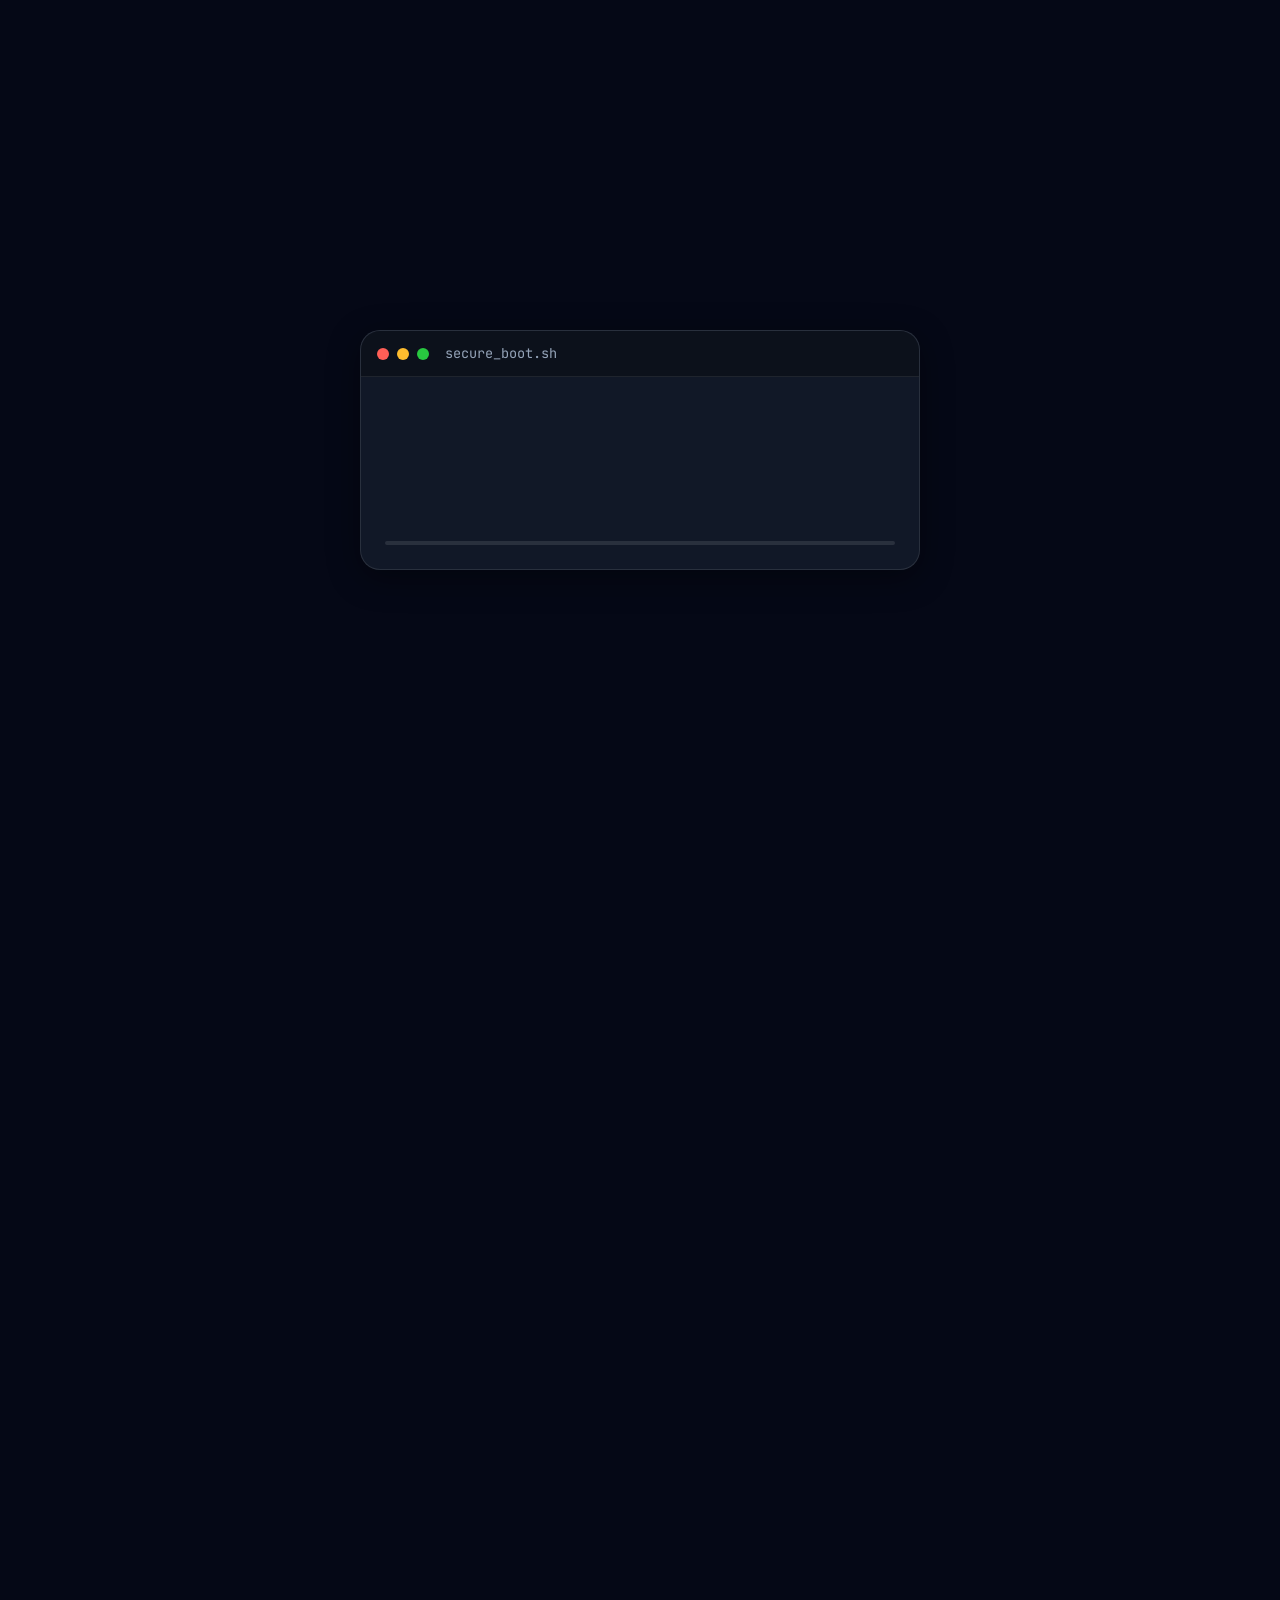
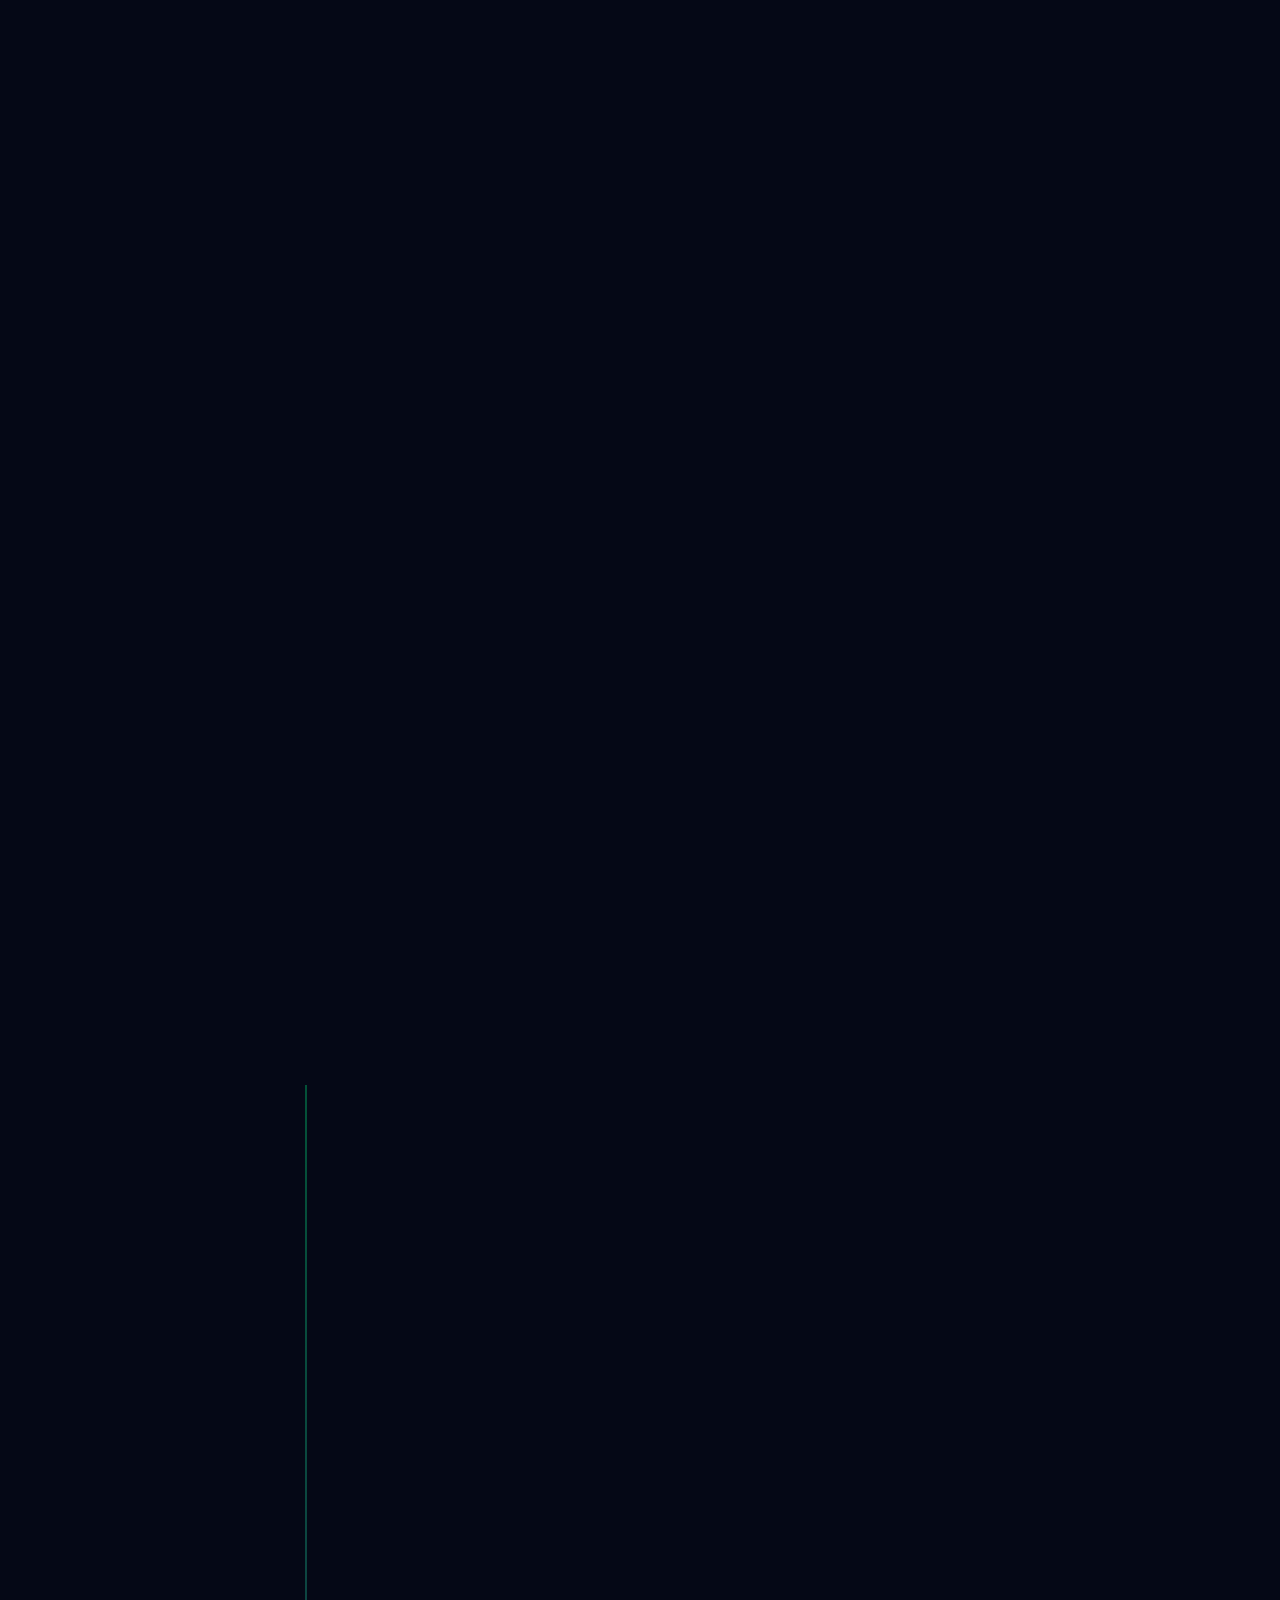
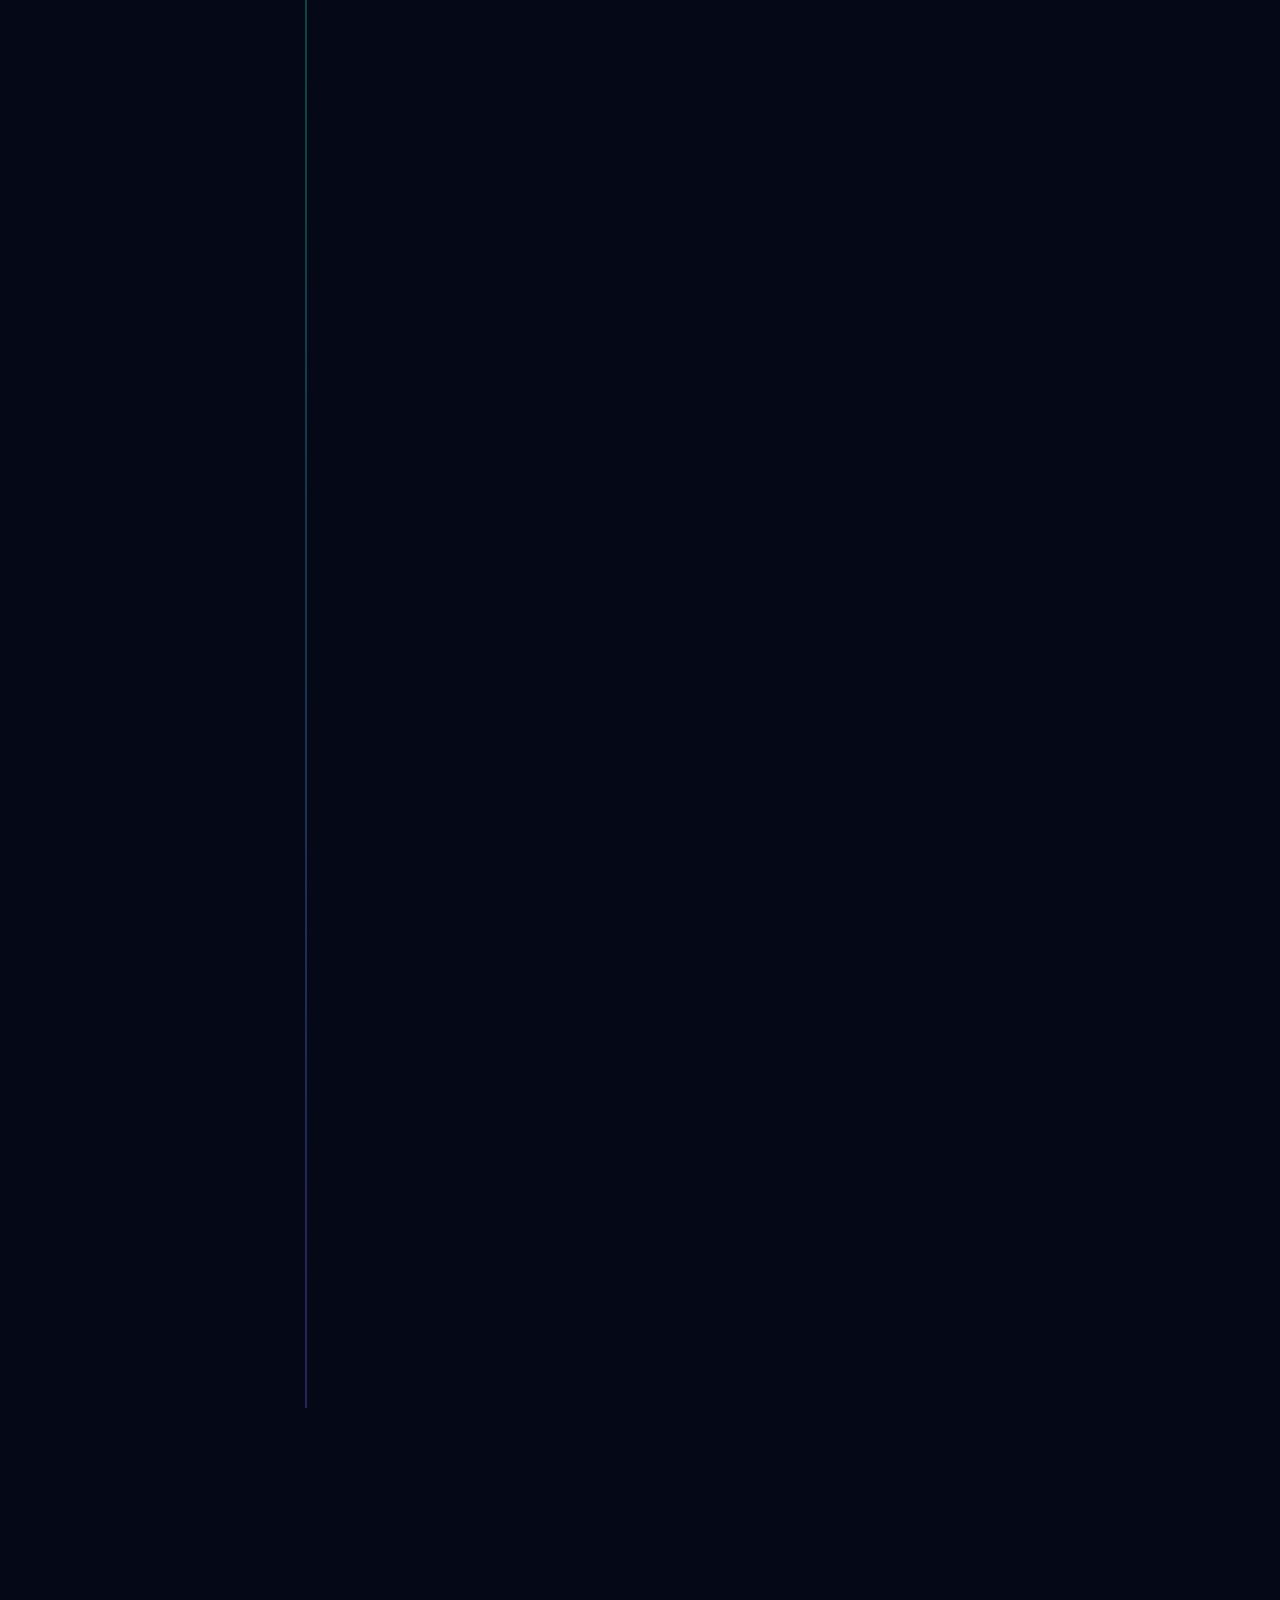
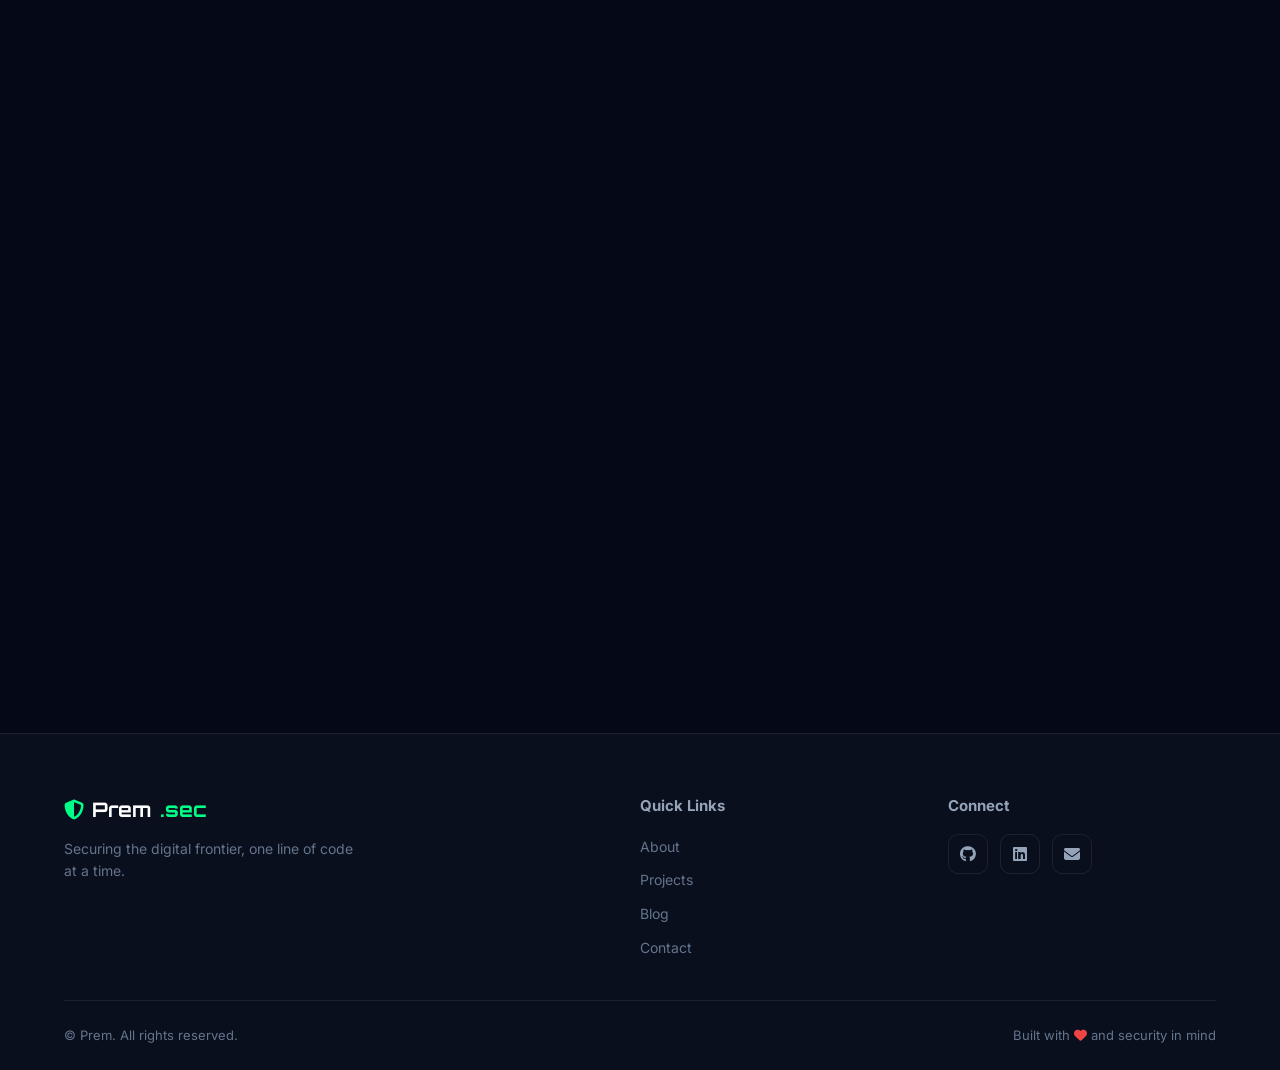
==== index.html @ 6a0602b4 "Add files via upload" ====
<!DOCTYPE html>
<html lang="en" data-theme="dark">
<head>
  <meta charset="UTF-8">
  <meta name="viewport" content="width=device-width, initial-scale=1.0">
  <meta name="description" content="Premium cybersecurity portfolio — ethical hacking, penetration testing, security research, and defensive security projects.">
  <meta name="keywords" content="cybersecurity, ethical hacking, penetration testing, security researcher, portfolio">
  <meta name="author" content="Prem">
  <meta name="robots" content="index, follow">
  <meta property="og:title" content="Prem | Cybersecurity Portfolio">
  <meta property="og:description" content="Aspiring Cybersecurity Professional — Projects, Certifications, and Security Research">
  <meta property="og:type" content="website">
  <meta name="theme-color" content="#050816">

  <title>Prem | Cybersecurity Portfolio</title>

  <link rel="icon" type="image/svg+xml" href="assets/favicon.svg">
  <link rel="preconnect" href="https://fonts.googleapis.com">
  <link rel="preconnect" href="https://fonts.gstatic.com" crossorigin>
  <link href="https://fonts.googleapis.com/css2?family=Inter:wght@300;400;500;600;700&family=JetBrains+Mono:wght@400;500;600&family=Orbitron:wght@500;600;700&display=swap" rel="stylesheet">
  <link rel="stylesheet" href="https://cdnjs.cloudflare.com/ajax/libs/font-awesome/6.5.1/css/all.min.css">
  <link rel="stylesheet" href="https://unpkg.com/aos@2.3.4/dist/aos.css">
  <link rel="stylesheet" href="css/style.css">
  <link rel="stylesheet" href="css/animations.css">
  <link rel="stylesheet" href="css/responsive.css">
</head>
<body>
  <!-- Skip link for accessibility -->
  <a href="#main-content" class="skip-link">Skip to main content</a>

  <!-- Loading Screen -->
  <div id="loader" class="loader" aria-hidden="true">
    <div class="loader-terminal">
      <div class="loader-header">
        <span class="loader-dot red"></span>
        <span class="loader-dot yellow"></span>
        <span class="loader-dot green"></span>
        <span class="loader-title">secure_boot.sh</span>
      </div>
      <div class="loader-body">
        <pre id="boot-text" class="boot-text"></pre>
        <div class="loader-progress">
          <div class="loader-progress-bar" id="loader-bar"></div>
        </div>
      </div>
    </div>
  </div>

  <!-- Custom Cursor -->
  <div class="cursor-dot" id="cursor-dot" aria-hidden="true"></div>
  <div class="cursor-ring" id="cursor-ring" aria-hidden="true"></div>

  <!-- Mouse Glow -->
  <div class="mouse-glow" id="mouse-glow" aria-hidden="true"></div>

  <!-- Scroll Progress -->
  <div class="scroll-progress" id="scroll-progress" role="progressbar" aria-label="Page scroll progress" aria-valuemin="0" aria-valuemax="100" aria-valuenow="0">
    <div class="scroll-progress-bar" id="scroll-progress-bar"></div>
  </div>

  <!-- Command Palette -->
  <div class="command-palette-overlay" id="command-palette" aria-hidden="true" role="dialog" aria-labelledby="command-palette-title">
    <div class="command-palette">
      <div class="command-palette-header">
        <i class="fas fa-terminal" aria-hidden="true"></i>
        <input type="text" id="command-input" placeholder="Type a command or search..." autocomplete="off" aria-label="Command palette search">
        <kbd>Ctrl+K</kbd>
      </div>
      <ul class="command-list" id="command-list" role="listbox"></ul>
      <div class="command-footer">
        <span><kbd>↑↓</kbd> Navigate</span>
        <span><kbd>Enter</kbd> Select</span>
        <span><kbd>Esc</kbd> Close</span>
      </div>
    </div>
  </div>

  <!-- Navigation -->
  <header class="header" id="header">
    <nav class="nav container" aria-label="Main navigation">
      <a href="#hero" class="nav-logo" aria-label="Home">
        <span class="logo-icon"><i class="fas fa-shield-halved" aria-hidden="true"></i></span>
        <span class="logo-text">Prem<span class="logo-accent">.sec</span></span>
      </a>

      <button class="nav-toggle" id="nav-toggle" aria-label="Toggle navigation menu" aria-expanded="false" aria-controls="nav-menu">
        <span class="hamburger"></span>
      </button>

      <ul class="nav-menu" id="nav-menu" role="menubar">
        <li role="none"><a href="#about" class="nav-link" role="menuitem">About</a></li>
        <li role="none"><a href="#skills" class="nav-link" role="menuitem">Skills</a></li>
        <li role="none"><a href="#certifications" class="nav-link" role="menuitem">Certs</a></li>
        <li role="none"><a href="#projects" class="nav-link" role="menuitem">Projects</a></li>
        <li role="none"><a href="#journey" class="nav-link" role="menuitem">Journey</a></li>
        <li role="none"><a href="#labs" class="nav-link" role="menuitem">Labs</a></li>
        <li role="none"><a href="#github" class="nav-link" role="menuitem">GitHub</a></li>
        <li role="none"><a href="#blog" class="nav-link" role="menuitem">Blog</a></li>
        <li role="none"><a href="#contact" class="nav-link" role="menuitem">Contact</a></li>
      </ul>

      <div class="nav-actions">
        <button class="theme-toggle" id="theme-toggle" aria-label="Toggle theme">
          <i class="fas fa-moon" aria-hidden="true"></i>
        </button>
        <button class="command-trigger" id="command-trigger" aria-label="Open command palette">
          <i class="fas fa-search" aria-hidden="true"></i>
          <span class="command-hint">Ctrl+K</span>
        </button>
      </div>
    </nav>
  </header>

  <main id="main-content">
    <!-- Hero Section -->
    <section class="hero" id="hero" aria-label="Hero">
      <canvas id="particles-canvas" class="particles-canvas" aria-hidden="true"></canvas>
      <div class="hero-grid" aria-hidden="true"></div>

      <div class="floating-icons" aria-hidden="true">
        <div class="float-icon" data-speed="2"><i class="fas fa-lock"></i></div>
        <div class="float-icon" data-speed="3"><i class="fas fa-bug"></i></div>
        <div class="float-icon" data-speed="1.5"><i class="fas fa-network-wired"></i></div>
        <div class="float-icon" data-speed="2.5"><i class="fas fa-code"></i></div>
        <div class="float-icon" data-speed="1.8"><i class="fas fa-terminal"></i></div>
        <div class="float-icon" data-speed="2.2"><i class="fas fa-shield-virus"></i></div>
      </div>

      <div class="hero-content container">
        <div class="hero-badge" data-aos="fade-down">
          <span class="pulse-dot"></span>
          <span>Available for Opportunities</span>
        </div>

        <h1 class="hero-title">
          <span class="hero-greeting" data-aos="fade-up">Hello, I'm</span>
          <span class="hero-name" data-aos="fade-up" data-aos-delay="100">Prem</span>
        </h1>

        <div class="hero-typed" data-aos="fade-up" data-aos-delay="200">
          <span class="typed-prefix">&gt;</span>
          <span id="typed-text" aria-live="polite"></span>
          <span class="typed-cursor">|</span>
        </div>

        <p class="hero-description" data-aos="fade-up" data-aos-delay="300">
          Student and aspiring cybersecurity professional passionate about securing digital ecosystems,
          mastering offensive and defensive security, and building tools that make the internet safer.
        </p>

        <div class="hero-stats" data-aos="fade-up" data-aos-delay="350">
          <div class="hero-stat">
            <span class="stat-number" data-count="15">0</span>
            <span class="stat-label">Projects</span>
          </div>
          <div class="hero-stat">
            <span class="stat-number" data-count="6">0</span>
            <span class="stat-label">Certifications</span>
          </div>
          <div class="hero-stat">
            <span class="stat-number" data-count="50">0</span>
            <span class="stat-label">Labs Completed</span>
          </div>
        </div>

        <div class="hero-buttons" data-aos="fade-up" data-aos-delay="400">
          <a href="#projects" class="btn btn-primary magnetic-btn">
            <i class="fas fa-code-branch" aria-hidden="true"></i>
            View Projects
          </a>
          <a href="assets/resume.pdf" class="btn btn-secondary magnetic-btn" download>
            <i class="fas fa-file-arrow-down" aria-hidden="true"></i>
            Download Resume
          </a>
          <a href="#contact" class="btn btn-outline magnetic-btn">
            <i class="fas fa-envelope" aria-hidden="true"></i>
            Contact Me
          </a>
        </div>
      </div>

      <a href="#about" class="hero-scroll" aria-label="Scroll to about section">
        <span>Scroll</span>
        <i class="fas fa-chevron-down" aria-hidden="true"></i>
      </a>
    </section>

    <!-- About Section -->
    <section class="section about" id="about" aria-labelledby="about-title">
      <div class="container">
        <div class="section-header" data-aos="fade-up">
          <span class="section-tag">&lt;about /&gt;</span>
          <h2 class="section-title" id="about-title">About Me</h2>
          <p class="section-subtitle">My journey into the world of cybersecurity</p>
        </div>

        <div class="about-grid">
          <div class="about-content" data-aos="fade-right">
            <div class="terminal-window">
              <div class="terminal-header">
                <span class="terminal-dot red"></span>
                <span class="terminal-dot yellow"></span>
                <span class="terminal-dot green"></span>
                <span class="terminal-title">whoami — profile</span>
              </div>
              <div class="terminal-body">
                <p><span class="terminal-prompt">$</span> whoami</p>
                <p class="terminal-output">Prem — Cybersecurity Enthusiast & Student</p>
                <p><span class="terminal-prompt">$</span> cat mission.txt</p>
                <p class="terminal-output">To protect, detect, and respond — building expertise across offensive and defensive security domains while contributing to a safer digital world.</p>
                <p><span class="terminal-prompt">$</span> status</p>
                <p class="terminal-output"><span class="text-green">●</span> Learning | Researching | Building</p>
              </div>
            </div>

            <p class="about-text">
              My fascination with cybersecurity began when I realized how interconnected our digital lives truly are.
              What started as curiosity about how systems work evolved into a dedicated pursuit of understanding
              vulnerabilities, building secure applications, and mastering the tools that both attackers and defenders use.
            </p>
            <p class="about-text">
              Today, I focus on hands-on learning through labs, CTF challenges, and building security-focused projects.
              I'm constantly expanding my knowledge across the full spectrum of cybersecurity — from network penetration
              testing to cloud security, digital forensics, and security automation.
            </p>
          </div>

          <div class="about-interests" data-aos="fade-left">
            <h3 class="interests-title">Areas of Interest</h3>
            <div class="interest-tags">
              <span class="interest-tag"><i class="fas fa-user-secret"></i> Ethical Hacking</span>
              <span class="interest-tag"><i class="fas fa-crosshairs"></i> Penetration Testing</span>
              <span class="interest-tag"><i class="fas fa-network-wired"></i> Network Security</span>
              <span class="interest-tag"><i class="fas fa-cloud"></i> Cloud Security</span>
              <span class="interest-tag"><i class="fas fa-search"></i> Digital Forensics</span>
              <span class="interest-tag"><i class="fas fa-virus"></i> Malware Analysis</span>
              <span class="interest-tag"><i class="fas fa-robot"></i> Security Automation</span>
              <span class="interest-tag"><i class="fas fa-fire"></i> Red Team</span>
              <span class="interest-tag"><i class="fas fa-shield-alt"></i> Blue Team</span>
              <span class="interest-tag"><i class="fas fa-microscope"></i> Security Research</span>
            </div>
          </div>
        </div>
      </div>
    </section>

    <!-- Skills Section -->
    <section class="section skills" id="skills" aria-labelledby="skills-title">
      <div class="container">
        <div class="section-header" data-aos="fade-up">
          <span class="section-tag">&lt;skills /&gt;</span>
          <h2 class="section-title" id="skills-title">Technical Skills</h2>
          <p class="section-subtitle">Tools, technologies, and competencies I work with</p>
        </div>

        <div class="skills-grid" id="skills-grid">
          <!-- Programming -->
          <div class="skill-category glass-card" data-aos="fade-up" data-aos-delay="0">
            <div class="skill-category-header">
              <i class="fas fa-code category-icon"></i>
              <h3>Programming</h3>
            </div>
            <div class="skill-items">
              <div class="skill-item" data-tooltip="Scripting & automation">
                <div class="skill-info"><i class="fab fa-python"></i><span>Python</span></div>
                <div class="skill-bar"><div class="skill-progress" data-progress="85"></div></div>
              </div>
              <div class="skill-item" data-tooltip="Shell scripting">
                <div class="skill-info"><i class="fas fa-terminal"></i><span>Bash</span></div>
                <div class="skill-bar"><div class="skill-progress" data-progress="75"></div></div>
              </div>
              <div class="skill-item" data-tooltip="Web development">
                <div class="skill-info"><i class="fab fa-js"></i><span>JavaScript</span></div>
                <div class="skill-bar"><div class="skill-progress" data-progress="70"></div></div>
              </div>
              <div class="skill-item" data-tooltip="Systems programming">
                <div class="skill-info"><i class="fas fa-c"></i><span>C</span></div>
                <div class="skill-bar"><div class="skill-progress" data-progress="60"></div></div>
              </div>
              <div class="skill-item" data-tooltip="Database queries">
                <div class="skill-info"><i class="fas fa-database"></i><span>SQL</span></div>
                <div class="skill-bar"><div class="skill-progress" data-progress="72"></div></div>
              </div>
            </div>
          </div>

          <!-- Operating Systems -->
          <div class="skill-category glass-card" data-aos="fade-up" data-aos-delay="100">
            <div class="skill-category-header">
              <i class="fas fa-desktop category-icon"></i>
              <h3>Operating Systems</h3>
            </div>
            <div class="skill-items">
              <div class="skill-item" data-tooltip="Kali, Ubuntu, Parrot">
                <div class="skill-info"><i class="fab fa-linux"></i><span>Linux</span></div>
                <div class="skill-bar"><div class="skill-progress" data-progress="88"></div></div>
              </div>
              <div class="skill-item" data-tooltip="Windows security">
                <div class="skill-info"><i class="fab fa-windows"></i><span>Windows</span></div>
                <div class="skill-bar"><div class="skill-progress" data-progress="70"></div></div>
              </div>
            </div>
          </div>

          <!-- Networking -->
          <div class="skill-category glass-card" data-aos="fade-up" data-aos-delay="200">
            <div class="skill-category-header">
              <i class="fas fa-network-wired category-icon"></i>
              <h3>Networking</h3>
            </div>
            <div class="skill-items">
              <div class="skill-item" data-tooltip="Protocol fundamentals">
                <div class="skill-info"><i class="fas fa-exchange-alt"></i><span>TCP/IP</span></div>
                <div class="skill-bar"><div class="skill-progress" data-progress="80"></div></div>
              </div>
              <div class="skill-item" data-tooltip="Domain resolution">
                <div class="skill-info"><i class="fas fa-globe"></i><span>DNS</span></div>
                <div class="skill-bar"><div class="skill-progress" data-progress="75"></div></div>
              </div>
              <div class="skill-item" data-tooltip="Web protocols">
                <div class="skill-info"><i class="fas fa-server"></i><span>HTTP</span></div>
                <div class="skill-bar"><div class="skill-progress" data-progress="78"></div></div>
              </div>
              <div class="skill-item" data-tooltip="Secure tunnels">
                <div class="skill-info"><i class="fas fa-shield-alt"></i><span>VPN</span></div>
                <div class="skill-bar"><div class="skill-progress" data-progress="65"></div></div>
              </div>
              <div class="skill-item" data-tooltip="Network filtering">
                <div class="skill-info"><i class="fas fa-fire"></i><span>Firewalls</span></div>
                <div class="skill-bar"><div class="skill-progress" data-progress="70"></div></div>
              </div>
            </div>
          </div>

          <!-- Cybersecurity -->
          <div class="skill-category glass-card" data-aos="fade-up" data-aos-delay="300">
            <div class="skill-category-header">
              <i class="fas fa-shield-halved category-icon"></i>
              <h3>Cybersecurity</h3>
            </div>
            <div class="skill-items">
              <div class="skill-item" data-tooltip="Web vulnerabilities">
                <div class="skill-info"><i class="fas fa-bug"></i><span>OWASP Top 10</span></div>
                <div class="skill-bar"><div class="skill-progress" data-progress="82"></div></div>
              </div>
              <div class="skill-item" data-tooltip="Web proxy">
                <div class="skill-info"><i class="fas fa-spider"></i><span>Burp Suite</span></div>
                <div class="skill-bar"><div class="skill-progress" data-progress="78"></div></div>
              </div>
              <div class="skill-item" data-tooltip="Packet analysis">
                <div class="skill-info"><i class="fas fa-wifi"></i><span>Wireshark</span></div>
                <div class="skill-bar"><div class="skill-progress" data-progress="75"></div></div>
              </div>
              <div class="skill-item" data-tooltip="Exploitation framework">
                <div class="skill-info"><i class="fas fa-skull-crossbones"></i><span>Metasploit</span></div>
                <div class="skill-bar"><div class="skill-progress" data-progress="70"></div></div>
              </div>
              <div class="skill-item" data-tooltip="Network scanning">
                <div class="skill-info"><i class="fas fa-radar"></i><span>Nmap</span></div>
                <div class="skill-bar"><div class="skill-progress" data-progress="85"></div></div>
              </div>
              <div class="skill-item" data-tooltip="Password cracking">
                <div class="skill-info"><i class="fas fa-key"></i><span>Hydra</span></div>
                <div class="skill-bar"><div class="skill-progress" data-progress="72"></div></div>
              </div>
              <div class="skill-item" data-tooltip="Hash cracking">
                <div class="skill-info"><i class="fas fa-unlock"></i><span>John the Ripper</span></div>
                <div class="skill-bar"><div class="skill-progress" data-progress="68"></div></div>
              </div>
              <div class="skill-item" data-tooltip="Vulnerability scanning">
                <div class="skill-info"><i class="fas fa-search"></i><span>Nessus</span></div>
                <div class="skill-bar"><div class="skill-progress" data-progress="65"></div></div>
              </div>
              <div class="skill-item" data-tooltip="Web server scanner">
                <div class="skill-info"><i class="fas fa-globe-americas"></i><span>Nikto</span></div>
                <div class="skill-bar"><div class="skill-progress" data-progress="70"></div></div>
              </div>
              <div class="skill-item" data-tooltip="Directory brute force">
                <div class="skill-info"><i class="fas fa-folder-open"></i><span>Gobuster</span></div>
                <div class="skill-bar"><div class="skill-progress" data-progress="73"></div></div>
              </div>
            </div>
          </div>

          <!-- Cloud -->
          <div class="skill-category glass-card" data-aos="fade-up" data-aos-delay="400">
            <div class="skill-category-header">
              <i class="fas fa-cloud category-icon"></i>
              <h3>Cloud</h3>
            </div>
            <div class="skill-items">
              <div class="skill-item" data-tooltip="Amazon Web Services">
                <div class="skill-info"><i class="fab fa-aws"></i><span>AWS Basics</span></div>
                <div class="skill-bar"><div class="skill-progress" data-progress="55"></div></div>
              </div>
              <div class="skill-item" data-tooltip="Microsoft Azure">
                <div class="skill-info"><i class="fab fa-microsoft"></i><span>Azure Basics</span></div>
                <div class="skill-bar"><div class="skill-progress" data-progress="50"></div></div>
              </div>
            </div>
          </div>

          <!-- Version Control -->
          <div class="skill-category glass-card" data-aos="fade-up" data-aos-delay="500">
            <div class="skill-category-header">
              <i class="fas fa-code-branch category-icon"></i>
              <h3>Version Control</h3>
            </div>
            <div class="skill-items">
              <div class="skill-item" data-tooltip="Version control">
                <div class="skill-info"><i class="fab fa-git-alt"></i><span>Git</span></div>
                <div class="skill-bar"><div class="skill-progress" data-progress="80"></div></div>
              </div>
              <div class="skill-item" data-tooltip="Code hosting">
                <div class="skill-info"><i class="fab fa-github"></i><span>GitHub</span></div>
                <div class="skill-bar"><div class="skill-progress" data-progress="85"></div></div>
              </div>
            </div>
          </div>

          <!-- Future Learning -->
          <div class="skill-category glass-card future-learning" data-aos="fade-up" data-aos-delay="600">
            <div class="skill-category-header">
              <i class="fas fa-rocket category-icon"></i>
              <h3>Future Learning</h3>
            </div>
            <div class="skill-items">
              <div class="skill-item" data-tooltip="Binary analysis">
                <div class="skill-info"><i class="fas fa-microchip"></i><span>Reverse Engineering</span></div>
                <div class="skill-bar"><div class="skill-progress" data-progress="30"></div></div>
              </div>
              <div class="skill-item" data-tooltip="Malware research">
                <div class="skill-info"><i class="fas fa-virus"></i><span>Malware Analysis</span></div>
                <div class="skill-bar"><div class="skill-progress" data-progress="35"></div></div>
              </div>
              <div class="skill-item" data-tooltip="Proactive detection">
                <div class="skill-info"><i class="fas fa-crosshairs"></i><span>Threat Hunting</span></div>
                <div class="skill-bar"><div class="skill-progress" data-progress="25"></div></div>
              </div>
              <div class="skill-item" data-tooltip="Security monitoring">
                <div class="skill-info"><i class="fas fa-chart-line"></i><span>SIEM</span></div>
                <div class="skill-bar"><div class="skill-progress" data-progress="20"></div></div>
              </div>
              <div class="skill-item" data-tooltip="Log analysis platform">
                <div class="skill-info"><i class="fas fa-chart-bar"></i><span>Splunk</span></div>
                <div class="skill-bar"><div class="skill-progress" data-progress="15"></div></div>
              </div>
              <div class="skill-item" data-tooltip="Enterprise environments">
                <div class="skill-info"><i class="fas fa-sitemap"></i><span>Active Directory</span></div>
                <div class="skill-bar"><div class="skill-progress" data-progress="40"></div></div>
              </div>
            </div>
          </div>
        </div>
      </div>
    </section>

    <!-- Certifications Section -->
    <section class="section certifications" id="certifications" aria-labelledby="certs-title">
      <div class="container">
        <div class="section-header" data-aos="fade-up">
          <span class="section-tag">&lt;certs /&gt;</span>
          <h2 class="section-title" id="certs-title">Certifications</h2>
          <p class="section-subtitle">Validated skills and continuous learning</p>
        </div>

        <div class="certs-grid">
          <article class="cert-card glass-card tilt-card" data-aos="zoom-in" data-aos-delay="0">
            <div class="cert-icon"><i class="fab fa-google"></i></div>
            <h3>Google Cybersecurity</h3>
            <p>Professional Certificate covering security foundations, networks, and incident response.</p>
            <span class="cert-badge">Completed</span>
            <span class="cert-date">2024</span>
          </article>
          <article class="cert-card glass-card tilt-card" data-aos="zoom-in" data-aos-delay="100">
            <div class="cert-icon"><i class="fas fa-certificate"></i></div>
            <h3>CompTIA Security+</h3>
            <p>Industry-standard certification validating core cybersecurity skills and knowledge.</p>
            <span class="cert-badge in-progress">In Progress</span>
            <span class="cert-date">2025</span>
          </article>
          <article class="cert-card glass-card tilt-card" data-aos="zoom-in" data-aos-delay="200">
            <div class="cert-icon"><i class="fas fa-user-secret"></i></div>
            <h3>CEH</h3>
            <p>Certified Ethical Hacker — offensive security methodologies and penetration testing.</p>
            <span class="cert-badge planned">Planned</span>
            <span class="cert-date">2025</span>
          </article>
          <article class="cert-card glass-card tilt-card" data-aos="zoom-in" data-aos-delay="300">
            <div class="cert-icon"><i class="fas fa-network-wired"></i></div>
            <h3>Cisco Networking</h3>
            <p>CCNA fundamentals — routing, switching, and network infrastructure security.</p>
            <span class="cert-badge">Completed</span>
            <span class="cert-date">2023</span>
          </article>
          <article class="cert-card glass-card tilt-card" data-aos="zoom-in" data-aos-delay="400">
            <div class="cert-icon"><i class="fas fa-flag"></i></div>
            <h3>TryHackMe</h3>
            <p>50+ rooms completed — offensive security, blue team, and security fundamentals.</p>
            <span class="cert-badge">Active</span>
            <span class="cert-date">Ongoing</span>
          </article>
          <article class="cert-card glass-card tilt-card" data-aos="zoom-in" data-aos-delay="500">
            <div class="cert-icon"><i class="fas fa-cube"></i></div>
            <h3>Hack The Box</h3>
            <p>Active platform user — machine solves, challenges, and Pro Labs practice.</p>
            <span class="cert-badge">Active</span>
            <span class="cert-date">Ongoing</span>
          </article>
        </div>
      </div>
    </section>

    <!-- Projects Section -->
    <section class="section projects" id="projects" aria-labelledby="projects-title">
      <div class="container">
        <div class="section-header" data-aos="fade-up">
          <span class="section-tag">&lt;projects /&gt;</span>
          <h2 class="section-title" id="projects-title">Security Projects</h2>
          <p class="section-subtitle">Tools and applications built for learning and defense</p>
        </div>

        <div class="projects-toolbar" data-aos="fade-up">
          <div class="project-search">
            <i class="fas fa-search" aria-hidden="true"></i>
            <input type="search" id="project-search" placeholder="Search projects..." aria-label="Search projects">
          </div>
          <div class="project-filters" role="group" aria-label="Filter projects by category">
            <button class="filter-btn active" data-filter="all">All</button>
            <button class="filter-btn" data-filter="python">Python</button>
            <button class="filter-btn" data-filter="networking">Networking</button>
            <button class="filter-btn" data-filter="web-security">Web Security</button>
            <button class="filter-btn" data-filter="automation">Automation</button>
            <button class="filter-btn" data-filter="linux">Linux</button>
            <button class="filter-btn" data-filter="cloud">Cloud</button>
          </div>
        </div>

        <div class="projects-grid" id="projects-grid">
          <article class="project-card glass-card tilt-card" data-category="python web-security" data-aos="fade-up">
            <div class="project-image">
              <img src="images/project-placeholder.svg" alt="Vulnerability Scanner project" loading="lazy" width="400" height="240">
              <div class="project-overlay"><i class="fas fa-shield-virus"></i></div>
            </div>
            <div class="project-content">
              <h3>Vulnerability Scanner</h3>
              <p>Automated web vulnerability scanner detecting common OWASP Top 10 issues with detailed reporting.</p>
              <div class="project-tags">
                <span>Python</span><span>Web Security</span><span>OWASP</span>
              </div>
              <div class="project-links">
                <a href="https://github.com" target="_blank" rel="noopener noreferrer" class="project-link"><i class="fab fa-github"></i> GitHub</a>
                <a href="#" class="project-link demo"><i class="fas fa-external-link-alt"></i> Live Demo</a>
              </div>
            </div>
          </article>

          <article class="project-card glass-card tilt-card" data-category="javascript web-security" data-aos="fade-up" data-aos-delay="50">
            <div class="project-image">
              <img src="images/project-placeholder.svg" alt="Password Strength Checker" loading="lazy" width="400" height="240">
              <div class="project-overlay"><i class="fas fa-key"></i></div>
            </div>
            <div class="project-content">
              <h3>Password Strength Checker</h3>
              <p>Real-time password entropy analyzer with breach database lookup and security recommendations.</p>
              <div class="project-tags">
                <span>JavaScript</span><span>Web Security</span>
              </div>
              <div class="project-links">
                <a href="https://github.com" target="_blank" rel="noopener noreferrer" class="project-link"><i class="fab fa-github"></i> GitHub</a>
                <a href="#" class="project-link demo"><i class="fas fa-external-link-alt"></i> Live Demo</a>
              </div>
            </div>
          </article>

          <article class="project-card glass-card tilt-card" data-category="python networking linux" data-aos="fade-up" data-aos-delay="100">
            <div class="project-image">
              <img src="images/project-placeholder.svg" alt="Port Scanner" loading="lazy" width="400" height="240">
              <div class="project-overlay"><i class="fas fa-radar"></i></div>
            </div>
            <div class="project-content">
              <h3>Port Scanner</h3>
              <p>Multi-threaded TCP/UDP port scanner with service detection and banner grabbing capabilities.</p>
              <div class="project-tags">
                <span>Python</span><span>Networking</span><span>Linux</span>
              </div>
              <div class="project-links">
                <a href="https://github.com" target="_blank" rel="noopener noreferrer" class="project-link"><i class="fab fa-github"></i> GitHub</a>
                <a href="#" class="project-link demo"><i class="fas fa-external-link-alt"></i> Live Demo</a>
              </div>
            </div>
          </article>

          <article class="project-card glass-card tilt-card" data-category="python networking" data-aos="fade-up" data-aos-delay="150">
            <div class="project-image">
              <img src="images/project-placeholder.svg" alt="Packet Sniffer" loading="lazy" width="400" height="240">
              <div class="project-overlay"><i class="fas fa-wifi"></i></div>
            </div>
            <div class="project-content">
              <h3>Packet Sniffer</h3>
              <p>Network packet capture tool with protocol analysis, filtering, and export to PCAP format.</p>
              <div class="project-tags">
                <span>Python</span><span>Networking</span>
              </div>
              <div class="project-links">
                <a href="https://github.com" target="_blank" rel="noopener noreferrer" class="project-link"><i class="fab fa-github"></i> GitHub</a>
                <a href="#" class="project-link demo"><i class="fas fa-external-link-alt"></i> Live Demo</a>
              </div>
            </div>
          </article>

          <article class="project-card glass-card tilt-card" data-category="python networking linux" data-aos="fade-up" data-aos-delay="200">
            <div class="project-image">
              <img src="images/project-placeholder.svg" alt="Network Monitor" loading="lazy" width="400" height="240">
              <div class="project-overlay"><i class="fas fa-chart-line"></i></div>
            </div>
            <div class="project-content">
              <h3>Network Monitor</h3>
              <p>Real-time network traffic monitor with bandwidth tracking, alerts, and anomaly detection.</p>
              <div class="project-tags">
                <span>Python</span><span>Networking</span><span>Linux</span>
              </div>
              <div class="project-links">
                <a href="https://github.com" target="_blank" rel="noopener noreferrer" class="project-link"><i class="fab fa-github"></i> GitHub</a>
                <a href="#" class="project-link demo"><i class="fas fa-external-link-alt"></i> Live Demo</a>
              </div>
            </div>
          </article>

          <article class="project-card glass-card tilt-card" data-category="python automation linux" data-aos="fade-up" data-aos-delay="250">
            <div class="project-image">
              <img src="images/project-placeholder.svg" alt="Log Analyzer" loading="lazy" width="400" height="240">
              <div class="project-overlay"><i class="fas fa-file-alt"></i></div>
            </div>
            <div class="project-content">
              <h3>Log Analyzer</h3>
              <p>Security log parser with pattern matching, threat detection rules, and visualization dashboard.</p>
              <div class="project-tags">
                <span>Python</span><span>Automation</span><span>Linux</span>
              </div>
              <div class="project-links">
                <a href="https://github.com" target="_blank" rel="noopener noreferrer" class="project-link"><i class="fab fa-github"></i> GitHub</a>
                <a href="#" class="project-link demo"><i class="fas fa-external-link-alt"></i> Live Demo</a>
              </div>
            </div>
          </article>

          <article class="project-card glass-card tilt-card" data-category="python automation" data-aos="fade-up" data-aos-delay="300">
            <div class="project-image">
              <img src="images/project-placeholder.svg" alt="Malware Detection Tool" loading="lazy" width="400" height="240">
              <div class="project-overlay"><i class="fas fa-virus"></i></div>
            </div>
            <div class="project-content">
              <h3>Malware Detection Tool</h3>
              <p>Static analysis engine using YARA rules and hash matching for suspicious file identification.</p>
              <div class="project-tags">
                <span>Python</span><span>Automation</span>
              </div>
              <div class="project-links">
                <a href="https://github.com" target="_blank" rel="noopener noreferrer" class="project-link"><i class="fab fa-github"></i> GitHub</a>
                <a href="#" class="project-link demo"><i class="fas fa-external-link-alt"></i> Live Demo</a>
              </div>
            </div>
          </article>

          <article class="project-card glass-card tilt-card" data-category="python web-security" data-aos="fade-up" data-aos-delay="350">
            <div class="project-image">
              <img src="images/project-placeholder.svg" alt="Phishing Detection" loading="lazy" width="400" height="240">
              <div class="project-overlay"><i class="fas fa-fish"></i></div>
            </div>
            <div class="project-content">
              <h3>Phishing Detection</h3>
              <p>URL and email analysis tool detecting phishing indicators using ML and reputation checks.</p>
              <div class="project-tags">
                <span>Python</span><span>Web Security</span>
              </div>
              <div class="project-links">
                <a href="https://github.com" target="_blank" rel="noopener noreferrer" class="project-link"><i class="fab fa-github"></i> GitHub</a>
                <a href="#" class="project-link demo"><i class="fas fa-external-link-alt"></i> Live Demo</a>
              </div>
            </div>
          </article>

          <article class="project-card glass-card tilt-card" data-category="python cloud automation" data-aos="fade-up" data-aos-delay="400">
            <div class="project-image">
              <img src="images/project-placeholder.svg" alt="SIEM Dashboard" loading="lazy" width="400" height="240">
              <div class="project-overlay"><i class="fas fa-chart-bar"></i></div>
            </div>
            <div class="project-content">
              <h3>SIEM Dashboard</h3>
              <p>Custom security information dashboard aggregating logs, alerts, and incident timelines.</p>
              <div class="project-tags">
                <span>Python</span><span>Cloud</span><span>Automation</span>
              </div>
              <div class="project-links">
                <a href="https://github.com" target="_blank" rel="noopener noreferrer" class="project-link"><i class="fab fa-github"></i> GitHub</a>
                <a href="#" class="project-link demo"><i class="fas fa-external-link-alt"></i> Live Demo</a>
              </div>
            </div>
          </article>

          <article class="project-card glass-card tilt-card" data-category="python bash automation linux" data-aos="fade-up" data-aos-delay="450">
            <div class="project-image">
              <img src="images/project-placeholder.svg" alt="Security Automation Scripts" loading="lazy" width="400" height="240">
              <div class="project-overlay"><i class="fas fa-robot"></i></div>
            </div>
            <div class="project-content">
              <h3>Security Automation Scripts</h3>
              <p>Collection of Bash and Python scripts for recon, hardening, backup verification, and reporting.</p>
              <div class="project-tags">
                <span>Python</span><span>Automation</span><span>Linux</span>
              </div>
              <div class="project-links">
                <a href="https://github.com" target="_blank" rel="noopener noreferrer" class="project-link"><i class="fab fa-github"></i> GitHub</a>
                <a href="#" class="project-link demo"><i class="fas fa-external-link-alt"></i> Live Demo</a>
              </div>
            </div>
          </article>
        </div>

        <p class="projects-empty hidden" id="projects-empty">No projects match your search or filter.</p>
      </div>
    </section>

    <!-- Learning Journey Section -->
    <section class="section journey" id="journey" aria-labelledby="journey-title">
      <div class="container">
        <div class="section-header" data-aos="fade-up">
          <span class="section-tag">&lt;journey /&gt;</span>
          <h2 class="section-title" id="journey-title">Learning Journey</h2>
          <p class="section-subtitle">My roadmap from fundamentals to advanced security</p>
        </div>

        <div class="timeline" id="timeline">
          <div class="timeline-item completed" data-aos="fade-up">
            <div class="timeline-marker"><i class="fas fa-code"></i></div>
            <div class="timeline-content glass-card">
              <h3>Programming</h3>
              <p>Python, Bash, and C fundamentals for security scripting and tool development.</p>
              <span class="timeline-status">Completed</span>
            </div>
          </div>
          <div class="timeline-item completed" data-aos="fade-up" data-aos-delay="50">
            <div class="timeline-marker"><i class="fab fa-linux"></i></div>
            <div class="timeline-content glass-card">
              <h3>Linux</h3>
              <p>Command line mastery, system administration, and security-focused distros.</p>
              <span class="timeline-status">Completed</span>
            </div>
          </div>
          <div class="timeline-item completed" data-aos="fade-up" data-aos-delay="100">
            <div class="timeline-marker"><i class="fas fa-network-wired"></i></div>
            <div class="timeline-content glass-card">
              <h3>Networking</h3>
              <p>TCP/IP, DNS, routing, firewalls, and network protocol analysis.</p>
              <span class="timeline-status">Completed</span>
            </div>
          </div>
          <div class="timeline-item completed" data-aos="fade-up" data-aos-delay="150">
            <div class="timeline-marker"><i class="fas fa-globe"></i></div>
            <div class="timeline-content glass-card">
              <h3>Web Technologies</h3>
              <p>HTML, CSS, JavaScript, HTTP, and web application architecture.</p>
              <span class="timeline-status">Completed</span>
            </div>
          </div>
          <div class="timeline-item active" data-aos="fade-up" data-aos-delay="200">
            <div class="timeline-marker"><i class="fas fa-shield-alt"></i></div>
            <div class="timeline-content glass-card">
              <h3>Cybersecurity Fundamentals</h3>
              <p>CIA triad, threat models, risk assessment, and security frameworks.</p>
              <span class="timeline-status active">In Progress</span>
            </div>
          </div>
          <div class="timeline-item active" data-aos="fade-up" data-aos-delay="250">
            <div class="timeline-marker"><i class="fas fa-bug"></i></div>
            <div class="timeline-content glass-card">
              <h3>OWASP</h3>
              <p>Web application vulnerabilities, testing methodologies, and remediation.</p>
              <span class="timeline-status active">In Progress</span>
            </div>
          </div>
          <div class="timeline-item" data-aos="fade-up" data-aos-delay="300">
            <div class="timeline-marker"><i class="fas fa-crosshairs"></i></div>
            <div class="timeline-content glass-card">
              <h3>Penetration Testing</h3>
              <p>Reconnaissance, exploitation, post-exploitation, and reporting.</p>
              <span class="timeline-status">Upcoming</span>
            </div>
          </div>
          <div class="timeline-item" data-aos="fade-up" data-aos-delay="350">
            <div class="timeline-marker"><i class="fas fa-cloud"></i></div>
            <div class="timeline-content glass-card">
              <h3>Cloud Security</h3>
              <p>AWS/Azure security, IAM, container security, and cloud-native threats.</p>
              <span class="timeline-status">Upcoming</span>
            </div>
          </div>
          <div class="timeline-item" data-aos="fade-up" data-aos-delay="400">
            <div class="timeline-marker"><i class="fas fa-virus"></i></div>
            <div class="timeline-content glass-card">
              <h3>Malware Analysis</h3>
              <p>Static and dynamic analysis, sandboxing, and reverse engineering basics.</p>
              <span class="timeline-status">Upcoming</span>
            </div>
          </div>
          <div class="timeline-item" data-aos="fade-up" data-aos-delay="450">
            <div class="timeline-marker"><i class="fas fa-search"></i></div>
            <div class="timeline-content glass-card">
              <h3>Threat Intelligence</h3>
              <p>IOC tracking, threat feeds, MITRE ATT&CK, and intelligence analysis.</p>
              <span class="timeline-status">Upcoming</span>
            </div>
          </div>
          <div class="timeline-item" data-aos="fade-up" data-aos-delay="500">
            <div class="timeline-marker"><i class="fas fa-graduation-cap"></i></div>
            <div class="timeline-content glass-card">
              <h3>Advanced Security</h3>
              <p>Red team operations, advanced persistent threats, and security research.</p>
              <span class="timeline-status">Future Goal</span>
            </div>
          </div>
        </div>
      </div>
    </section>

    <!-- Labs & Platforms Section -->
    <section class="section labs" id="labs" aria-labelledby="labs-title">
      <div class="container">
        <div class="section-header" data-aos="fade-up">
          <span class="section-tag">&lt;labs /&gt;</span>
          <h2 class="section-title" id="labs-title">Labs & Platforms</h2>
          <p class="section-subtitle">Hands-on practice environments I use daily</p>
        </div>

        <div class="labs-grid">
          <a href="https://tryhackme.com" target="_blank" rel="noopener noreferrer" class="lab-card glass-card tilt-card" data-aos="flip-left">
            <div class="lab-logo"><i class="fas fa-flag"></i></div>
            <h3>TryHackMe</h3>
            <p>Guided learning paths and CTF-style rooms for all skill levels.</p>
            <div class="lab-stats">
              <span><strong>50+</strong> Rooms</span>
              <span><strong>Top 5%</strong> Rank</span>
            </div>
          </a>
          <a href="https://hackthebox.com" target="_blank" rel="noopener noreferrer" class="lab-card glass-card tilt-card" data-aos="flip-left" data-aos-delay="100">
            <div class="lab-logo"><i class="fas fa-cube"></i></div>
            <h3>Hack The Box</h3>
            <p>Realistic penetration testing labs and competitive challenges.</p>
            <div class="lab-stats">
              <span><strong>15+</strong> Machines</span>
              <span><strong>Pro Labs</strong> Active</span>
            </div>
          </a>
          <a href="https://portswigger.net/web-security" target="_blank" rel="noopener noreferrer" class="lab-card glass-card tilt-card" data-aos="flip-left" data-aos-delay="200">
            <div class="lab-logo"><i class="fas fa-spider"></i></div>
            <h3>PortSwigger Academy</h3>
            <p>Web security academy with interactive labs and certifications.</p>
            <div class="lab-stats">
              <span><strong>80+</strong> Labs</span>
              <span><strong>Apprentice</strong> Level</span>
            </div>
          </a>
          <a href="https://overthewire.org" target="_blank" rel="noopener noreferrer" class="lab-card glass-card tilt-card" data-aos="flip-left" data-aos-delay="300">
            <div class="lab-logo"><i class="fas fa-terminal"></i></div>
            <h3>OverTheWire</h3>
            <p>War games for learning Linux, networking, and security concepts.</p>
            <div class="lab-stats">
              <span><strong>Bandit</strong> Done</span>
              <span><strong>Natas</strong> Active</span>
            </div>
          </a>
          <a href="https://picoctf.org" target="_blank" rel="noopener noreferrer" class="lab-card glass-card tilt-card" data-aos="flip-left" data-aos-delay="400">
            <div class="lab-logo"><i class="fas fa-puzzle-piece"></i></div>
            <h3>PicoCTF</h3>
            <p>Beginner-friendly CTF platform with diverse challenge categories.</p>
            <div class="lab-stats">
              <span><strong>100+</strong> Challenges</span>
              <span><strong>2024</strong> Participant</span>
            </div>
          </a>
          <a href="https://ctftime.org" target="_blank" rel="noopener noreferrer" class="lab-card glass-card tilt-card" data-aos="flip-left" data-aos-delay="500">
            <div class="lab-logo"><i class="fas fa-trophy"></i></div>
            <h3>CTFtime</h3>
            <p>Global CTF event calendar and team rankings tracker.</p>
            <div class="lab-stats">
              <span><strong>10+</strong> Events</span>
              <span><strong>Team</strong> Member</span>
            </div>
          </a>
        </div>
      </div>
    </section>

    <!-- GitHub Section -->
    <section class="section github-section" id="github" aria-labelledby="github-title">
      <div class="container">
        <div class="section-header" data-aos="fade-up">
          <span class="section-tag">&lt;github /&gt;</span>
          <h2 class="section-title" id="github-title">GitHub Activity</h2>
          <p class="section-subtitle">Open source contributions and repositories</p>
        </div>

        <div class="github-stats" data-aos="fade-up">
          <div class="github-stat glass-card">
            <i class="fas fa-book"></i>
            <span class="github-stat-number" id="gh-repos" data-count="0">0</span>
            <span class="github-stat-label">Repositories</span>
          </div>
          <div class="github-stat glass-card">
            <i class="fas fa-users"></i>
            <span class="github-stat-number" id="gh-followers" data-count="0">0</span>
            <span class="github-stat-label">Followers</span>
          </div>
          <div class="github-stat glass-card">
            <i class="fas fa-star"></i>
            <span class="github-stat-number" id="gh-stars" data-count="0">0</span>
            <span class="github-stat-label">Total Stars</span>
          </div>
          <div class="github-stat glass-card">
            <i class="fas fa-code-commit"></i>
            <span class="github-stat-number" id="gh-commits" data-count="0">0</span>
            <span class="github-ststat-label">Contributions</span>
          </div>
        </div>

        <div class="github-content">
          <div class="github-repos" data-aos="fade-right">
            <h3 class="github-subtitle">Latest Repositories</h3>
            <div class="github-repos-list" id="github-repos-list">
              <div class="github-loading">
                <i class="fas fa-spinner fa-spin"></i> Loading repositories...
              </div>
            </div>
          </div>

          <div class="github-contributions" data-aos="fade-left">
            <h3 class="github-subtitle">Contribution Graph</h3>
            <div class="contribution-graph" id="contribution-graph">
              <img id="gh-contribution-img" src="" alt="GitHub contribution graph" loading="lazy" width="700" height="120">
            </div>
            <a href="#" id="gh-profile-link" class="btn btn-outline github-profile-btn" target="_blank" rel="noopener noreferrer">
              <i class="fab fa-github"></i> View Full Profile
            </a>
          </div>
        </div>
      </div>
    </section>

    <!-- Blog Section -->
    <section class="section blog" id="blog" aria-labelledby="blog-title">
      <div class="container">
        <div class="section-header" data-aos="fade-up">
          <span class="section-tag">&lt;blog /&gt;</span>
          <h2 class="section-title" id="blog-title">Blog & Research</h2>
          <p class="section-subtitle">Writeups, tutorials, and security discoveries</p>
        </div>

        <div class="blog-filters" data-aos="fade-up" role="group" aria-label="Filter blog posts">
          <button class="blog-filter-btn active" data-blog-filter="all">All</button>
          <button class="blog-filter-btn" data-blog-filter="writeups">Writeups</button>
          <button class="blog-filter-btn" data-blog-filter="research">Security Research</button>
          <button class="blog-filter-btn" data-blog-filter="ctf">CTF Walkthroughs</button>
          <button class="blog-filter-btn" data-blog-filter="tutorials">Tutorials</button>
          <button class="blog-filter-btn" data-blog-filter="notes">Notes</button>
          <button class="blog-filter-btn" data-blog-filter="discoveries">Recent Discoveries</button>
        </div>

        <div class="blog-grid" id="blog-grid">
          <article class="blog-card glass-card" data-category="writeups" data-aos="fade-up">
            <span class="blog-category">Writeups</span>
            <h3>TryHackMe — Basic Pentesting Room Walkthrough</h3>
            <p>Step-by-step guide covering reconnaissance, enumeration, and exploitation techniques.</p>
            <div class="blog-meta">
              <span><i class="far fa-calendar"></i> Jan 15, 2025</span>
              <span><i class="far fa-clock"></i> 8 min read</span>
            </div>
            <a href="#" class="blog-read-more">Read Article <i class="fas fa-arrow-right"></i></a>
          </article>

          <article class="blog-card glass-card" data-category="research" data-aos="fade-up" data-aos-delay="50">
            <span class="blog-category">Security Research</span>
            <h3>Understanding SQL Injection in Modern Web Apps</h3>
            <p>Analysis of SQLi vulnerabilities, bypass techniques, and prevention strategies.</p>
            <div class="blog-meta">
              <span><i class="far fa-calendar"></i> Dec 28, 2024</span>
              <span><i class="far fa-clock"></i> 12 min read</span>
            </div>
            <a href="#" class="blog-read-more">Read Article <i class="fas fa-arrow-right"></i></a>
          </article>

          <article class="blog-card glass-card" data-category="ctf" data-aos="fade-up" data-aos-delay="100">
            <span class="blog-category">CTF Walkthroughs</span>
            <h3>PicoCTF 2024 — Cryptography Challenge Solutions</h3>
            <p>Detailed solutions for RSA, Caesar cipher, and hash cracking challenges.</p>
            <div class="blog-meta">
              <span><i class="far fa-calendar"></i> Nov 10, 2024</span>
              <span><i class="far fa-clock"></i> 15 min read</span>
            </div>
            <a href="#" class="blog-read-more">Read Article <i class="fas fa-arrow-right"></i></a>
          </article>

          <article class="blog-card glass-card" data-category="tutorials" data-aos="fade-up" data-aos-delay="150">
            <span class="blog-category">Tutorials</span>
            <h3>Building Your First Nmap Scanner in Python</h3>
            <p>Learn to create a multi-threaded port scanner from scratch with Python sockets.</p>
            <div class="blog-meta">
              <span><i class="far fa-calendar"></i> Oct 22, 2024</span>
              <span><i class="far fa-clock"></i> 10 min read</span>
            </div>
            <a href="#" class="blog-read-more">Read Article <i class="fas fa-arrow-right"></i></a>
          </article>

          <article class="blog-card glass-card" data-category="notes" data-aos="fade-up" data-aos-delay="200">
            <span class="blog-category">Notes</span>
            <h3>OWASP Top 10 2024 — Quick Reference Guide</h3>
            <p>Condensed notes on each OWASP category with examples and mitigation tips.</p>
            <div class="blog-meta">
              <span><i class="far fa-calendar"></i> Sep 5, 2024</span>
              <span><i class="far fa-clock"></i> 6 min read</span>
            </div>
            <a href="#" class="blog-read-more">Read Article <i class="fas fa-arrow-right"></i></a>
          </article>

          <article class="blog-card glass-card" data-category="discoveries" data-aos="fade-up" data-aos-delay="250">
            <span class="blog-category">Recent Discoveries</span>
            <h3>New CVE Analysis: Critical RCE in Popular Framework</h3>
            <p>Breaking down a recently disclosed vulnerability and its real-world impact.</p>
            <div class="blog-meta">
              <span><i class="far fa-calendar"></i> Aug 18, 2024</span>
              <span><i class="far fa-clock"></i> 7 min read</span>
            </div>
            <a href="#" class="blog-read-more">Read Article <i class="fas fa-arrow-right"></i></a>
          </article>
        </div>
      </div>
    </section>

    <!-- Contact Section -->
    <section class="section contact" id="contact" aria-labelledby="contact-title">
      <div class="container">
        <div class="section-header" data-aos="fade-up">
          <span class="section-tag">&lt;contact /&gt;</span>
          <h2 class="section-title" id="contact-title">Get In Touch</h2>
          <p class="section-subtitle">Let's connect — opportunities, collaborations, or just to talk security</p>
        </div>

        <div class="contact-grid">
          <div class="contact-info" data-aos="fade-right">
            <div class="contact-card glass-card">
              <i class="fas fa-envelope"></i>
              <h3>Email</h3>
              <a href="mailto:prem@example.com">prem@example.com</a>
            </div>
            <div class="contact-card glass-card">
              <i class="fab fa-linkedin"></i>
              <h3>LinkedIn</h3>
              <a href="https://linkedin.com/in/prem" target="_blank" rel="noopener noreferrer">linkedin.com/in/prem</a>
            </div>
            <div class="contact-card glass-card">
              <i class="fab fa-github"></i>
              <h3>GitHub</h3>
              <a href="https://github.com/prem" target="_blank" rel="noopener noreferrer">github.com/prem</a>
            </div>
            <div class="contact-social">
              <a href="https://github.com/prem" target="_blank" rel="noopener noreferrer" aria-label="GitHub"><i class="fab fa-github"></i></a>
              <a href="https://linkedin.com/in/prem" target="_blank" rel="noopener noreferrer" aria-label="LinkedIn"><i class="fab fa-linkedin"></i></a>
              <a href="mailto:prem@example.com" aria-label="Email"><i class="fas fa-envelope"></i></a>
              <a href="https://twitter.com/prem" target="_blank" rel="noopener noreferrer" aria-label="Twitter"><i class="fab fa-twitter"></i></a>
            </div>
          </div>

          <form class="contact-form glass-card" id="contact-form" data-aos="fade-left" novalidate>
            <div class="form-group">
              <label for="name">Name</label>
              <input type="text" id="name" name="name" required autocomplete="name" placeholder="Your name">
              <span class="form-error" id="name-error"></span>
            </div>
            <div class="form-group">
              <label for="email">Email</label>
              <input type="email" id="email" name="email" required autocomplete="email" placeholder="your@email.com">
              <span class="form-error" id="email-error"></span>
            </div>
            <div class="form-group">
              <label for="subject">Subject</label>
              <input type="text" id="subject" name="subject" required placeholder="What's this about?">
              <span class="form-error" id="subject-error"></span>
            </div>
            <div class="form-group">
              <label for="message">Message</label>
              <textarea id="message" name="message" rows="5" required placeholder="Your message..."></textarea>
              <span class="form-error" id="message-error"></span>
            </div>
            <button type="submit" class="btn btn-primary magnetic-btn" id="submit-btn">
              <span class="btn-text">Send Message</span>
              <span class="btn-loading hidden"><i class="fas fa-spinner fa-spin"></i> Sending...</span>
            </button>
            <div class="form-status hidden" id="form-status" role="alert"></div>
          </form>
        </div>
      </div>
    </section>
  </main>

  <!-- Footer -->
  <footer class="footer" id="footer">
    <div class="container">
      <div class="footer-content">
        <div class="footer-brand">
          <a href="#hero" class="footer-logo">
            <i class="fas fa-shield-halved"></i>
            Prem<span class="logo-accent">.sec</span>
          </a>
          <p>Securing the digital frontier, one line of code at a time.</p>
        </div>
        <div class="footer-links">
          <h4>Quick Links</h4>
          <ul>
            <li><a href="#about">About</a></li>
            <li><a href="#projects">Projects</a></li>
            <li><a href="#blog">Blog</a></li>
            <li><a href="#contact">Contact</a></li>
          </ul>
        </div>
        <div class="footer-social">
          <h4>Connect</h4>
          <div class="footer-social-icons">
            <a href="https://github.com/prem" target="_blank" rel="noopener noreferrer" aria-label="GitHub"><i class="fab fa-github"></i></a>
            <a href="https://linkedin.com/in/prem" target="_blank" rel="noopener noreferrer" aria-label="LinkedIn"><i class="fab fa-linkedin"></i></a>
            <a href="mailto:prem@example.com" aria-label="Email"><i class="fas fa-envelope"></i></a>
          </div>
        </div>
      </div>
      <div class="footer-bottom">
        <p>&copy; <span id="current-year"></span> Prem. All rights reserved.</p>
        <p class="footer-built">Built with <i class="fas fa-heart"></i> and security in mind</p>
      </div>
    </div>
  </footer>

  <!-- Back to Top -->
  <button class="back-to-top" id="back-to-top" aria-label="Back to top">
    <i class="fas fa-arrow-up"></i>
  </button>

  <!-- Tooltip container -->
  <div class="tooltip" id="tooltip" role="tooltip" aria-hidden="true"></div>

  <!-- Scripts -->
  <script src="https://cdnjs.cloudflare.com/ajax/libs/gsap/3.12.5/gsap.min.js"></script>
  <script src="https://cdnjs.cloudflare.com/ajax/libs/gsap/3.12.5/ScrollTrigger.min.js"></script>
  <script src="https://unpkg.com/aos@2.3.4/dist/aos.js"></script>
  <script src="https://unpkg.com/typed.js@2.1.0/dist/typed.umd.js"></script>
  <script src="https://cdn.jsdelivr.net/npm/@emailjs/browser@4/dist/email.min.js"></script>
  <script src="js/particles.js"></script>
  <script src="js/animations.js"></script>
  <script src="js/main.js"></script>
</body>
</html>
---- css/style.css ----
/* ============================================
   CYBERSECURITY PORTFOLIO — MAIN STYLES
   ============================================ */

/* CSS Custom Properties */
:root {
  /* Colors — Dark Theme (default) */
  --color-bg: #050816;
  --color-bg-secondary: #0a0f1e;
  --color-card: #111827;
  --color-card-hover: #1a2332;
  --color-text: #ffffff;
  --color-text-muted: #94a3b8;
  --color-text-dim: #64748b;
  --color-neon-green: #00FF88;
  --color-cyber-blue: #00D4FF;
  --color-purple: #7B61FF;
  --color-accent: var(--color-neon-green);
  --color-border: rgba(255, 255, 255, 0.08);
  --color-glass: rgba(17, 24, 39, 0.7);
  --color-glass-border: rgba(255, 255, 255, 0.1);

  /* Gradients */
  --gradient-primary: linear-gradient(135deg, var(--color-neon-green), var(--color-cyber-blue));
  --gradient-accent: linear-gradient(135deg, var(--color-cyber-blue), var(--color-purple));
  --gradient-glow: radial-gradient(circle, rgba(0, 255, 136, 0.15) 0%, transparent 70%);

  /* Typography */
  --font-primary: 'Inter', -apple-system, BlinkMacSystemFont, sans-serif;
  --font-mono: 'JetBrains Mono', 'Fira Code', monospace;
  --font-display: 'Orbitron', sans-serif;

  /* Spacing */
  --section-padding: 100px 0;
  --container-width: 1200px;
  --container-padding: 0 24px;

  /* Effects */
  --shadow-neon: 0 0 20px rgba(0, 255, 136, 0.3);
  --shadow-card: 0 8px 32px rgba(0, 0, 0, 0.4);
  --blur-glass: blur(16px);
  --transition: 0.3s cubic-bezier(0.4, 0, 0.2, 1);
  --radius: 12px;
  --radius-lg: 20px;

  /* Layout */
  --header-height: 72px;
}

/* Light Theme */
[data-theme="light"] {
  --color-bg: #f0f4f8;
  --color-bg-secondary: #e2e8f0;
  --color-card: #ffffff;
  --color-card-hover: #f8fafc;
  --color-text: #0f172a;
  --color-text-muted: #475569;
  --color-text-dim: #64748b;
  --color-border: rgba(0, 0, 0, 0.08);
  --color-glass: rgba(255, 255, 255, 0.8);
  --color-glass-border: rgba(0, 0, 0, 0.1);
  --shadow-neon: 0 0 20px rgba(0, 255, 136, 0.2);
  --shadow-card: 0 8px 32px rgba(0, 0, 0, 0.08);
}

/* Reset & Base */
*,
*::before,
*::after {
  margin: 0;
  padding: 0;
  box-sizing: border-box;
}

html {
  scroll-behavior: smooth;
  scroll-padding-top: var(--header-height);
}

body {
  font-family: var(--font-primary);
  background-color: var(--color-bg);
  color: var(--color-text);
  line-height: 1.6;
  overflow-x: hidden;
  transition: background-color var(--transition), color var(--transition);
}

body.loading {
  overflow: hidden;
}

body.custom-cursor {
  cursor: none;
}

img {
  max-width: 100%;
  height: auto;
  display: block;
}

a {
  color: inherit;
  text-decoration: none;
  transition: color var(--transition);
}

ul {
  list-style: none;
}

button {
  font-family: inherit;
  cursor: pointer;
  border: none;
  background: none;
}

input,
textarea {
  font-family: inherit;
  font-size: inherit;
}

.hidden {
  display: none !important;
}

.container {
  max-width: var(--container-width);
  margin: 0 auto;
  padding: var(--container-padding);
}

/* Skip Link */
.skip-link {
  position: absolute;
  top: -100%;
  left: 16px;
  z-index: 10000;
  padding: 12px 24px;
  background: var(--color-neon-green);
  color: var(--color-bg);
  border-radius: var(--radius);
  font-weight: 600;
}

.skip-link:focus {
  top: 16px;
}

/* Scroll Progress */
.scroll-progress {
  position: fixed;
  top: 0;
  left: 0;
  width: 100%;
  height: 3px;
  z-index: 9999;
  background: transparent;
}

.scroll-progress-bar {
  height: 100%;
  width: 0%;
  background: var(--gradient-primary);
  box-shadow: var(--shadow-neon);
  transition: width 0.1s linear;
}

/* Custom Cursor */
.cursor-dot,
.cursor-ring {
  position: fixed;
  pointer-events: none;
  z-index: 9998;
  border-radius: 50%;
  transform: translate(-50%, -50%);
  transition: transform 0.15s ease, width 0.2s ease, height 0.2s ease;
}

.cursor-dot {
  width: 6px;
  height: 6px;
  background: var(--color-neon-green);
}

.cursor-ring {
  width: 36px;
  height: 36px;
  border: 1.5px solid rgba(0, 255, 136, 0.5);
}

.cursor-ring.hover {
  width: 52px;
  height: 52px;
  border-color: var(--color-cyber-blue);
}

/* Mouse Glow */
.mouse-glow {
  position: fixed;
  width: 400px;
  height: 400px;
  border-radius: 50%;
  background: radial-gradient(circle, rgba(0, 255, 136, 0.06) 0%, transparent 70%);
  pointer-events: none;
  z-index: 0;
  transform: translate(-50%, -50%);
  transition: opacity 0.3s;
}

/* ============================================
   LOADER
   ============================================ */
.loader {
  position: fixed;
  inset: 0;
  z-index: 10000;
  display: flex;
  align-items: center;
  justify-content: center;
  background: var(--color-bg);
  transition: opacity 0.5s, visibility 0.5s;
}

.loader.hidden {
  opacity: 0;
  visibility: hidden;
  pointer-events: none;
}

.loader-terminal {
  width: min(90vw, 560px);
  background: var(--color-card);
  border: 1px solid var(--color-glass-border);
  border-radius: var(--radius-lg);
  overflow: hidden;
  box-shadow: var(--shadow-card);
}

.loader-header {
  display: flex;
  align-items: center;
  gap: 8px;
  padding: 12px 16px;
  background: rgba(0, 0, 0, 0.3);
  border-bottom: 1px solid var(--color-border);
}

.loader-dot {
  width: 12px;
  height: 12px;
  border-radius: 50%;
}

.loader-dot.red { background: #ff5f57; }
.loader-dot.yellow { background: #febc2e; }
.loader-dot.green { background: #28c840; }

.loader-title {
  margin-left: 8px;
  font-family: var(--font-mono);
  font-size: 0.85rem;
  color: var(--color-text-muted);
}

.loader-body {
  padding: 24px;
}

.boot-text {
  font-family: var(--font-mono);
  font-size: 0.85rem;
  color: var(--color-neon-green);
  min-height: 120px;
  line-height: 1.8;
}

.loader-progress {
  margin-top: 20px;
  height: 4px;
  background: rgba(255, 255, 255, 0.1);
  border-radius: 2px;
  overflow: hidden;
}

.loader-progress-bar {
  height: 100%;
  width: 0%;
  background: var(--gradient-primary);
  transition: width 0.3s ease;
}

/* ============================================
   HEADER & NAVIGATION
   ============================================ */
.header {
  position: fixed;
  top: 0;
  left: 0;
  width: 100%;
  z-index: 1000;
  height: var(--header-height);
  transition: background var(--transition), box-shadow var(--transition);
}

.header.scrolled {
  background: var(--color-glass);
  backdrop-filter: var(--blur-glass);
  -webkit-backdrop-filter: var(--blur-glass);
  border-bottom: 1px solid var(--color-glass-border);
  box-shadow: 0 4px 30px rgba(0, 0, 0, 0.2);
}

.nav {
  display: flex;
  align-items: center;
  justify-content: space-between;
  height: 100%;
}

.nav-logo {
  display: flex;
  align-items: center;
  gap: 10px;
  font-family: var(--font-display);
  font-size: 1.25rem;
  font-weight: 700;
}

.logo-icon {
  color: var(--color-neon-green);
  font-size: 1.5rem;
}

.logo-accent {
  color: var(--color-neon-green);
}

.nav-menu {
  display: flex;
  align-items: center;
  gap: 4px;
}

.nav-link {
  padding: 8px 14px;
  font-size: 0.875rem;
  font-weight: 500;
  color: var(--color-text-muted);
  border-radius: 8px;
  transition: all var(--transition);
  position: relative;
}

.nav-link:hover,
.nav-link.active {
  color: var(--color-neon-green);
  background: rgba(0, 255, 136, 0.08);
}

.nav-actions {
  display: flex;
  align-items: center;
  gap: 8px;
}

.theme-toggle,
.command-trigger {
  width: 40px;
  height: 40px;
  display: flex;
  align-items: center;
  justify-content: center;
  border-radius: 10px;
  color: var(--color-text-muted);
  border: 1px solid var(--color-border);
  transition: all var(--transition);
}

.theme-toggle:hover,
.command-trigger:hover {
  color: var(--color-neon-green);
  border-color: var(--color-neon-green);
  background: rgba(0, 255, 136, 0.08);
}

.command-trigger {
  width: auto;
  padding: 0 12px;
  gap: 8px;
}

.command-hint {
  font-family: var(--font-mono);
  font-size: 0.7rem;
  padding: 2px 6px;
  background: rgba(255, 255, 255, 0.05);
  border-radius: 4px;
  color: var(--color-text-dim);
}

.nav-toggle {
  display: none;
  width: 40px;
  height: 40px;
  align-items: center;
  justify-content: center;
}

.hamburger,
.hamburger::before,
.hamburger::after {
  width: 24px;
  height: 2px;
  background: var(--color-text);
  transition: all var(--transition);
}

.hamburger {
  position: relative;
}

.hamburger::before,
.hamburger::after {
  content: '';
  position: absolute;
  left: 0;
}

.hamburger::before { top: -7px; }
.hamburger::after { top: 7px; }

.nav-toggle.active .hamburger { background: transparent; }
.nav-toggle.active .hamburger::before { transform: rotate(45deg); top: 0; }
.nav-toggle.active .hamburger::after { transform: rotate(-45deg); top: 0; }

/* Command Palette */
.command-palette-overlay {
  position: fixed;
  inset: 0;
  z-index: 9990;
  background: rgba(0, 0, 0, 0.6);
  backdrop-filter: blur(4px);
  display: flex;
  align-items: flex-start;
  justify-content: center;
  padding-top: 15vh;
  opacity: 0;
  visibility: hidden;
  transition: all var(--transition);
}

.command-palette-overlay.active {
  opacity: 1;
  visibility: visible;
}

.command-palette {
  width: min(90vw, 560px);
  background: var(--color-card);
  border: 1px solid var(--color-glass-border);
  border-radius: var(--radius-lg);
  overflow: hidden;
  box-shadow: var(--shadow-card);
  transform: translateY(-20px);
  transition: transform var(--transition);
}

.command-palette-overlay.active .command-palette {
  transform: translateY(0);
}

.command-palette-header {
  display: flex;
  align-items: center;
  gap: 12px;
  padding: 16px 20px;
  border-bottom: 1px solid var(--color-border);
}

.command-palette-header i {
  color: var(--color-neon-green);
}

.command-palette-header input {
  flex: 1;
  background: none;
  border: none;
  color: var(--color-text);
  font-size: 1rem;
  outline: none;
}

.command-palette-header kbd {
  font-family: var(--font-mono);
  font-size: 0.75rem;
  padding: 4px 8px;
  background: rgba(255, 255, 255, 0.05);
  border-radius: 4px;
  color: var(--color-text-dim);
}

.command-list {
  max-height: 320px;
  overflow-y: auto;
  padding: 8px;
}

.command-item {
  display: flex;
  align-items: center;
  gap: 12px;
  padding: 12px 16px;
  border-radius: 8px;
  cursor: pointer;
  transition: background var(--transition);
}

.command-item:hover,
.command-item.selected {
  background: rgba(0, 255, 136, 0.1);
}

.command-item i {
  color: var(--color-cyber-blue);
  width: 20px;
  text-align: center;
}

.command-item span {
  flex: 1;
}

.command-item kbd {
  font-family: var(--font-mono);
  font-size: 0.7rem;
  color: var(--color-text-dim);
}

.command-footer {
  display: flex;
  gap: 16px;
  padding: 12px 20px;
  border-top: 1px solid var(--color-border);
  font-size: 0.75rem;
  color: var(--color-text-dim);
}

.command-footer kbd {
  font-family: var(--font-mono);
  padding: 2px 6px;
  background: rgba(255, 255, 255, 0.05);
  border-radius: 3px;
  margin-right: 4px;
}

/* ============================================
   BUTTONS
   ============================================ */
.btn {
  display: inline-flex;
  align-items: center;
  gap: 8px;
  padding: 12px 28px;
  font-size: 0.9375rem;
  font-weight: 600;
  border-radius: var(--radius);
  transition: all var(--transition);
  position: relative;
  overflow: hidden;
}

.btn-primary {
  background: var(--gradient-primary);
  color: var(--color-bg);
  box-shadow: 0 4px 20px rgba(0, 255, 136, 0.3);
}

.btn-primary:hover {
  transform: translateY(-2px);
  box-shadow: 0 8px 30px rgba(0, 255, 136, 0.4);
}

.btn-secondary {
  background: var(--color-card);
  color: var(--color-text);
  border: 1px solid var(--color-border);
}

.btn-secondary:hover {
  border-color: var(--color-cyber-blue);
  color: var(--color-cyber-blue);
  transform: translateY(-2px);
}

.btn-outline {
  background: transparent;
  color: var(--color-neon-green);
  border: 1px solid var(--color-neon-green);
}

.btn-outline:hover {
  background: rgba(0, 255, 136, 0.1);
  transform: translateY(-2px);
}

/* ============================================
   SECTIONS
   ============================================ */
.section {
  padding: var(--section-padding);
  position: relative;
}

.section-header {
  text-align: center;
  margin-bottom: 60px;
}

.section-tag {
  display: inline-block;
  font-family: var(--font-mono);
  font-size: 0.875rem;
  color: var(--color-neon-green);
  margin-bottom: 12px;
}

.section-title {
  font-family: var(--font-display);
  font-size: clamp(2rem, 5vw, 3rem);
  font-weight: 700;
  margin-bottom: 12px;
  background: var(--gradient-primary);
  -webkit-background-clip: text;
  -webkit-text-fill-color: transparent;
  background-clip: text;
}

.section-subtitle {
  font-size: 1.125rem;
  color: var(--color-text-muted);
  max-width: 600px;
  margin: 0 auto;
}

/* Glass Card */
.glass-card {
  background: var(--color-glass);
  backdrop-filter: var(--blur-glass);
  -webkit-backdrop-filter: var(--blur-glass);
  border: 1px solid var(--color-glass-border);
  border-radius: var(--radius-lg);
  transition: all var(--transition);
}

.glass-card:hover {
  border-color: rgba(0, 255, 136, 0.2);
  box-shadow: var(--shadow-card);
}

/* ============================================
   HERO
   ============================================ */
.hero {
  min-height: 100vh;
  display: flex;
  align-items: center;
  justify-content: center;
  position: relative;
  overflow: hidden;
  padding-top: var(--header-height);
}

.particles-canvas {
  position: absolute;
  inset: 0;
  z-index: 0;
}

.hero-grid {
  position: absolute;
  inset: 0;
  background-image:
    linear-gradient(rgba(0, 255, 136, 0.03) 1px, transparent 1px),
    linear-gradient(90deg, rgba(0, 255, 136, 0.03) 1px, transparent 1px);
  background-size: 60px 60px;
  mask-image: radial-gradient(ellipse at center, black 20%, transparent 70%);
  -webkit-mask-image: radial-gradient(ellipse at center, black 20%, transparent 70%);
}

.floating-icons {
  position: absolute;
  inset: 0;
  pointer-events: none;
}

.float-icon {
  position: absolute;
  font-size: 1.5rem;
  color: rgba(0, 255, 136, 0.15);
  animation: float 6s ease-in-out infinite;
}

.float-icon:nth-child(1) { top: 15%; left: 10%; animation-delay: 0s; }
.float-icon:nth-child(2) { top: 25%; right: 15%; animation-delay: 1s; }
.float-icon:nth-child(3) { bottom: 30%; left: 8%; animation-delay: 2s; }
.float-icon:nth-child(4) { top: 40%; right: 8%; animation-delay: 0.5s; }
.float-icon:nth-child(5) { bottom: 20%; right: 20%; animation-delay: 1.5s; }
.float-icon:nth-child(6) { top: 60%; left: 15%; animation-delay: 2.5s; }

.hero-content {
  position: relative;
  z-index: 2;
  text-align: center;
  max-width: 800px;
}

.hero-badge {
  display: inline-flex;
  align-items: center;
  gap: 8px;
  padding: 8px 20px;
  background: rgba(0, 255, 136, 0.1);
  border: 1px solid rgba(0, 255, 136, 0.2);
  border-radius: 50px;
  font-size: 0.875rem;
  color: var(--color-neon-green);
  margin-bottom: 24px;
}

.pulse-dot {
  width: 8px;
  height: 8px;
  background: var(--color-neon-green);
  border-radius: 50%;
  animation: pulse 2s infinite;
}

.hero-title {
  margin-bottom: 16px;
}

.hero-greeting {
  display: block;
  font-size: 1.25rem;
  color: var(--color-text-muted);
  font-weight: 400;
  margin-bottom: 8px;
}

.hero-name {
  display: block;
  font-family: var(--font-display);
  font-size: clamp(3rem, 8vw, 5.5rem);
  font-weight: 700;
  background: var(--gradient-primary);
  -webkit-background-clip: text;
  -webkit-text-fill-color: transparent;
  background-clip: text;
  line-height: 1.1;
}

.hero-typed {
  font-family: var(--font-mono);
  font-size: clamp(1.1rem, 3vw, 1.5rem);
  color: var(--color-cyber-blue);
  margin-bottom: 24px;
  min-height: 2em;
}

.typed-prefix {
  color: var(--color-neon-green);
  margin-right: 8px;
}

.typed-cursor {
  animation: blink 1s step-end infinite;
  color: var(--color-neon-green);
}

.hero-description {
  font-size: 1.125rem;
  color: var(--color-text-muted);
  max-width: 650px;
  margin: 0 auto 32px;
  line-height: 1.8;
}

.hero-stats {
  display: flex;
  justify-content: center;
  gap: 48px;
  margin-bottom: 40px;
}

.hero-stat {
  text-align: center;
}

.stat-number {
  display: block;
  font-family: var(--font-display);
  font-size: 2rem;
  font-weight: 700;
  color: var(--color-neon-green);
}

.stat-label {
  font-size: 0.875rem;
  color: var(--color-text-dim);
}

.hero-buttons {
  display: flex;
  flex-wrap: wrap;
  justify-content: center;
  gap: 16px;
}

.hero-scroll {
  position: absolute;
  bottom: 32px;
  left: 50%;
  transform: translateX(-50%);
  display: flex;
  flex-direction: column;
  align-items: center;
  gap: 8px;
  color: var(--color-text-dim);
  font-size: 0.8125rem;
  z-index: 2;
  animation: bounce 2s infinite;
}

.hero-scroll i {
  font-size: 0.75rem;
}

/* ============================================
   ABOUT
   ============================================ */
.about-grid {
  display: grid;
  grid-template-columns: 1.2fr 1fr;
  gap: 48px;
  align-items: start;
}

.terminal-window {
  background: var(--color-card);
  border: 1px solid var(--color-border);
  border-radius: var(--radius-lg);
  overflow: hidden;
  margin-bottom: 24px;
}

.terminal-header {
  display: flex;
  align-items: center;
  gap: 8px;
  padding: 12px 16px;
  background: rgba(0, 0, 0, 0.3);
  border-bottom: 1px solid var(--color-border);
}

.terminal-dot {
  width: 12px;
  height: 12px;
  border-radius: 50%;
}

.terminal-dot.red { background: #ff5f57; }
.terminal-dot.yellow { background: #febc2e; }
.terminal-dot.green { background: #28c840; }

.terminal-title {
  margin-left: 8px;
  font-family: var(--font-mono);
  font-size: 0.8rem;
  color: var(--color-text-dim);
}

.terminal-body {
  padding: 20px;
  font-family: var(--font-mono);
  font-size: 0.875rem;
  line-height: 2;
}

.terminal-prompt {
  color: var(--color-neon-green);
}

.terminal-output {
  color: var(--color-text-muted);
  padding-left: 16px;
}

.text-green {
  color: var(--color-neon-green);
}

.about-text {
  color: var(--color-text-muted);
  margin-bottom: 16px;
  line-height: 1.8;
}

.interests-title {
  font-size: 1.25rem;
  margin-bottom: 20px;
  color: var(--color-cyber-blue);
}

.interest-tags {
  display: flex;
  flex-wrap: wrap;
  gap: 12px;
}

.interest-tag {
  display: inline-flex;
  align-items: center;
  gap: 8px;
  padding: 10px 16px;
  background: rgba(0, 212, 255, 0.08);
  border: 1px solid rgba(0, 212, 255, 0.15);
  border-radius: 50px;
  font-size: 0.875rem;
  color: var(--color-text-muted);
  transition: all var(--transition);
}

.interest-tag:hover {
  background: rgba(0, 212, 255, 0.15);
  border-color: var(--color-cyber-blue);
  color: var(--color-cyber-blue);
  transform: translateY(-2px);
}

.interest-tag i {
  color: var(--color-cyber-blue);
  font-size: 0.8rem;
}

/* ============================================
   SKILLS
   ============================================ */
.skills-grid {
  display: grid;
  grid-template-columns: repeat(auto-fill, minmax(340px, 1fr));
  gap: 24px;
}

.skill-category {
  padding: 28px;
}

.skill-category.future-learning {
  border-color: rgba(123, 97, 255, 0.2);
}

.skill-category-header {
  display: flex;
  align-items: center;
  gap: 12px;
  margin-bottom: 24px;
}

.category-icon {
  font-size: 1.25rem;
  color: var(--color-neon-green);
}

.skill-category-header h3 {
  font-size: 1.125rem;
  font-weight: 600;
}

.skill-items {
  display: flex;
  flex-direction: column;
  gap: 16px;
}

.skill-item {
  position: relative;
}

.skill-info {
  display: flex;
  align-items: center;
  gap: 10px;
  margin-bottom: 8px;
  font-size: 0.875rem;
}

.skill-info i {
  width: 20px;
  color: var(--color-cyber-blue);
  text-align: center;
}

.skill-bar {
  height: 6px;
  background: rgba(255, 255, 255, 0.06);
  border-radius: 3px;
  overflow: hidden;
}

.skill-progress {
  height: 100%;
  width: 0%;
  background: var(--gradient-primary);
  border-radius: 3px;
  transition: width 1.2s cubic-bezier(0.4, 0, 0.2, 1);
}

.future-learning .skill-progress {
  background: var(--gradient-accent);
}

/* Tooltip */
.tooltip {
  position: fixed;
  padding: 6px 12px;
  background: var(--color-card);
  border: 1px solid var(--color-border);
  border-radius: 6px;
  font-size: 0.8125rem;
  color: var(--color-text);
  pointer-events: none;
  z-index: 10001;
  opacity: 0;
  transition: opacity 0.2s;
  white-space: nowrap;
}

.tooltip.visible {
  opacity: 1;
}

/* ============================================
   CERTIFICATIONS
   ============================================ */
.certs-grid {
  display: grid;
  grid-template-columns: repeat(auto-fill, minmax(320px, 1fr));
  gap: 24px;
}

.cert-card {
  padding: 32px;
  text-align: center;
  position: relative;
}

.cert-icon {
  width: 64px;
  height: 64px;
  margin: 0 auto 20px;
  display: flex;
  align-items: center;
  justify-content: center;
  font-size: 2rem;
  color: var(--color-neon-green);
  background: rgba(0, 255, 136, 0.1);
  border-radius: 16px;
}

.cert-card h3 {
  font-size: 1.125rem;
  margin-bottom: 12px;
}

.cert-card p {
  font-size: 0.875rem;
  color: var(--color-text-muted);
  line-height: 1.6;
  margin-bottom: 20px;
}

.cert-badge {
  display: inline-block;
  padding: 4px 14px;
  font-size: 0.75rem;
  font-weight: 600;
  border-radius: 50px;
  background: rgba(0, 255, 136, 0.15);
  color: var(--color-neon-green);
}

.cert-badge.in-progress {
  background: rgba(0, 212, 255, 0.15);
  color: var(--color-cyber-blue);
}

.cert-badge.planned {
  background: rgba(123, 97, 255, 0.15);
  color: var(--color-purple);
}

.cert-date {
  display: block;
  margin-top: 12px;
  font-size: 0.8125rem;
  color: var(--color-text-dim);
}

/* ============================================
   PROJECTS
   ============================================ */
.projects-toolbar {
  display: flex;
  flex-wrap: wrap;
  align-items: center;
  justify-content: space-between;
  gap: 16px;
  margin-bottom: 40px;
}

.project-search {
  display: flex;
  align-items: center;
  gap: 10px;
  padding: 10px 16px;
  background: var(--color-card);
  border: 1px solid var(--color-border);
  border-radius: var(--radius);
  min-width: 260px;
}

.project-search i {
  color: var(--color-text-dim);
}

.project-search input {
  flex: 1;
  background: none;
  border: none;
  color: var(--color-text);
  outline: none;
}

.project-filters {
  display: flex;
  flex-wrap: wrap;
  gap: 8px;
}

.filter-btn {
  padding: 8px 16px;
  font-size: 0.8125rem;
  font-weight: 500;
  color: var(--color-text-muted);
  border: 1px solid var(--color-border);
  border-radius: 50px;
  transition: all var(--transition);
}

.filter-btn:hover,
.filter-btn.active {
  color: var(--color-neon-green);
  border-color: var(--color-neon-green);
  background: rgba(0, 255, 136, 0.08);
}

.projects-grid {
  display: grid;
  grid-template-columns: repeat(auto-fill, minmax(340px, 1fr));
  gap: 28px;
}

.project-card {
  overflow: hidden;
  transition: all var(--transition);
}

.project-card.hidden-card {
  display: none;
}

.project-image {
  position: relative;
  overflow: hidden;
  aspect-ratio: 5/3;
}

.project-image img {
  width: 100%;
  height: 100%;
  object-fit: cover;
  transition: transform 0.5s ease;
}

.project-card:hover .project-image img {
  transform: scale(1.05);
}

.project-overlay {
  position: absolute;
  inset: 0;
  display: flex;
  align-items: center;
  justify-content: center;
  background: rgba(0, 255, 136, 0.1);
  opacity: 0;
  transition: opacity var(--transition);
  font-size: 2.5rem;
  color: var(--color-neon-green);
}

.project-card:hover .project-overlay {
  opacity: 1;
}

.project-content {
  padding: 24px;
}

.project-content h3 {
  font-size: 1.125rem;
  margin-bottom: 8px;
}

.project-content p {
  font-size: 0.875rem;
  color: var(--color-text-muted);
  line-height: 1.6;
  margin-bottom: 16px;
}

.project-tags {
  display: flex;
  flex-wrap: wrap;
  gap: 8px;
  margin-bottom: 16px;
}

.project-tags span {
  padding: 4px 10px;
  font-size: 0.75rem;
  background: rgba(0, 212, 255, 0.1);
  color: var(--color-cyber-blue);
  border-radius: 4px;
}

.project-links {
  display: flex;
  gap: 12px;
}

.project-link {
  display: inline-flex;
  align-items: center;
  gap: 6px;
  font-size: 0.8125rem;
  font-weight: 500;
  color: var(--color-text-muted);
  transition: color var(--transition);
}

.project-link:hover {
  color: var(--color-neon-green);
}

.projects-empty {
  text-align: center;
  color: var(--color-text-dim);
  padding: 40px;
}

/* ============================================
   TIMELINE / JOURNEY
   ============================================ */
.timeline {
  position: relative;
  max-width: 700px;
  margin: 0 auto;
  padding-left: 40px;
}

.timeline::before {
  content: '';
  position: absolute;
  left: 15px;
  top: 0;
  bottom: 0;
  width: 2px;
  background: linear-gradient(to bottom, var(--color-neon-green), var(--color-purple));
  opacity: 0.3;
}

.timeline-item {
  position: relative;
  margin-bottom: 32px;
}

.timeline-marker {
  position: absolute;
  left: -40px;
  top: 20px;
  width: 32px;
  height: 32px;
  display: flex;
  align-items: center;
  justify-content: center;
  background: var(--color-card);
  border: 2px solid var(--color-border);
  border-radius: 50%;
  font-size: 0.75rem;
  color: var(--color-text-dim);
  z-index: 1;
  transition: all var(--transition);
}

.timeline-item.completed .timeline-marker {
  border-color: var(--color-neon-green);
  color: var(--color-neon-green);
  background: rgba(0, 255, 136, 0.1);
}

.timeline-item.active .timeline-marker {
  border-color: var(--color-cyber-blue);
  color: var(--color-cyber-blue);
  background: rgba(0, 212, 255, 0.1);
  box-shadow: 0 0 15px rgba(0, 212, 255, 0.3);
}

.timeline-content {
  padding: 24px;
}

.timeline-content h3 {
  font-size: 1.0625rem;
  margin-bottom: 8px;
}

.timeline-content p {
  font-size: 0.875rem;
  color: var(--color-text-muted);
  line-height: 1.6;
  margin-bottom: 12px;
}

.timeline-status {
  display: inline-block;
  padding: 3px 10px;
  font-size: 0.75rem;
  font-weight: 600;
  border-radius: 4px;
  background: rgba(255, 255, 255, 0.05);
  color: var(--color-text-dim);
}

.timeline-status.active {
  background: rgba(0, 212, 255, 0.15);
  color: var(--color-cyber-blue);
}

.timeline-item.completed .timeline-status {
  background: rgba(0, 255, 136, 0.15);
  color: var(--color-neon-green);
}

/* ============================================
   LABS
   ============================================ */
.labs-grid {
  display: grid;
  grid-template-columns: repeat(auto-fill, minmax(320px, 1fr));
  gap: 24px;
}

.lab-card {
  padding: 32px;
  display: block;
  transition: all var(--transition);
}

.lab-card:hover {
  transform: translateY(-4px);
  border-color: var(--color-neon-green);
}

.lab-logo {
  width: 56px;
  height: 56px;
  display: flex;
  align-items: center;
  justify-content: center;
  font-size: 1.75rem;
  color: var(--color-neon-green);
  background: rgba(0, 255, 136, 0.1);
  border-radius: 14px;
  margin-bottom: 20px;
}

.lab-card h3 {
  font-size: 1.125rem;
  margin-bottom: 8px;
}

.lab-card p {
  font-size: 0.875rem;
  color: var(--color-text-muted);
  line-height: 1.6;
  margin-bottom: 16px;
}

.lab-stats {
  display: flex;
  gap: 20px;
  font-size: 0.8125rem;
  color: var(--color-text-dim);
}

.lab-stats strong {
  color: var(--color-cyber-blue);
}

/* ============================================
   GITHUB
   ============================================ */
.github-stats {
  display: grid;
  grid-template-columns: repeat(4, 1fr);
  gap: 20px;
  margin-bottom: 48px;
}

.github-stat {
  padding: 28px;
  text-align: center;
}

.github-stat i {
  font-size: 1.5rem;
  color: var(--color-neon-green);
  margin-bottom: 12px;
}

.github-stat-number {
  display: block;
  font-family: var(--font-display);
  font-size: 2rem;
  font-weight: 700;
  color: var(--color-text);
  margin-bottom: 4px;
}

.github-stat-label {
  font-size: 0.875rem;
  color: var(--color-text-dim);
}

.github-content {
  display: grid;
  grid-template-columns: 1fr 1fr;
  gap: 32px;
}

.github-subtitle {
  font-size: 1.125rem;
  margin-bottom: 20px;
  color: var(--color-cyber-blue);
}

.github-repos-list {
  display: flex;
  flex-direction: column;
  gap: 12px;
}

.github-repo-item {
  padding: 16px 20px;
  background: var(--color-card);
  border: 1px solid var(--color-border);
  border-radius: var(--radius);
  transition: all var(--transition);
}

.github-repo-item:hover {
  border-color: var(--color-neon-green);
  transform: translateX(4px);
}

.github-repo-item h4 {
  font-size: 0.9375rem;
  margin-bottom: 4px;
  color: var(--color-neon-green);
}

.github-repo-item p {
  font-size: 0.8125rem;
  color: var(--color-text-muted);
  margin-bottom: 8px;
}

.github-repo-meta {
  display: flex;
  gap: 16px;
  font-size: 0.75rem;
  color: var(--color-text-dim);
}

.github-repo-meta span {
  display: flex;
  align-items: center;
  gap: 4px;
}

.github-loading {
  padding: 40px;
  text-align: center;
  color: var(--color-text-dim);
}

.contribution-graph {
  background: var(--color-card);
  border: 1px solid var(--color-border);
  border-radius: var(--radius);
  padding: 16px;
  margin-bottom: 20px;
  overflow: hidden;
}

.contribution-graph img {
  width: 100%;
  border-radius: 8px;
}

.github-profile-btn {
  width: 100%;
  justify-content: center;
}

/* ============================================
   BLOG
   ============================================ */
.blog-filters {
  display: flex;
  flex-wrap: wrap;
  justify-content: center;
  gap: 8px;
  margin-bottom: 40px;
}

.blog-filter-btn {
  padding: 8px 16px;
  font-size: 0.8125rem;
  font-weight: 500;
  color: var(--color-text-muted);
  border: 1px solid var(--color-border);
  border-radius: 50px;
  transition: all var(--transition);
}

.blog-filter-btn:hover,
.blog-filter-btn.active {
  color: var(--color-purple);
  border-color: var(--color-purple);
  background: rgba(123, 97, 255, 0.08);
}

.blog-grid {
  display: grid;
  grid-template-columns: repeat(auto-fill, minmax(340px, 1fr));
  gap: 24px;
}

.blog-card {
  padding: 28px;
  transition: all var(--transition);
}

.blog-card.hidden-card {
  display: none;
}

.blog-card:hover {
  transform: translateY(-4px);
}

.blog-category {
  display: inline-block;
  padding: 4px 12px;
  font-size: 0.75rem;
  font-weight: 600;
  border-radius: 4px;
  background: rgba(123, 97, 255, 0.15);
  color: var(--color-purple);
  margin-bottom: 16px;
}

.blog-card h3 {
  font-size: 1.0625rem;
  margin-bottom: 12px;
  line-height: 1.4;
}

.blog-card p {
  font-size: 0.875rem;
  color: var(--color-text-muted);
  line-height: 1.6;
  margin-bottom: 16px;
}

.blog-meta {
  display: flex;
  gap: 16px;
  font-size: 0.8125rem;
  color: var(--color-text-dim);
  margin-bottom: 16px;
}

.blog-meta span {
  display: flex;
  align-items: center;
  gap: 6px;
}

.blog-read-more {
  display: inline-flex;
  align-items: center;
  gap: 8px;
  font-size: 0.875rem;
  font-weight: 600;
  color: var(--color-purple);
  transition: gap var(--transition);
}

.blog-read-more:hover {
  gap: 12px;
}

/* ============================================
   CONTACT
   ============================================ */
.contact-grid {
  display: grid;
  grid-template-columns: 1fr 1.2fr;
  gap: 40px;
}

.contact-info {
  display: flex;
  flex-direction: column;
  gap: 16px;
}

.contact-card {
  padding: 24px;
  display: flex;
  flex-direction: column;
  gap: 8px;
}

.contact-card i {
  font-size: 1.5rem;
  color: var(--color-neon-green);
}

.contact-card h3 {
  font-size: 0.9375rem;
  color: var(--color-text-dim);
}

.contact-card a {
  font-size: 0.9375rem;
  color: var(--color-cyber-blue);
}

.contact-card a:hover {
  color: var(--color-neon-green);
}

.contact-social {
  display: flex;
  gap: 12px;
  margin-top: 8px;
}

.contact-social a {
  width: 44px;
  height: 44px;
  display: flex;
  align-items: center;
  justify-content: center;
  border: 1px solid var(--color-border);
  border-radius: 12px;
  font-size: 1.125rem;
  color: var(--color-text-muted);
  transition: all var(--transition);
}

.contact-social a:hover {
  color: var(--color-neon-green);
  border-color: var(--color-neon-green);
  background: rgba(0, 255, 136, 0.08);
}

.contact-form {
  padding: 32px;
}

.form-group {
  margin-bottom: 20px;
}

.form-group label {
  display: block;
  font-size: 0.875rem;
  font-weight: 500;
  margin-bottom: 8px;
  color: var(--color-text-muted);
}

.form-group input,
.form-group textarea {
  width: 100%;
  padding: 12px 16px;
  background: rgba(255, 255, 255, 0.03);
  border: 1px solid var(--color-border);
  border-radius: var(--radius);
  color: var(--color-text);
  transition: border-color var(--transition);
  resize: vertical;
}

.form-group input:focus,
.form-group textarea:focus {
  outline: none;
  border-color: var(--color-neon-green);
  box-shadow: 0 0 0 3px rgba(0, 255, 136, 0.1);
}

.form-group input.error,
.form-group textarea.error {
  border-color: #ef4444;
}

.form-error {
  display: block;
  font-size: 0.8125rem;
  color: #ef4444;
  margin-top: 4px;
  min-height: 1.2em;
}

.form-status {
  margin-top: 16px;
  padding: 12px 16px;
  border-radius: var(--radius);
  font-size: 0.875rem;
}

.form-status.success {
  background: rgba(0, 255, 136, 0.1);
  color: var(--color-neon-green);
  border: 1px solid rgba(0, 255, 136, 0.2);
}

.form-status.error {
  background: rgba(239, 68, 68, 0.1);
  color: #ef4444;
  border: 1px solid rgba(239, 68, 68, 0.2);
}

/* ============================================
   FOOTER
   ============================================ */
.footer {
  padding: 60px 0 24px;
  border-top: 1px solid var(--color-border);
  background: var(--color-bg-secondary);
}

.footer-content {
  display: grid;
  grid-template-columns: 2fr 1fr 1fr;
  gap: 40px;
  margin-bottom: 40px;
}

.footer-logo {
  display: inline-flex;
  align-items: center;
  gap: 8px;
  font-family: var(--font-display);
  font-size: 1.25rem;
  font-weight: 700;
  margin-bottom: 12px;
}

.footer-logo i {
  color: var(--color-neon-green);
}

.footer-brand p {
  font-size: 0.875rem;
  color: var(--color-text-dim);
  max-width: 300px;
}

.footer-links h4,
.footer-social h4 {
  font-size: 0.9375rem;
  margin-bottom: 16px;
  color: var(--color-text-muted);
}

.footer-links ul {
  display: flex;
  flex-direction: column;
  gap: 8px;
}

.footer-links a {
  font-size: 0.875rem;
  color: var(--color-text-dim);
  transition: color var(--transition);
}

.footer-links a:hover {
  color: var(--color-neon-green);
}

.footer-social-icons {
  display: flex;
  gap: 12px;
}

.footer-social-icons a {
  width: 40px;
  height: 40px;
  display: flex;
  align-items: center;
  justify-content: center;
  border: 1px solid var(--color-border);
  border-radius: 10px;
  color: var(--color-text-muted);
  transition: all var(--transition);
}

.footer-social-icons a:hover {
  color: var(--color-neon-green);
  border-color: var(--color-neon-green);
}

.footer-bottom {
  display: flex;
  justify-content: space-between;
  align-items: center;
  padding-top: 24px;
  border-top: 1px solid var(--color-border);
  font-size: 0.8125rem;
  color: var(--color-text-dim);
}

.footer-built i {
  color: #ef4444;
}

/* Back to Top */
.back-to-top {
  position: fixed;
  bottom: 32px;
  right: 32px;
  width: 48px;
  height: 48px;
  display: flex;
  align-items: center;
  justify-content: center;
  background: var(--color-neon-green);
  color: var(--color-bg);
  border-radius: 12px;
  font-size: 1rem;
  z-index: 900;
  opacity: 0;
  visibility: hidden;
  transform: translateY(20px);
  transition: all var(--transition);
  box-shadow: var(--shadow-neon);
}

.back-to-top.visible {
  opacity: 1;
  visibility: visible;
  transform: translateY(0);
}

.back-to-top:hover {
  transform: translateY(-4px);
  box-shadow: 0 8px 30px rgba(0, 255, 136, 0.4);
}

/* Fix typo in HTML */
.github-stat .github-ststat-label {
  font-size: 0.875rem;
  color: var(--color-text-dim);
}
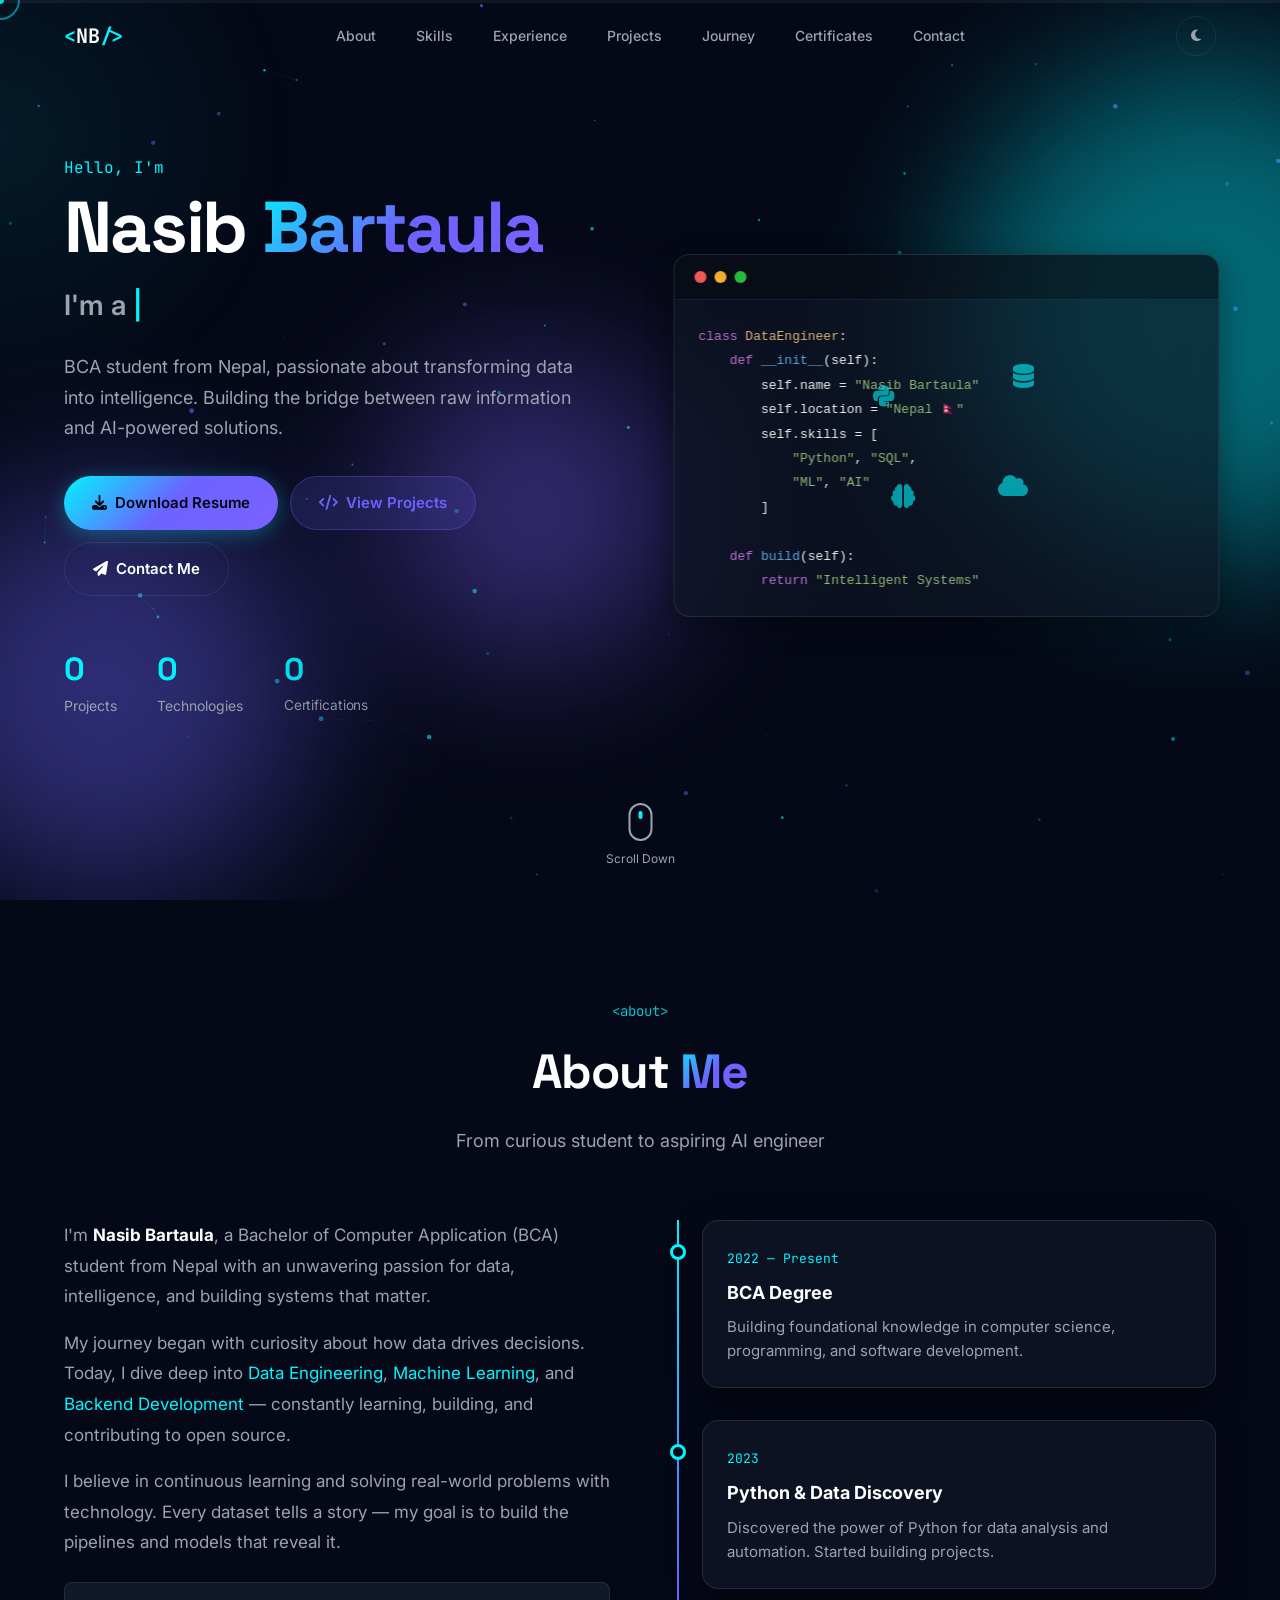
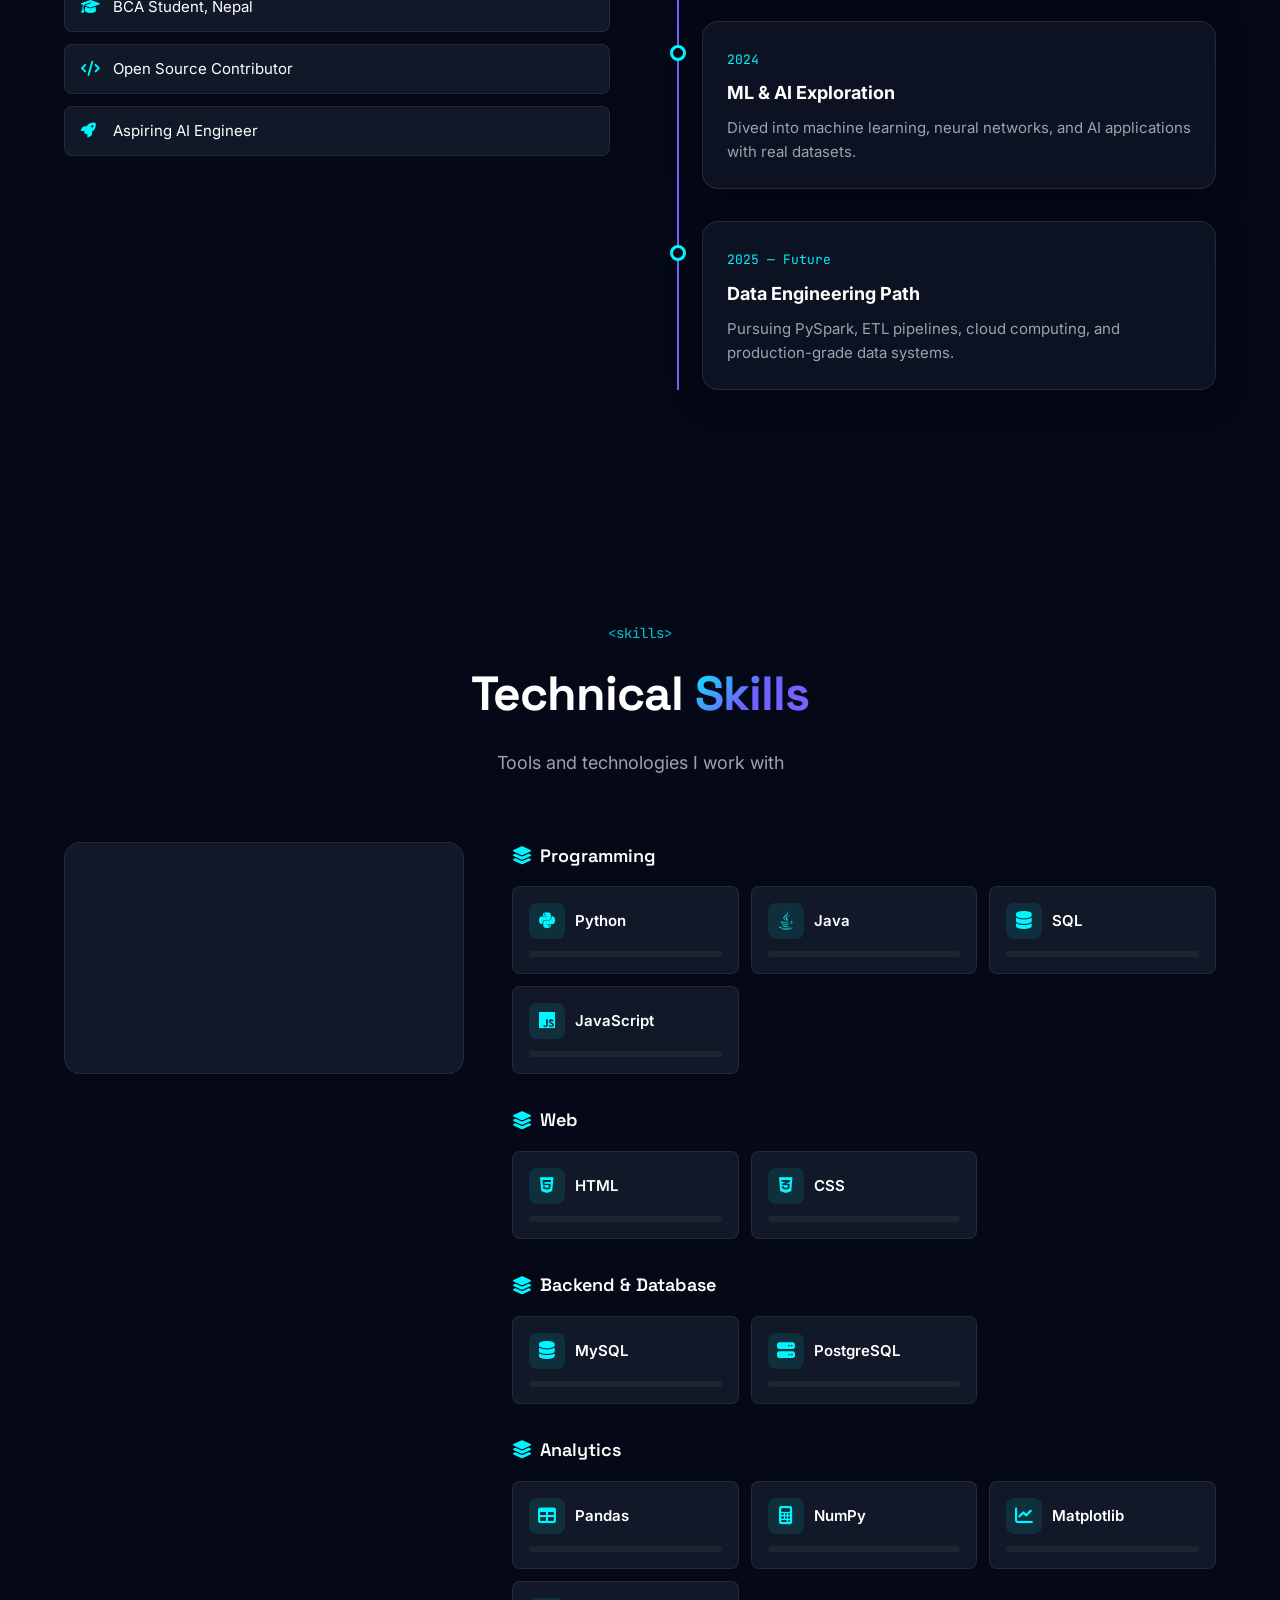
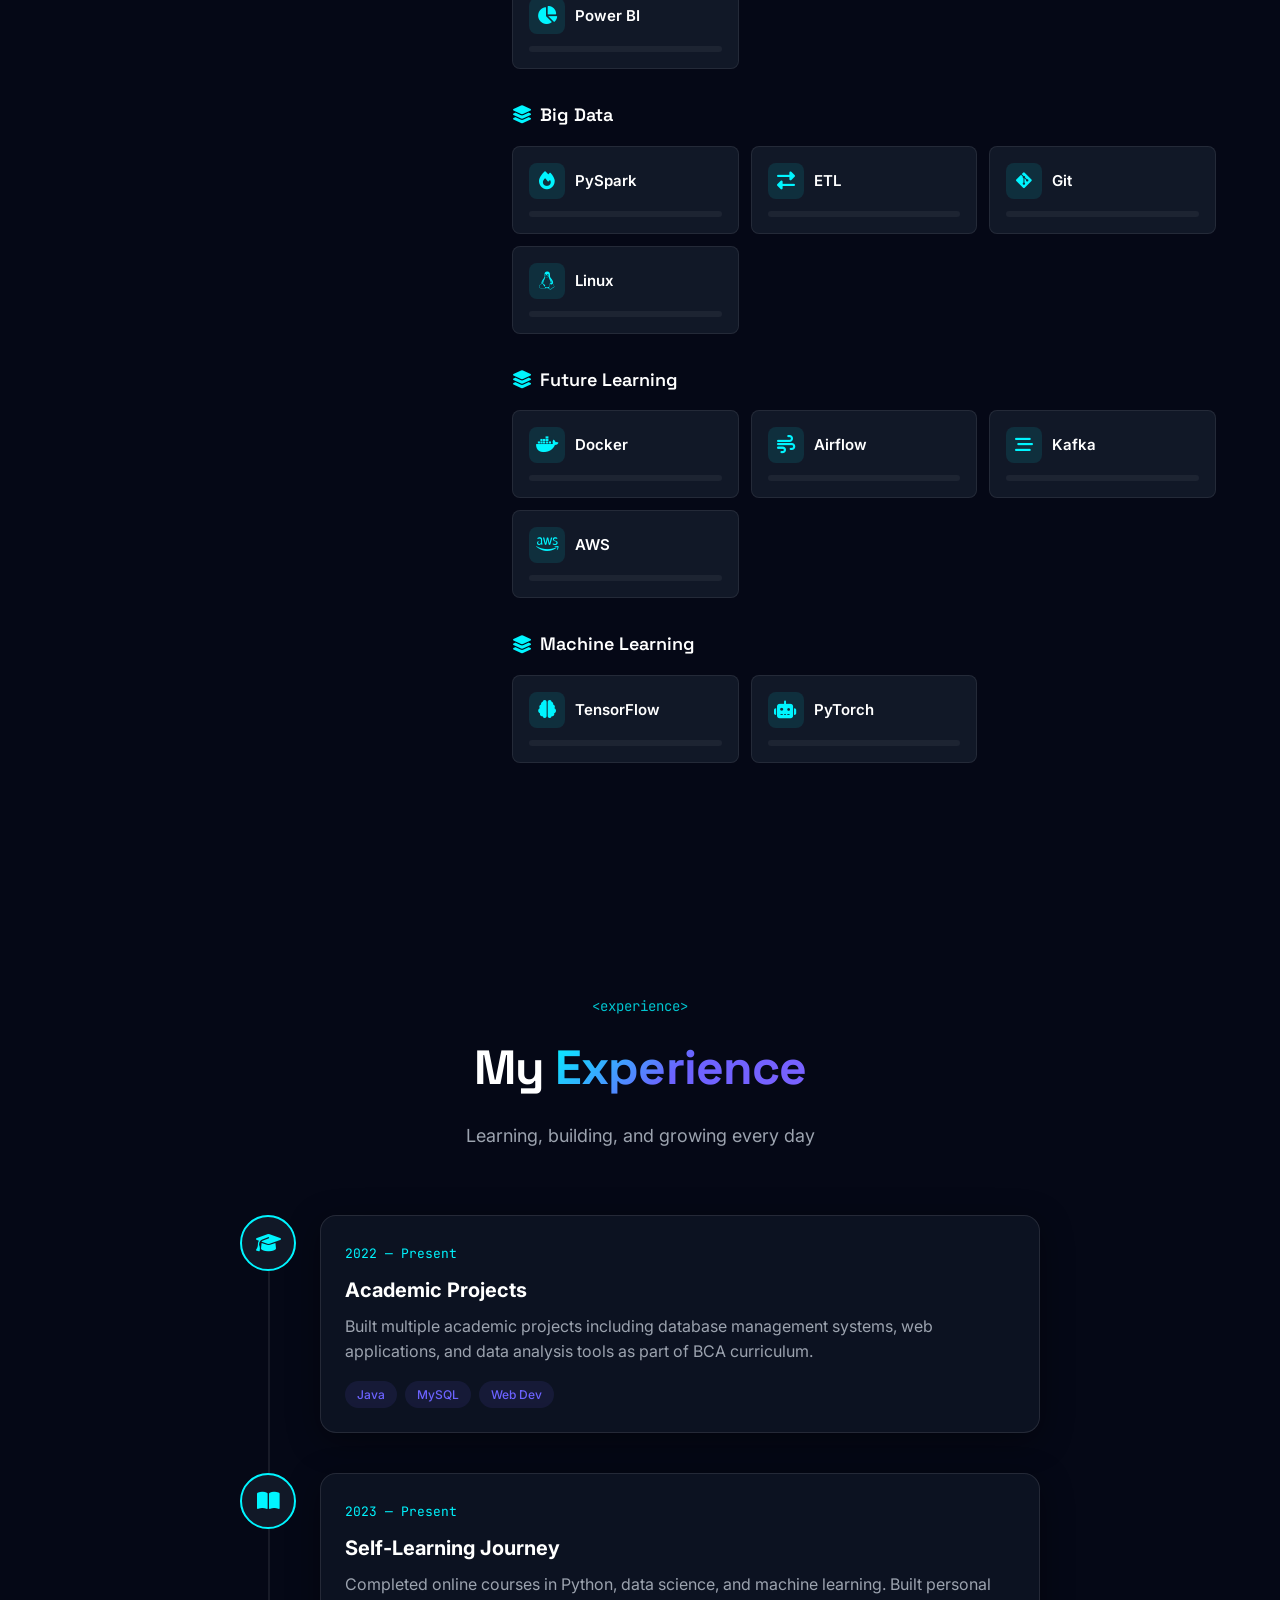
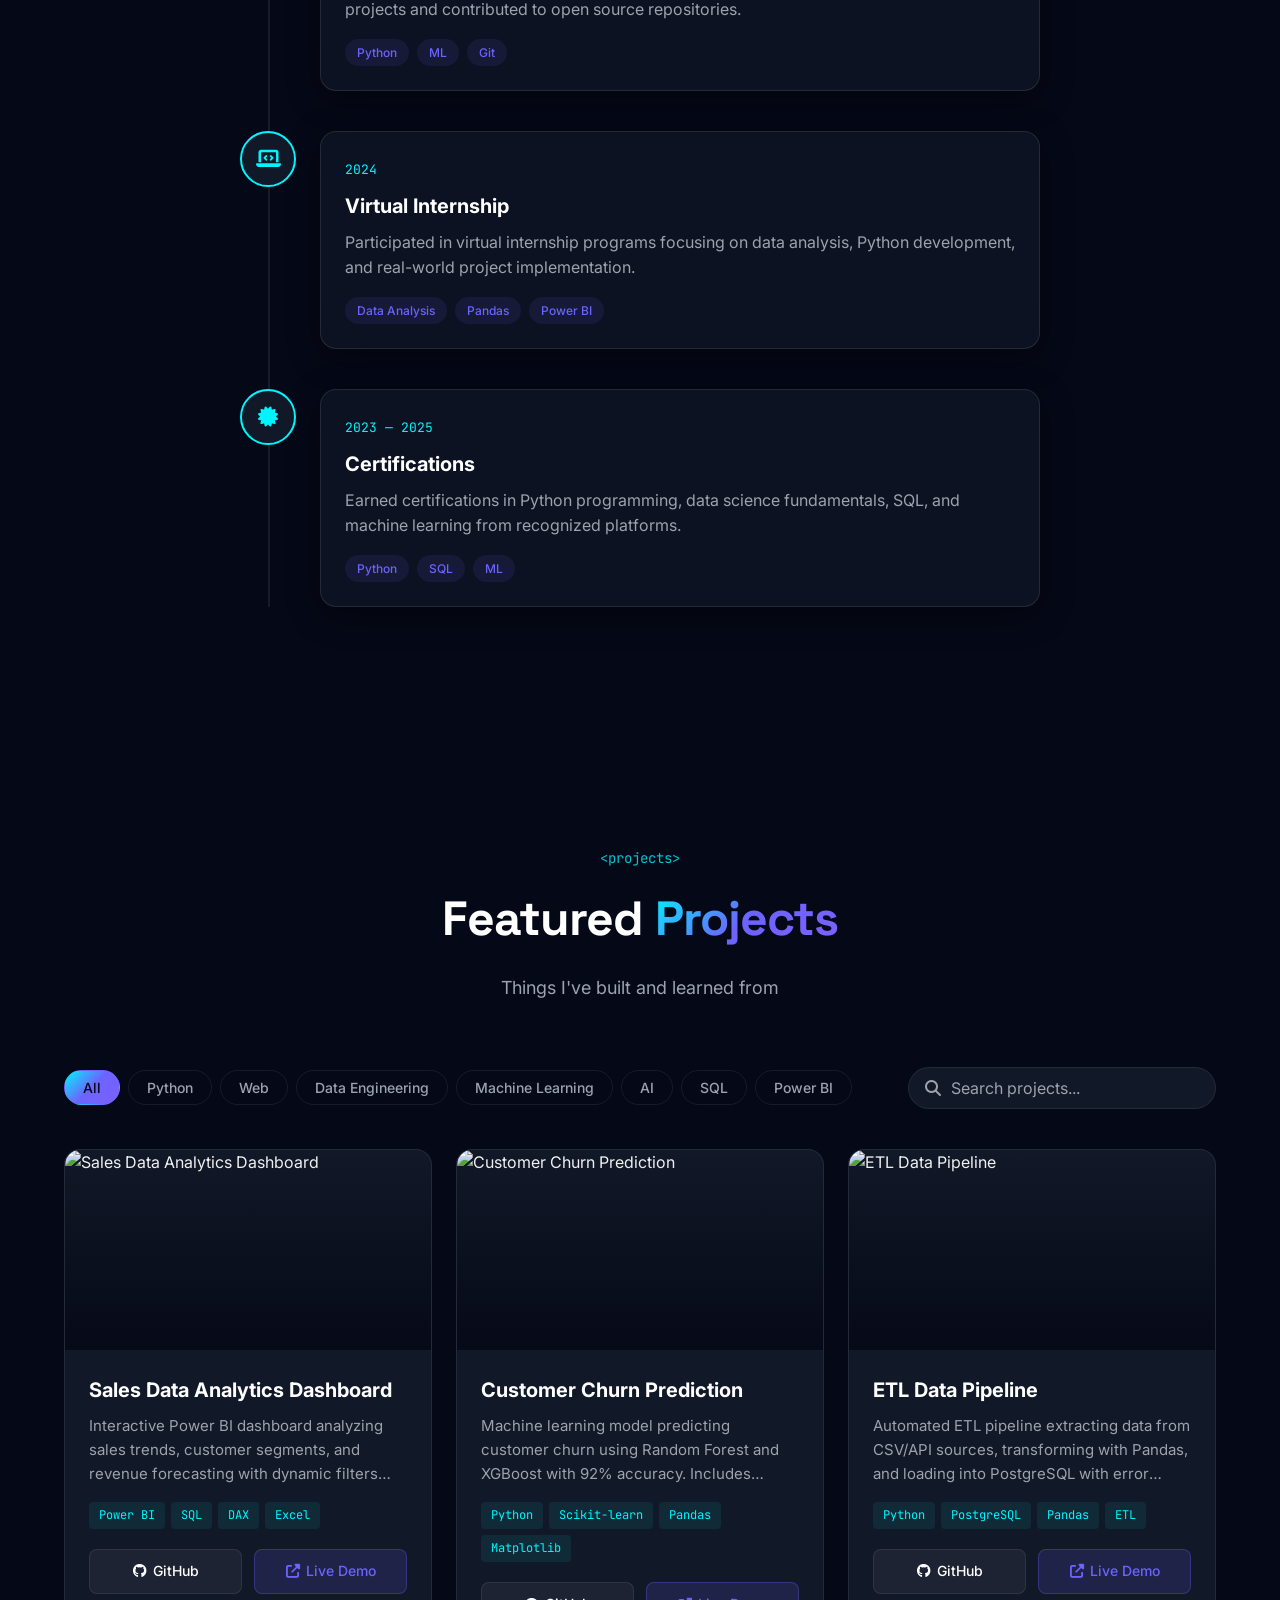
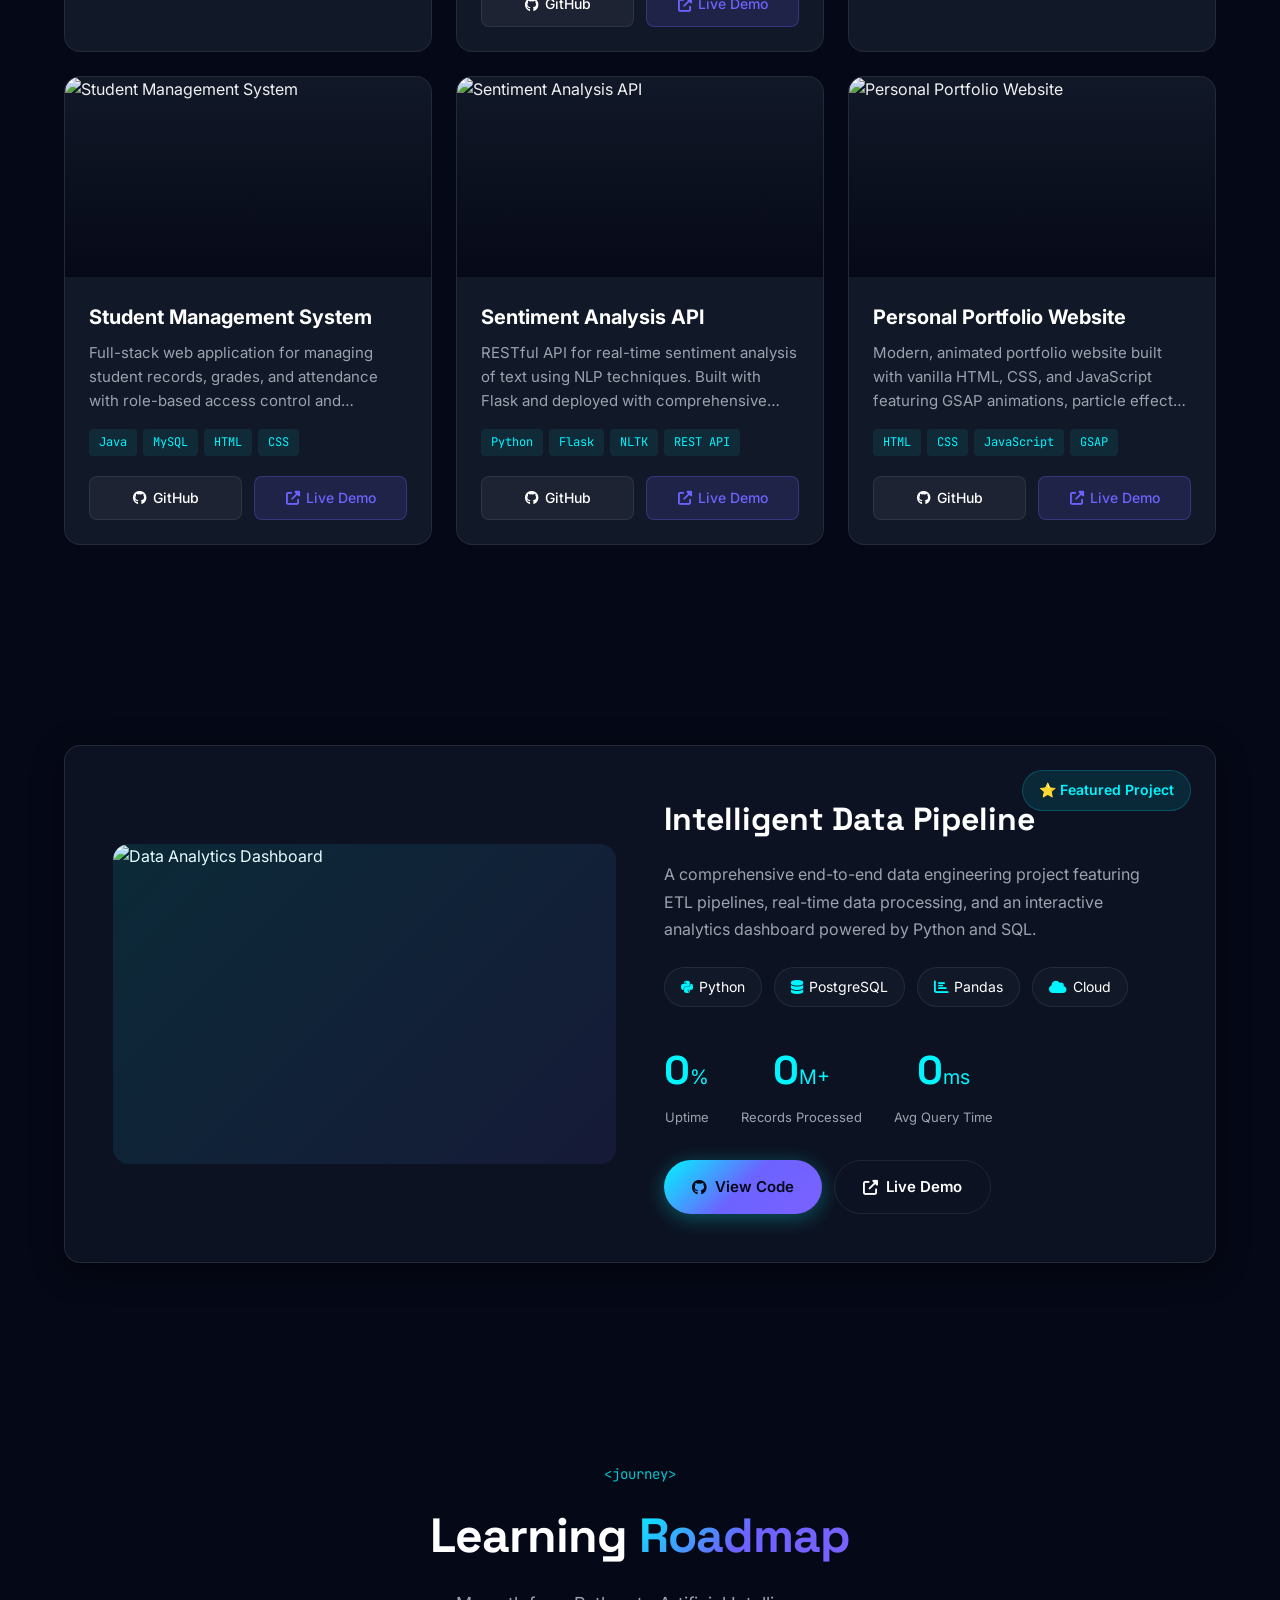
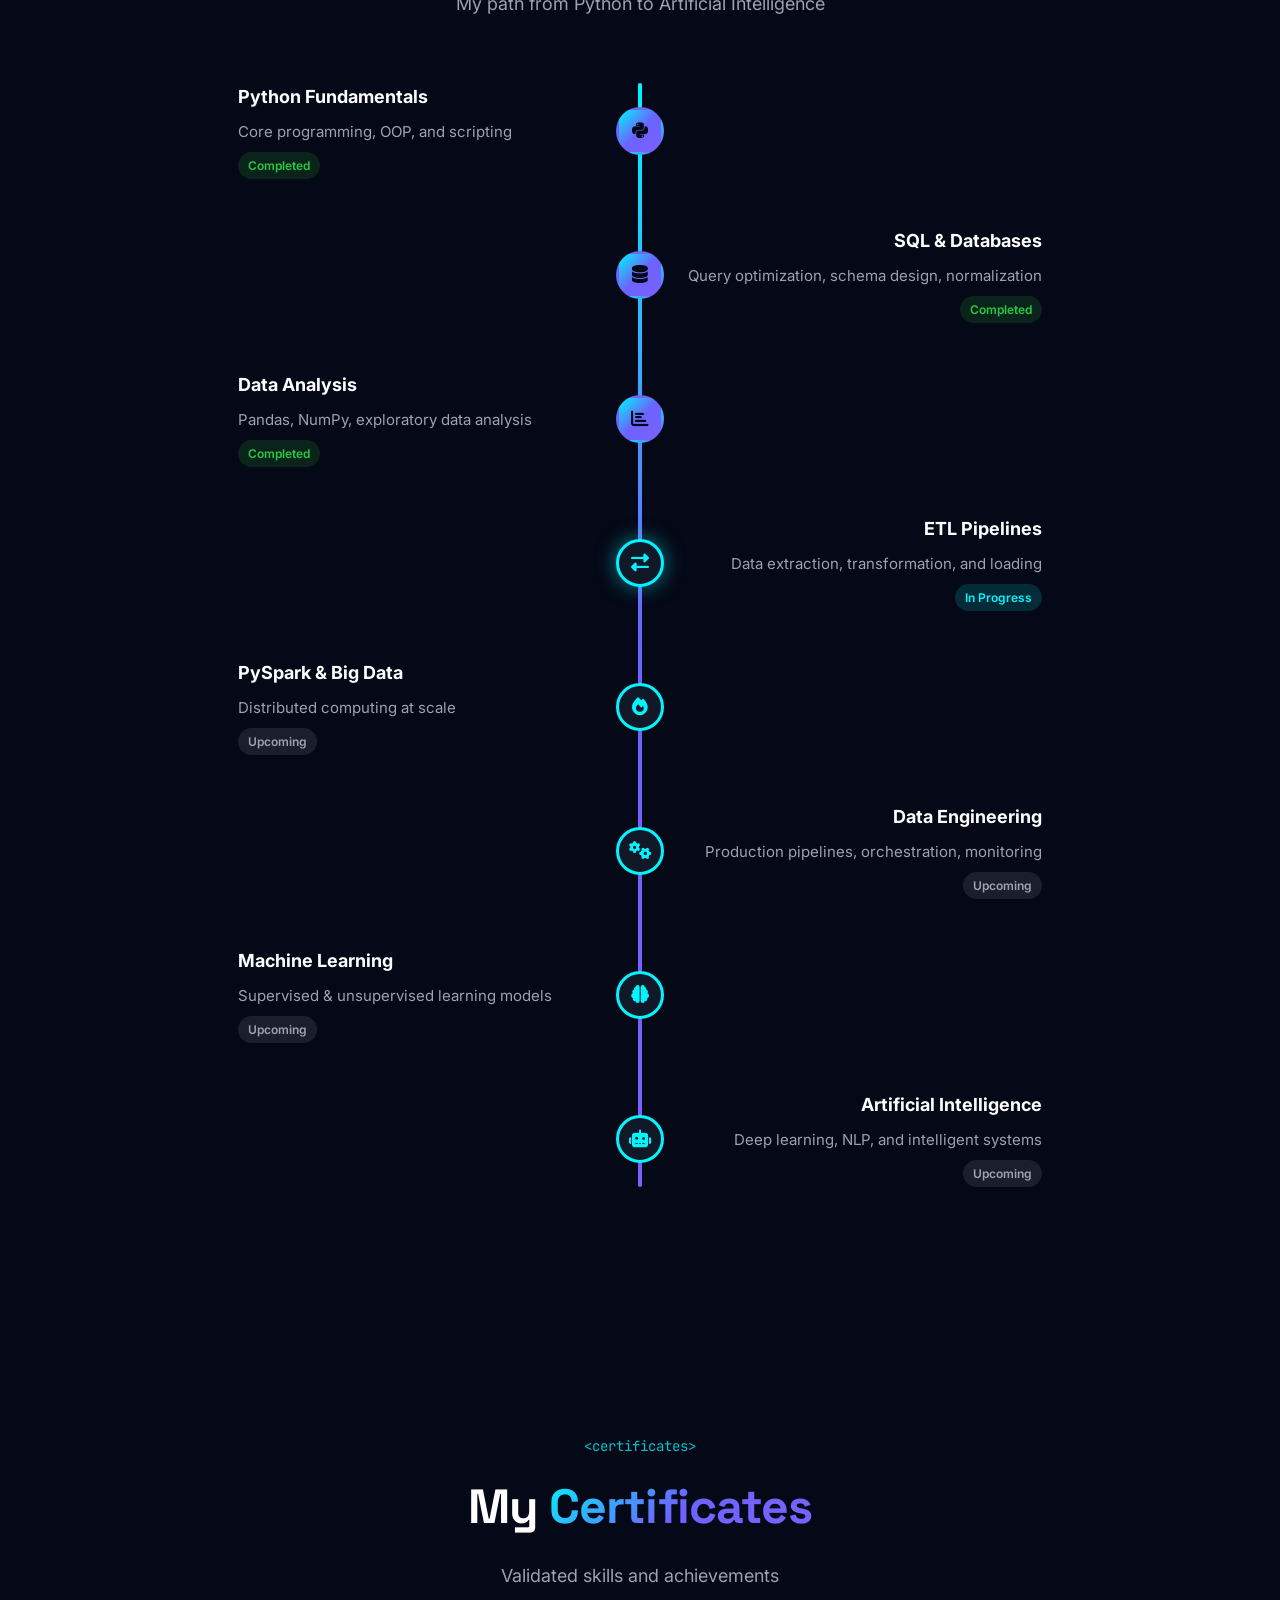
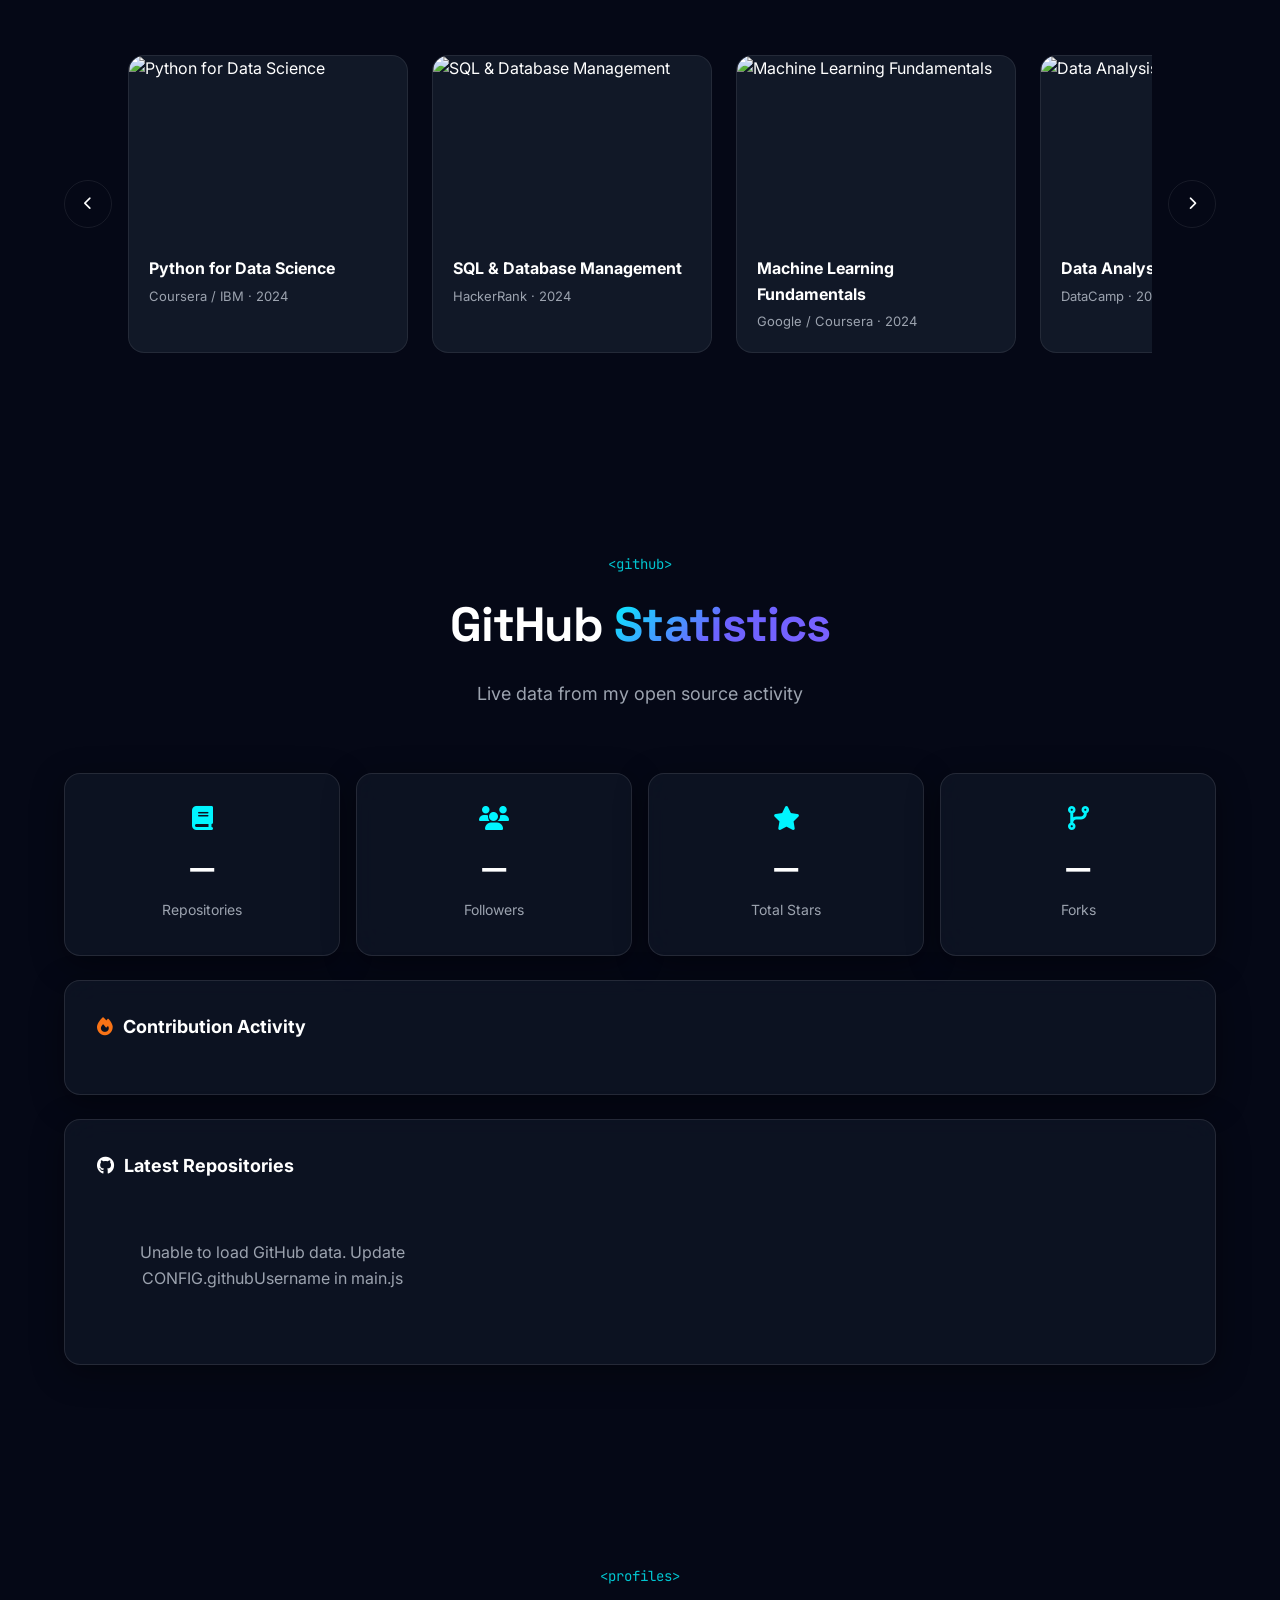
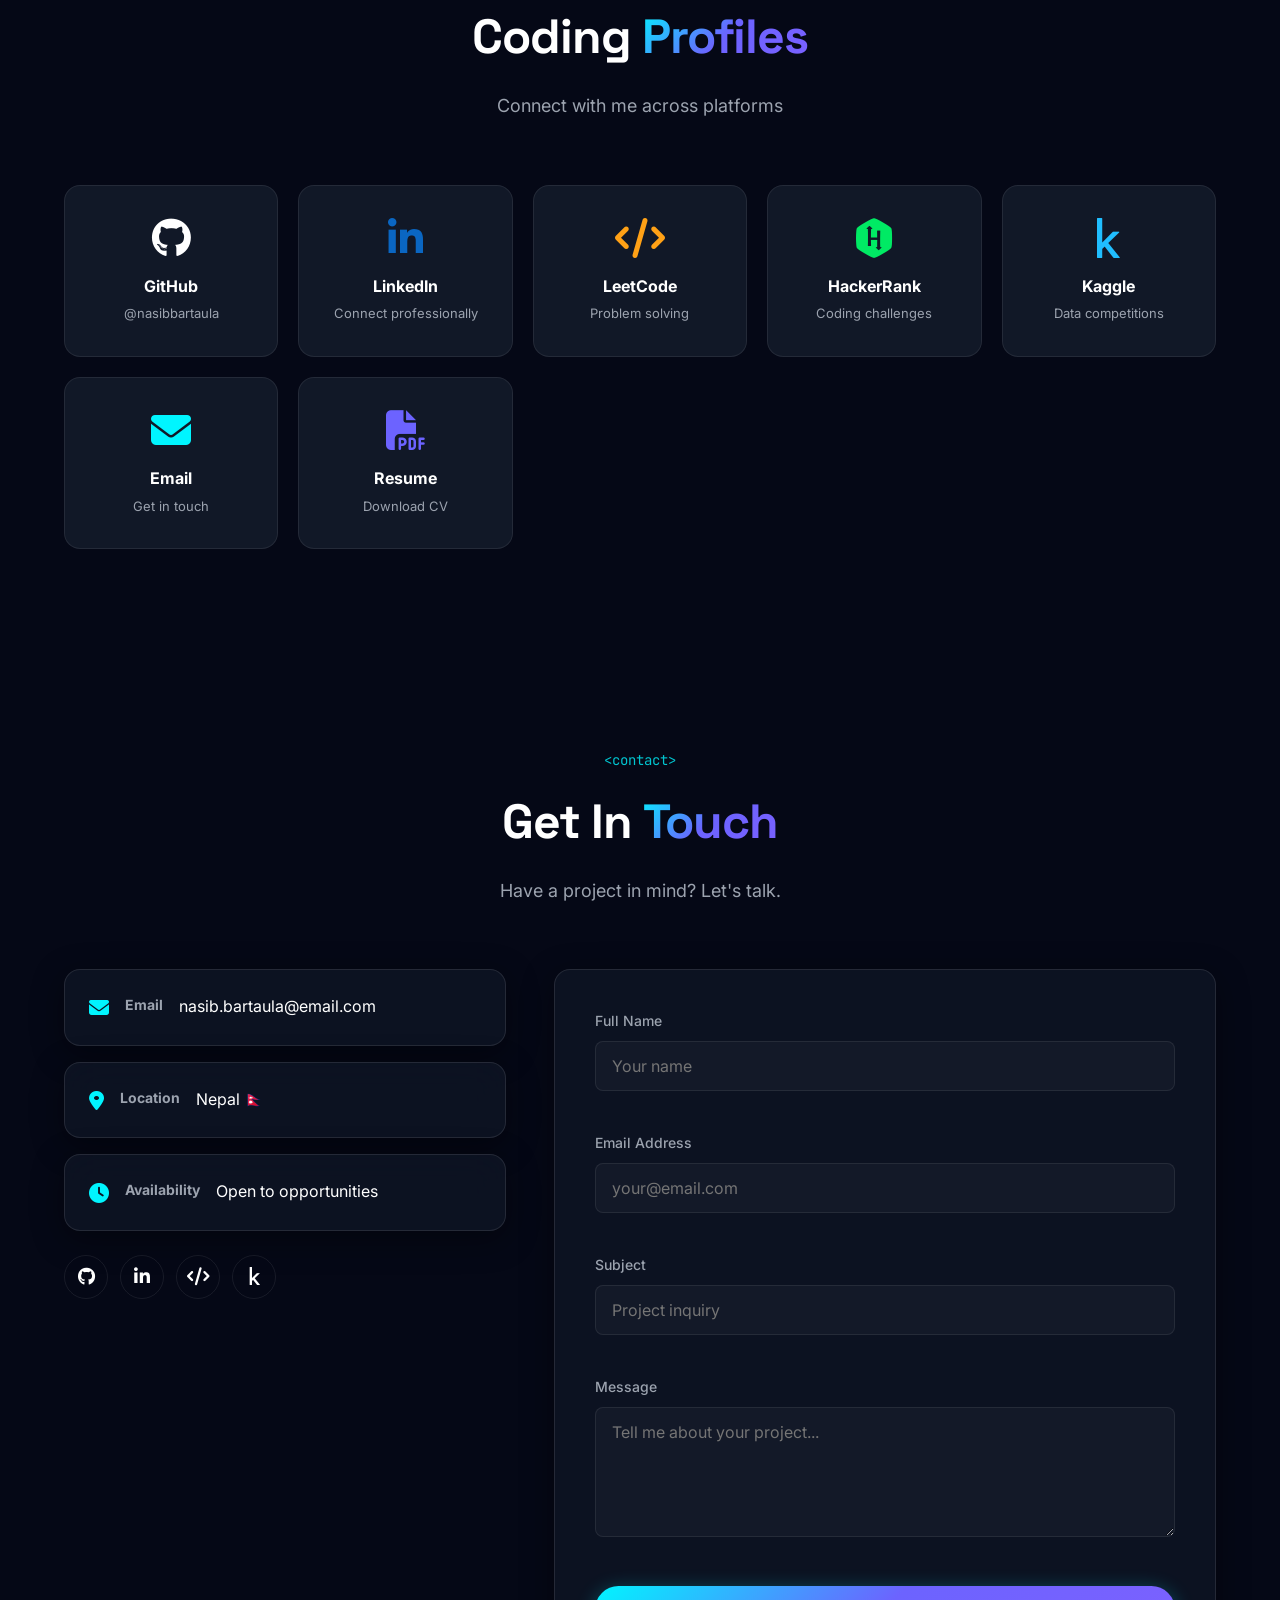
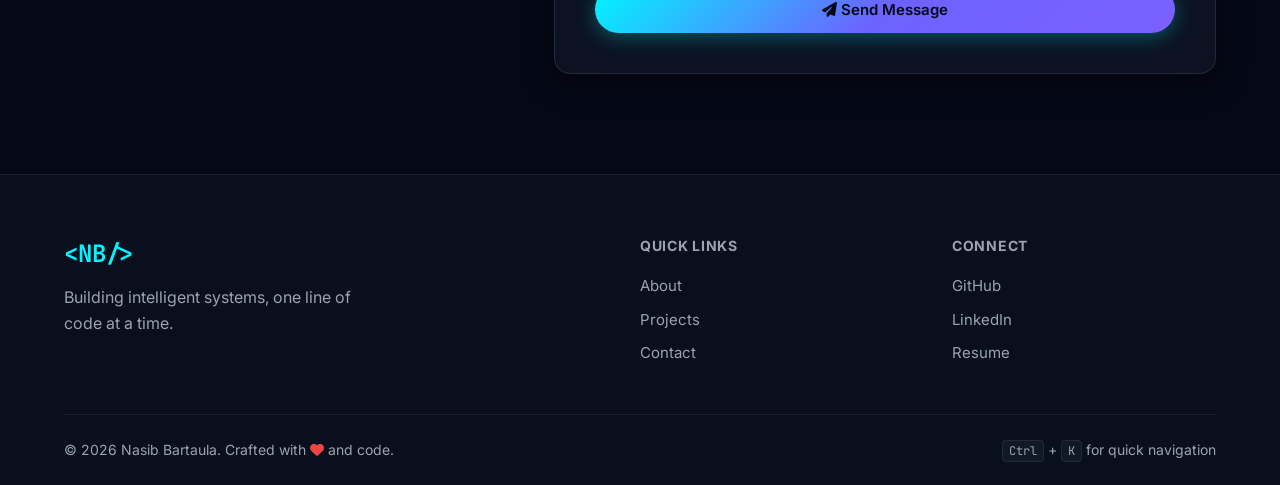
==== commit e886fbe3: "Add files via upload" ====
--- a/index.html
+++ b/index.html
@@ -1,1159 +1,607 @@
-<!DOCTYPE html>
-<html lang="en" data-theme="dark">
-<head>
-  <meta charset="UTF-8">
-  <meta name="viewport" content="width=device-width, initial-scale=1.0">
-  <meta name="description" content="Premium cybersecurity portfolio — ethical hacking, penetration testing, security research, and defensive security projects.">
-  <meta name="keywords" content="cybersecurity, ethical hacking, penetration testing, security researcher, portfolio">
-  <meta name="author" content="Prem">
-  <meta name="robots" content="index, follow">
-  <meta property="og:title" content="Prem | Cybersecurity Portfolio">
-  <meta property="og:description" content="Aspiring Cybersecurity Professional — Projects, Certifications, and Security Research">
-  <meta property="og:type" content="website">
-  <meta name="theme-color" content="#050816">
-
-  <title>Prem | Cybersecurity Portfolio</title>
-
-  <link rel="icon" type="image/svg+xml" href="assets/favicon.svg">
-  <link rel="preconnect" href="https://fonts.googleapis.com">
-  <link rel="preconnect" href="https://fonts.gstatic.com" crossorigin>
-  <link href="https://fonts.googleapis.com/css2?family=Inter:wght@300;400;500;600;700&family=JetBrains+Mono:wght@400;500;600&family=Orbitron:wght@500;600;700&display=swap" rel="stylesheet">
-  <link rel="stylesheet" href="https://cdnjs.cloudflare.com/ajax/libs/font-awesome/6.5.1/css/all.min.css">
-  <link rel="stylesheet" href="https://unpkg.com/aos@2.3.4/dist/aos.css">
-  <link rel="stylesheet" href="css/style.css">
-  <link rel="stylesheet" href="css/animations.css">
-  <link rel="stylesheet" href="css/responsive.css">
-</head>
-<body>
-  <!-- Skip link for accessibility -->
-  <a href="#main-content" class="skip-link">Skip to main content</a>
-
-  <!-- Loading Screen -->
-  <div id="loader" class="loader" aria-hidden="true">
-    <div class="loader-terminal">
-      <div class="loader-header">
-        <span class="loader-dot red"></span>
-        <span class="loader-dot yellow"></span>
-        <span class="loader-dot green"></span>
-        <span class="loader-title">secure_boot.sh</span>
-      </div>
-      <div class="loader-body">
-        <pre id="boot-text" class="boot-text"></pre>
-        <div class="loader-progress">
-          <div class="loader-progress-bar" id="loader-bar"></div>
-        </div>
-      </div>
-    </div>
-  </div>
-
-  <!-- Custom Cursor -->
-  <div class="cursor-dot" id="cursor-dot" aria-hidden="true"></div>
-  <div class="cursor-ring" id="cursor-ring" aria-hidden="true"></div>
-
-  <!-- Mouse Glow -->
-  <div class="mouse-glow" id="mouse-glow" aria-hidden="true"></div>
-
-  <!-- Scroll Progress -->
-  <div class="scroll-progress" id="scroll-progress" role="progressbar" aria-label="Page scroll progress" aria-valuemin="0" aria-valuemax="100" aria-valuenow="0">
-    <div class="scroll-progress-bar" id="scroll-progress-bar"></div>
-  </div>
-
-  <!-- Command Palette -->
-  <div class="command-palette-overlay" id="command-palette" aria-hidden="true" role="dialog" aria-labelledby="command-palette-title">
-    <div class="command-palette">
-      <div class="command-palette-header">
-        <i class="fas fa-terminal" aria-hidden="true"></i>
-        <input type="text" id="command-input" placeholder="Type a command or search..." autocomplete="off" aria-label="Command palette search">
-        <kbd>Ctrl+K</kbd>
-      </div>
-      <ul class="command-list" id="command-list" role="listbox"></ul>
-      <div class="command-footer">
-        <span><kbd>↑↓</kbd> Navigate</span>
-        <span><kbd>Enter</kbd> Select</span>
-        <span><kbd>Esc</kbd> Close</span>
-      </div>
-    </div>
-  </div>
-
-  <!-- Navigation -->
-  <header class="header" id="header">
-    <nav class="nav container" aria-label="Main navigation">
-      <a href="#hero" class="nav-logo" aria-label="Home">
-        <span class="logo-icon"><i class="fas fa-shield-halved" aria-hidden="true"></i></span>
-        <span class="logo-text">Prem<span class="logo-accent">.sec</span></span>
-      </a>
-
-      <button class="nav-toggle" id="nav-toggle" aria-label="Toggle navigation menu" aria-expanded="false" aria-controls="nav-menu">
-        <span class="hamburger"></span>
-      </button>
-
-      <ul class="nav-menu" id="nav-menu" role="menubar">
-        <li role="none"><a href="#about" class="nav-link" role="menuitem">About</a></li>
-        <li role="none"><a href="#skills" class="nav-link" role="menuitem">Skills</a></li>
-        <li role="none"><a href="#certifications" class="nav-link" role="menuitem">Certs</a></li>
-        <li role="none"><a href="#projects" class="nav-link" role="menuitem">Projects</a></li>
-        <li role="none"><a href="#journey" class="nav-link" role="menuitem">Journey</a></li>
-        <li role="none"><a href="#labs" class="nav-link" role="menuitem">Labs</a></li>
-        <li role="none"><a href="#github" class="nav-link" role="menuitem">GitHub</a></li>
-        <li role="none"><a href="#blog" class="nav-link" role="menuitem">Blog</a></li>
-        <li role="none"><a href="#contact" class="nav-link" role="menuitem">Contact</a></li>
-      </ul>
-
-      <div class="nav-actions">
-        <button class="theme-toggle" id="theme-toggle" aria-label="Toggle theme">
-          <i class="fas fa-moon" aria-hidden="true"></i>
-        </button>
-        <button class="command-trigger" id="command-trigger" aria-label="Open command palette">
-          <i class="fas fa-search" aria-hidden="true"></i>
-          <span class="command-hint">Ctrl+K</span>
-        </button>
-      </div>
-    </nav>
-  </header>
-
-  <main id="main-content">
-    <!-- Hero Section -->
-    <section class="hero" id="hero" aria-label="Hero">
-      <canvas id="particles-canvas" class="particles-canvas" aria-hidden="true"></canvas>
-      <div class="hero-grid" aria-hidden="true"></div>
-
-      <div class="floating-icons" aria-hidden="true">
-        <div class="float-icon" data-speed="2"><i class="fas fa-lock"></i></div>
-        <div class="float-icon" data-speed="3"><i class="fas fa-bug"></i></div>
-        <div class="float-icon" data-speed="1.5"><i class="fas fa-network-wired"></i></div>
-        <div class="float-icon" data-speed="2.5"><i class="fas fa-code"></i></div>
-        <div class="float-icon" data-speed="1.8"><i class="fas fa-terminal"></i></div>
-        <div class="float-icon" data-speed="2.2"><i class="fas fa-shield-virus"></i></div>
-      </div>
-
-      <div class="hero-content container">
-        <div class="hero-badge" data-aos="fade-down">
-          <span class="pulse-dot"></span>
-          <span>Available for Opportunities</span>
-        </div>
-
-        <h1 class="hero-title">
-          <span class="hero-greeting" data-aos="fade-up">Hello, I'm</span>
-          <span class="hero-name" data-aos="fade-up" data-aos-delay="100">Prem</span>
-        </h1>
-
-        <div class="hero-typed" data-aos="fade-up" data-aos-delay="200">
-          <span class="typed-prefix">&gt;</span>
-          <span id="typed-text" aria-live="polite"></span>
-          <span class="typed-cursor">|</span>
-        </div>
-
-        <p class="hero-description" data-aos="fade-up" data-aos-delay="300">
-          Student and aspiring cybersecurity professional passionate about securing digital ecosystems,
-          mastering offensive and defensive security, and building tools that make the internet safer.
-        </p>
-
-        <div class="hero-stats" data-aos="fade-up" data-aos-delay="350">
-          <div class="hero-stat">
-            <span class="stat-number" data-count="15">0</span>
-            <span class="stat-label">Projects</span>
-          </div>
-          <div class="hero-stat">
-            <span class="stat-number" data-count="6">0</span>
-            <span class="stat-label">Certifications</span>
-          </div>
-          <div class="hero-stat">
-            <span class="stat-number" data-count="50">0</span>
-            <span class="stat-label">Labs Completed</span>
-          </div>
-        </div>
-
-        <div class="hero-buttons" data-aos="fade-up" data-aos-delay="400">
-          <a href="#projects" class="btn btn-primary magnetic-btn">
-            <i class="fas fa-code-branch" aria-hidden="true"></i>
-            View Projects
-          </a>
-          <a href="assets/resume.pdf" class="btn btn-secondary magnetic-btn" download>
-            <i class="fas fa-file-arrow-down" aria-hidden="true"></i>
-            Download Resume
-          </a>
-          <a href="#contact" class="btn btn-outline magnetic-btn">
-            <i class="fas fa-envelope" aria-hidden="true"></i>
-            Contact Me
-          </a>
-        </div>
-      </div>
-
-      <a href="#about" class="hero-scroll" aria-label="Scroll to about section">
-        <span>Scroll</span>
-        <i class="fas fa-chevron-down" aria-hidden="true"></i>
-      </a>
-    </section>
-
-    <!-- About Section -->
-    <section class="section about" id="about" aria-labelledby="about-title">
-      <div class="container">
-        <div class="section-header" data-aos="fade-up">
-          <span class="section-tag">&lt;about /&gt;</span>
-          <h2 class="section-title" id="about-title">About Me</h2>
-          <p class="section-subtitle">My journey into the world of cybersecurity</p>
-        </div>
-
-        <div class="about-grid">
-          <div class="about-content" data-aos="fade-right">
-            <div class="terminal-window">
-              <div class="terminal-header">
-                <span class="terminal-dot red"></span>
-                <span class="terminal-dot yellow"></span>
-                <span class="terminal-dot green"></span>
-                <span class="terminal-title">whoami — profile</span>
-              </div>
-              <div class="terminal-body">
-                <p><span class="terminal-prompt">$</span> whoami</p>
-                <p class="terminal-output">Prem — Cybersecurity Enthusiast & Student</p>
-                <p><span class="terminal-prompt">$</span> cat mission.txt</p>
-                <p class="terminal-output">To protect, detect, and respond — building expertise across offensive and defensive security domains while contributing to a safer digital world.</p>
-                <p><span class="terminal-prompt">$</span> status</p>
-                <p class="terminal-output"><span class="text-green">●</span> Learning | Researching | Building</p>
-              </div>
-            </div>
-
-            <p class="about-text">
-              My fascination with cybersecurity began when I realized how interconnected our digital lives truly are.
-              What started as curiosity about how systems work evolved into a dedicated pursuit of understanding
-              vulnerabilities, building secure applications, and mastering the tools that both attackers and defenders use.
-            </p>
-            <p class="about-text">
-              Today, I focus on hands-on learning through labs, CTF challenges, and building security-focused projects.
-              I'm constantly expanding my knowledge across the full spectrum of cybersecurity — from network penetration
-              testing to cloud security, digital forensics, and security automation.
-            </p>
-          </div>
-
-          <div class="about-interests" data-aos="fade-left">
-            <h3 class="interests-title">Areas of Interest</h3>
-            <div class="interest-tags">
-              <span class="interest-tag"><i class="fas fa-user-secret"></i> Ethical Hacking</span>
-              <span class="interest-tag"><i class="fas fa-crosshairs"></i> Penetration Testing</span>
-              <span class="interest-tag"><i class="fas fa-network-wired"></i> Network Security</span>
-              <span class="interest-tag"><i class="fas fa-cloud"></i> Cloud Security</span>
-              <span class="interest-tag"><i class="fas fa-search"></i> Digital Forensics</span>
-              <span class="interest-tag"><i class="fas fa-virus"></i> Malware Analysis</span>
-              <span class="interest-tag"><i class="fas fa-robot"></i> Security Automation</span>
-              <span class="interest-tag"><i class="fas fa-fire"></i> Red Team</span>
-              <span class="interest-tag"><i class="fas fa-shield-alt"></i> Blue Team</span>
-              <span class="interest-tag"><i class="fas fa-microscope"></i> Security Research</span>
-            </div>
-          </div>
-        </div>
-      </div>
-    </section>
-
-    <!-- Skills Section -->
-    <section class="section skills" id="skills" aria-labelledby="skills-title">
-      <div class="container">
-        <div class="section-header" data-aos="fade-up">
-          <span class="section-tag">&lt;skills /&gt;</span>
-          <h2 class="section-title" id="skills-title">Technical Skills</h2>
-          <p class="section-subtitle">Tools, technologies, and competencies I work with</p>
-        </div>
-
-        <div class="skills-grid" id="skills-grid">
-          <!-- Programming -->
-          <div class="skill-category glass-card" data-aos="fade-up" data-aos-delay="0">
-            <div class="skill-category-header">
-              <i class="fas fa-code category-icon"></i>
-              <h3>Programming</h3>
-            </div>
-            <div class="skill-items">
-              <div class="skill-item" data-tooltip="Scripting & automation">
-                <div class="skill-info"><i class="fab fa-python"></i><span>Python</span></div>
-                <div class="skill-bar"><div class="skill-progress" data-progress="85"></div></div>
-              </div>
-              <div class="skill-item" data-tooltip="Shell scripting">
-                <div class="skill-info"><i class="fas fa-terminal"></i><span>Bash</span></div>
-                <div class="skill-bar"><div class="skill-progress" data-progress="75"></div></div>
-              </div>
-              <div class="skill-item" data-tooltip="Web development">
-                <div class="skill-info"><i class="fab fa-js"></i><span>JavaScript</span></div>
-                <div class="skill-bar"><div class="skill-progress" data-progress="70"></div></div>
-              </div>
-              <div class="skill-item" data-tooltip="Systems programming">
-                <div class="skill-info"><i class="fas fa-c"></i><span>C</span></div>
-                <div class="skill-bar"><div class="skill-progress" data-progress="60"></div></div>
-              </div>
-              <div class="skill-item" data-tooltip="Database queries">
-                <div class="skill-info"><i class="fas fa-database"></i><span>SQL</span></div>
-                <div class="skill-bar"><div class="skill-progress" data-progress="72"></div></div>
-              </div>
-            </div>
-          </div>
-
-          <!-- Operating Systems -->
-          <div class="skill-category glass-card" data-aos="fade-up" data-aos-delay="100">
-            <div class="skill-category-header">
-              <i class="fas fa-desktop category-icon"></i>
-              <h3>Operating Systems</h3>
-            </div>
-            <div class="skill-items">
-              <div class="skill-item" data-tooltip="Kali, Ubuntu, Parrot">
-                <div class="skill-info"><i class="fab fa-linux"></i><span>Linux</span></div>
-                <div class="skill-bar"><div class="skill-progress" data-progress="88"></div></div>
-              </div>
-              <div class="skill-item" data-tooltip="Windows security">
-                <div class="skill-info"><i class="fab fa-windows"></i><span>Windows</span></div>
-                <div class="skill-bar"><div class="skill-progress" data-progress="70"></div></div>
-              </div>
-            </div>
-          </div>
-
-          <!-- Networking -->
-          <div class="skill-category glass-card" data-aos="fade-up" data-aos-delay="200">
-            <div class="skill-category-header">
-              <i class="fas fa-network-wired category-icon"></i>
-              <h3>Networking</h3>
-            </div>
-            <div class="skill-items">
-              <div class="skill-item" data-tooltip="Protocol fundamentals">
-                <div class="skill-info"><i class="fas fa-exchange-alt"></i><span>TCP/IP</span></div>
-                <div class="skill-bar"><div class="skill-progress" data-progress="80"></div></div>
-              </div>
-              <div class="skill-item" data-tooltip="Domain resolution">
-                <div class="skill-info"><i class="fas fa-globe"></i><span>DNS</span></div>
-                <div class="skill-bar"><div class="skill-progress" data-progress="75"></div></div>
-              </div>
-              <div class="skill-item" data-tooltip="Web protocols">
-                <div class="skill-info"><i class="fas fa-server"></i><span>HTTP</span></div>
-                <div class="skill-bar"><div class="skill-progress" data-progress="78"></div></div>
-              </div>
-              <div class="skill-item" data-tooltip="Secure tunnels">
-                <div class="skill-info"><i class="fas fa-shield-alt"></i><span>VPN</span></div>
-                <div class="skill-bar"><div class="skill-progress" data-progress="65"></div></div>
-              </div>
-              <div class="skill-item" data-tooltip="Network filtering">
-                <div class="skill-info"><i class="fas fa-fire"></i><span>Firewalls</span></div>
-                <div class="skill-bar"><div class="skill-progress" data-progress="70"></div></div>
-              </div>
-            </div>
-          </div>
-
-          <!-- Cybersecurity -->
-          <div class="skill-category glass-card" data-aos="fade-up" data-aos-delay="300">
-            <div class="skill-category-header">
-              <i class="fas fa-shield-halved category-icon"></i>
-              <h3>Cybersecurity</h3>
-            </div>
-            <div class="skill-items">
-              <div class="skill-item" data-tooltip="Web vulnerabilities">
-                <div class="skill-info"><i class="fas fa-bug"></i><span>OWASP Top 10</span></div>
-                <div class="skill-bar"><div class="skill-progress" data-progress="82"></div></div>
-              </div>
-              <div class="skill-item" data-tooltip="Web proxy">
-                <div class="skill-info"><i class="fas fa-spider"></i><span>Burp Suite</span></div>
-                <div class="skill-bar"><div class="skill-progress" data-progress="78"></div></div>
-              </div>
-              <div class="skill-item" data-tooltip="Packet analysis">
-                <div class="skill-info"><i class="fas fa-wifi"></i><span>Wireshark</span></div>
-                <div class="skill-bar"><div class="skill-progress" data-progress="75"></div></div>
-              </div>
-              <div class="skill-item" data-tooltip="Exploitation framework">
-                <div class="skill-info"><i class="fas fa-skull-crossbones"></i><span>Metasploit</span></div>
-                <div class="skill-bar"><div class="skill-progress" data-progress="70"></div></div>
-              </div>
-              <div class="skill-item" data-tooltip="Network scanning">
-                <div class="skill-info"><i class="fas fa-radar"></i><span>Nmap</span></div>
-                <div class="skill-bar"><div class="skill-progress" data-progress="85"></div></div>
-              </div>
-              <div class="skill-item" data-tooltip="Password cracking">
-                <div class="skill-info"><i class="fas fa-key"></i><span>Hydra</span></div>
-                <div class="skill-bar"><div class="skill-progress" data-progress="72"></div></div>
-              </div>
-              <div class="skill-item" data-tooltip="Hash cracking">
-                <div class="skill-info"><i class="fas fa-unlock"></i><span>John the Ripper</span></div>
-                <div class="skill-bar"><div class="skill-progress" data-progress="68"></div></div>
-              </div>
-              <div class="skill-item" data-tooltip="Vulnerability scanning">
-                <div class="skill-info"><i class="fas fa-search"></i><span>Nessus</span></div>
-                <div class="skill-bar"><div class="skill-progress" data-progress="65"></div></div>
-              </div>
-              <div class="skill-item" data-tooltip="Web server scanner">
-                <div class="skill-info"><i class="fas fa-globe-americas"></i><span>Nikto</span></div>
-                <div class="skill-bar"><div class="skill-progress" data-progress="70"></div></div>
-              </div>
-              <div class="skill-item" data-tooltip="Directory brute force">
-                <div class="skill-info"><i class="fas fa-folder-open"></i><span>Gobuster</span></div>
-                <div class="skill-bar"><div class="skill-progress" data-progress="73"></div></div>
-              </div>
-            </div>
-          </div>
-
-          <!-- Cloud -->
-          <div class="skill-category glass-card" data-aos="fade-up" data-aos-delay="400">
-            <div class="skill-category-header">
-              <i class="fas fa-cloud category-icon"></i>
-              <h3>Cloud</h3>
-            </div>
-            <div class="skill-items">
-              <div class="skill-item" data-tooltip="Amazon Web Services">
-                <div class="skill-info"><i class="fab fa-aws"></i><span>AWS Basics</span></div>
-                <div class="skill-bar"><div class="skill-progress" data-progress="55"></div></div>
-              </div>
-              <div class="skill-item" data-tooltip="Microsoft Azure">
-                <div class="skill-info"><i class="fab fa-microsoft"></i><span>Azure Basics</span></div>
-                <div class="skill-bar"><div class="skill-progress" data-progress="50"></div></div>
-              </div>
-            </div>
-          </div>
-
-          <!-- Version Control -->
-          <div class="skill-category glass-card" data-aos="fade-up" data-aos-delay="500">
-            <div class="skill-category-header">
-              <i class="fas fa-code-branch category-icon"></i>
-              <h3>Version Control</h3>
-            </div>
-            <div class="skill-items">
-              <div class="skill-item" data-tooltip="Version control">
-                <div class="skill-info"><i class="fab fa-git-alt"></i><span>Git</span></div>
-                <div class="skill-bar"><div class="skill-progress" data-progress="80"></div></div>
-              </div>
-              <div class="skill-item" data-tooltip="Code hosting">
-                <div class="skill-info"><i class="fab fa-github"></i><span>GitHub</span></div>
-                <div class="skill-bar"><div class="skill-progress" data-progress="85"></div></div>
-              </div>
-            </div>
-          </div>
-
-          <!-- Future Learning -->
-          <div class="skill-category glass-card future-learning" data-aos="fade-up" data-aos-delay="600">
-            <div class="skill-category-header">
-              <i class="fas fa-rocket category-icon"></i>
-              <h3>Future Learning</h3>
-            </div>
-            <div class="skill-items">
-              <div class="skill-item" data-tooltip="Binary analysis">
-                <div class="skill-info"><i class="fas fa-microchip"></i><span>Reverse Engineering</span></div>
-                <div class="skill-bar"><div class="skill-progress" data-progress="30"></div></div>
-              </div>
-              <div class="skill-item" data-tooltip="Malware research">
-                <div class="skill-info"><i class="fas fa-virus"></i><span>Malware Analysis</span></div>
-                <div class="skill-bar"><div class="skill-progress" data-progress="35"></div></div>
-              </div>
-              <div class="skill-item" data-tooltip="Proactive detection">
-                <div class="skill-info"><i class="fas fa-crosshairs"></i><span>Threat Hunting</span></div>
-                <div class="skill-bar"><div class="skill-progress" data-progress="25"></div></div>
-              </div>
-              <div class="skill-item" data-tooltip="Security monitoring">
-                <div class="skill-info"><i class="fas fa-chart-line"></i><span>SIEM</span></div>
-                <div class="skill-bar"><div class="skill-progress" data-progress="20"></div></div>
-              </div>
-              <div class="skill-item" data-tooltip="Log analysis platform">
-                <div class="skill-info"><i class="fas fa-chart-bar"></i><span>Splunk</span></div>
-                <div class="skill-bar"><div class="skill-progress" data-progress="15"></div></div>
-              </div>
-              <div class="skill-item" data-tooltip="Enterprise environments">
-                <div class="skill-info"><i class="fas fa-sitemap"></i><span>Active Directory</span></div>
-                <div class="skill-bar"><div class="skill-progress" data-progress="40"></div></div>
-              </div>
-            </div>
-          </div>
-        </div>
-      </div>
-    </section>
-
-    <!-- Certifications Section -->
-    <section class="section certifications" id="certifications" aria-labelledby="certs-title">
-      <div class="container">
-        <div class="section-header" data-aos="fade-up">
-          <span class="section-tag">&lt;certs /&gt;</span>
-          <h2 class="section-title" id="certs-title">Certifications</h2>
-          <p class="section-subtitle">Validated skills and continuous learning</p>
-        </div>
-
-        <div class="certs-grid">
-          <article class="cert-card glass-card tilt-card" data-aos="zoom-in" data-aos-delay="0">
-            <div class="cert-icon"><i class="fab fa-google"></i></div>
-            <h3>Google Cybersecurity</h3>
-            <p>Professional Certificate covering security foundations, networks, and incident response.</p>
-            <span class="cert-badge">Completed</span>
-            <span class="cert-date">2024</span>
-          </article>
-          <article class="cert-card glass-card tilt-card" data-aos="zoom-in" data-aos-delay="100">
-            <div class="cert-icon"><i class="fas fa-certificate"></i></div>
-            <h3>CompTIA Security+</h3>
-            <p>Industry-standard certification validating core cybersecurity skills and knowledge.</p>
-            <span class="cert-badge in-progress">In Progress</span>
-            <span class="cert-date">2025</span>
-          </article>
-          <article class="cert-card glass-card tilt-card" data-aos="zoom-in" data-aos-delay="200">
-            <div class="cert-icon"><i class="fas fa-user-secret"></i></div>
-            <h3>CEH</h3>
-            <p>Certified Ethical Hacker — offensive security methodologies and penetration testing.</p>
-            <span class="cert-badge planned">Planned</span>
-            <span class="cert-date">2025</span>
-          </article>
-          <article class="cert-card glass-card tilt-card" data-aos="zoom-in" data-aos-delay="300">
-            <div class="cert-icon"><i class="fas fa-network-wired"></i></div>
-            <h3>Cisco Networking</h3>
-            <p>CCNA fundamentals — routing, switching, and network infrastructure security.</p>
-            <span class="cert-badge">Completed</span>
-            <span class="cert-date">2023</span>
-          </article>
-          <article class="cert-card glass-card tilt-card" data-aos="zoom-in" data-aos-delay="400">
-            <div class="cert-icon"><i class="fas fa-flag"></i></div>
-            <h3>TryHackMe</h3>
-            <p>50+ rooms completed — offensive security, blue team, and security fundamentals.</p>
-            <span class="cert-badge">Active</span>
-            <span class="cert-date">Ongoing</span>
-          </article>
-          <article class="cert-card glass-card tilt-card" data-aos="zoom-in" data-aos-delay="500">
-            <div class="cert-icon"><i class="fas fa-cube"></i></div>
-            <h3>Hack The Box</h3>
-            <p>Active platform user — machine solves, challenges, and Pro Labs practice.</p>
-            <span class="cert-badge">Active</span>
-            <span class="cert-date">Ongoing</span>
-          </article>
-        </div>
-      </div>
-    </section>
-
-    <!-- Projects Section -->
-    <section class="section projects" id="projects" aria-labelledby="projects-title">
-      <div class="container">
-        <div class="section-header" data-aos="fade-up">
-          <span class="section-tag">&lt;projects /&gt;</span>
-          <h2 class="section-title" id="projects-title">Security Projects</h2>
-          <p class="section-subtitle">Tools and applications built for learning and defense</p>
-        </div>
-
-        <div class="projects-toolbar" data-aos="fade-up">
-          <div class="project-search">
-            <i class="fas fa-search" aria-hidden="true"></i>
-            <input type="search" id="project-search" placeholder="Search projects..." aria-label="Search projects">
-          </div>
-          <div class="project-filters" role="group" aria-label="Filter projects by category">
-            <button class="filter-btn active" data-filter="all">All</button>
-            <button class="filter-btn" data-filter="python">Python</button>
-            <button class="filter-btn" data-filter="networking">Networking</button>
-            <button class="filter-btn" data-filter="web-security">Web Security</button>
-            <button class="filter-btn" data-filter="automation">Automation</button>
-            <button class="filter-btn" data-filter="linux">Linux</button>
-            <button class="filter-btn" data-filter="cloud">Cloud</button>
-          </div>
-        </div>
-
-        <div class="projects-grid" id="projects-grid">
-          <article class="project-card glass-card tilt-card" data-category="python web-security" data-aos="fade-up">
-            <div class="project-image">
-              <img src="images/project-placeholder.svg" alt="Vulnerability Scanner project" loading="lazy" width="400" height="240">
-              <div class="project-overlay"><i class="fas fa-shield-virus"></i></div>
-            </div>
-            <div class="project-content">
-              <h3>Vulnerability Scanner</h3>
-              <p>Automated web vulnerability scanner detecting common OWASP Top 10 issues with detailed reporting.</p>
-              <div class="project-tags">
-                <span>Python</span><span>Web Security</span><span>OWASP</span>
-              </div>
-              <div class="project-links">
-                <a href="https://github.com" target="_blank" rel="noopener noreferrer" class="project-link"><i class="fab fa-github"></i> GitHub</a>
-                <a href="#" class="project-link demo"><i class="fas fa-external-link-alt"></i> Live Demo</a>
-              </div>
-            </div>
-          </article>
-
-          <article class="project-card glass-card tilt-card" data-category="javascript web-security" data-aos="fade-up" data-aos-delay="50">
-            <div class="project-image">
-              <img src="images/project-placeholder.svg" alt="Password Strength Checker" loading="lazy" width="400" height="240">
-              <div class="project-overlay"><i class="fas fa-key"></i></div>
-            </div>
-            <div class="project-content">
-              <h3>Password Strength Checker</h3>
-              <p>Real-time password entropy analyzer with breach database lookup and security recommendations.</p>
-              <div class="project-tags">
-                <span>JavaScript</span><span>Web Security</span>
-              </div>
-              <div class="project-links">
-                <a href="https://github.com" target="_blank" rel="noopener noreferrer" class="project-link"><i class="fab fa-github"></i> GitHub</a>
-                <a href="#" class="project-link demo"><i class="fas fa-external-link-alt"></i> Live Demo</a>
-              </div>
-            </div>
-          </article>
-
-          <article class="project-card glass-card tilt-card" data-category="python networking linux" data-aos="fade-up" data-aos-delay="100">
-            <div class="project-image">
-              <img src="images/project-placeholder.svg" alt="Port Scanner" loading="lazy" width="400" height="240">
-              <div class="project-overlay"><i class="fas fa-radar"></i></div>
-            </div>
-            <div class="project-content">
-              <h3>Port Scanner</h3>
-              <p>Multi-threaded TCP/UDP port scanner with service detection and banner grabbing capabilities.</p>
-              <div class="project-tags">
-                <span>Python</span><span>Networking</span><span>Linux</span>
-              </div>
-              <div class="project-links">
-                <a href="https://github.com" target="_blank" rel="noopener noreferrer" class="project-link"><i class="fab fa-github"></i> GitHub</a>
-                <a href="#" class="project-link demo"><i class="fas fa-external-link-alt"></i> Live Demo</a>
-              </div>
-            </div>
-          </article>
-
-          <article class="project-card glass-card tilt-card" data-category="python networking" data-aos="fade-up" data-aos-delay="150">
-            <div class="project-image">
-              <img src="images/project-placeholder.svg" alt="Packet Sniffer" loading="lazy" width="400" height="240">
-              <div class="project-overlay"><i class="fas fa-wifi"></i></div>
-            </div>
-            <div class="project-content">
-              <h3>Packet Sniffer</h3>
-              <p>Network packet capture tool with protocol analysis, filtering, and export to PCAP format.</p>
-              <div class="project-tags">
-                <span>Python</span><span>Networking</span>
-              </div>
-              <div class="project-links">
-                <a href="https://github.com" target="_blank" rel="noopener noreferrer" class="project-link"><i class="fab fa-github"></i> GitHub</a>
-                <a href="#" class="project-link demo"><i class="fas fa-external-link-alt"></i> Live Demo</a>
-              </div>
-            </div>
-          </article>
-
-          <article class="project-card glass-card tilt-card" data-category="python networking linux" data-aos="fade-up" data-aos-delay="200">
-            <div class="project-image">
-              <img src="images/project-placeholder.svg" alt="Network Monitor" loading="lazy" width="400" height="240">
-              <div class="project-overlay"><i class="fas fa-chart-line"></i></div>
-            </div>
-            <div class="project-content">
-              <h3>Network Monitor</h3>
-              <p>Real-time network traffic monitor with bandwidth tracking, alerts, and anomaly detection.</p>
-              <div class="project-tags">
-                <span>Python</span><span>Networking</span><span>Linux</span>
-              </div>
-              <div class="project-links">
-                <a href="https://github.com" target="_blank" rel="noopener noreferrer" class="project-link"><i class="fab fa-github"></i> GitHub</a>
-                <a href="#" class="project-link demo"><i class="fas fa-external-link-alt"></i> Live Demo</a>
-              </div>
-            </div>
-          </article>
-
-          <article class="project-card glass-card tilt-card" data-category="python automation linux" data-aos="fade-up" data-aos-delay="250">
-            <div class="project-image">
-              <img src="images/project-placeholder.svg" alt="Log Analyzer" loading="lazy" width="400" height="240">
-              <div class="project-overlay"><i class="fas fa-file-alt"></i></div>
-            </div>
-            <div class="project-content">
-              <h3>Log Analyzer</h3>
-              <p>Security log parser with pattern matching, threat detection rules, and visualization dashboard.</p>
-              <div class="project-tags">
-                <span>Python</span><span>Automation</span><span>Linux</span>
-              </div>
-              <div class="project-links">
-                <a href="https://github.com" target="_blank" rel="noopener noreferrer" class="project-link"><i class="fab fa-github"></i> GitHub</a>
-                <a href="#" class="project-link demo"><i class="fas fa-external-link-alt"></i> Live Demo</a>
-              </div>
-            </div>
-          </article>
-
-          <article class="project-card glass-card tilt-card" data-category="python automation" data-aos="fade-up" data-aos-delay="300">
-            <div class="project-image">
-              <img src="images/project-placeholder.svg" alt="Malware Detection Tool" loading="lazy" width="400" height="240">
-              <div class="project-overlay"><i class="fas fa-virus"></i></div>
-            </div>
-            <div class="project-content">
-              <h3>Malware Detection Tool</h3>
-              <p>Static analysis engine using YARA rules and hash matching for suspicious file identification.</p>
-              <div class="project-tags">
-                <span>Python</span><span>Automation</span>
-              </div>
-              <div class="project-links">
-                <a href="https://github.com" target="_blank" rel="noopener noreferrer" class="project-link"><i class="fab fa-github"></i> GitHub</a>
-                <a href="#" class="project-link demo"><i class="fas fa-external-link-alt"></i> Live Demo</a>
-              </div>
-            </div>
-          </article>
-
-          <article class="project-card glass-card tilt-card" data-category="python web-security" data-aos="fade-up" data-aos-delay="350">
-            <div class="project-image">
-              <img src="images/project-placeholder.svg" alt="Phishing Detection" loading="lazy" width="400" height="240">
-              <div class="project-overlay"><i class="fas fa-fish"></i></div>
-            </div>
-            <div class="project-content">
-              <h3>Phishing Detection</h3>
-              <p>URL and email analysis tool detecting phishing indicators using ML and reputation checks.</p>
-              <div class="project-tags">
-                <span>Python</span><span>Web Security</span>
-              </div>
-              <div class="project-links">
-                <a href="https://github.com" target="_blank" rel="noopener noreferrer" class="project-link"><i class="fab fa-github"></i> GitHub</a>
-                <a href="#" class="project-link demo"><i class="fas fa-external-link-alt"></i> Live Demo</a>
-              </div>
-            </div>
-          </article>
-
-          <article class="project-card glass-card tilt-card" data-category="python cloud automation" data-aos="fade-up" data-aos-delay="400">
-            <div class="project-image">
-              <img src="images/project-placeholder.svg" alt="SIEM Dashboard" loading="lazy" width="400" height="240">
-              <div class="project-overlay"><i class="fas fa-chart-bar"></i></div>
-            </div>
-            <div class="project-content">
-              <h3>SIEM Dashboard</h3>
-              <p>Custom security information dashboard aggregating logs, alerts, and incident timelines.</p>
-              <div class="project-tags">
-                <span>Python</span><span>Cloud</span><span>Automation</span>
-              </div>
-              <div class="project-links">
-                <a href="https://github.com" target="_blank" rel="noopener noreferrer" class="project-link"><i class="fab fa-github"></i> GitHub</a>
-                <a href="#" class="project-link demo"><i class="fas fa-external-link-alt"></i> Live Demo</a>
-              </div>
-            </div>
-          </article>
-
-          <article class="project-card glass-card tilt-card" data-category="python bash automation linux" data-aos="fade-up" data-aos-delay="450">
-            <div class="project-image">
-              <img src="images/project-placeholder.svg" alt="Security Automation Scripts" loading="lazy" width="400" height="240">
-              <div class="project-overlay"><i class="fas fa-robot"></i></div>
-            </div>
-            <div class="project-content">
-              <h3>Security Automation Scripts</h3>
-              <p>Collection of Bash and Python scripts for recon, hardening, backup verification, and reporting.</p>
-              <div class="project-tags">
-                <span>Python</span><span>Automation</span><span>Linux</span>
-              </div>
-              <div class="project-links">
-                <a href="https://github.com" target="_blank" rel="noopener noreferrer" class="project-link"><i class="fab fa-github"></i> GitHub</a>
-                <a href="#" class="project-link demo"><i class="fas fa-external-link-alt"></i> Live Demo</a>
-              </div>
-            </div>
-          </article>
-        </div>
-
-        <p class="projects-empty hidden" id="projects-empty">No projects match your search or filter.</p>
-      </div>
-    </section>
-
-    <!-- Learning Journey Section -->
-    <section class="section journey" id="journey" aria-labelledby="journey-title">
-      <div class="container">
-        <div class="section-header" data-aos="fade-up">
-          <span class="section-tag">&lt;journey /&gt;</span>
-          <h2 class="section-title" id="journey-title">Learning Journey</h2>
-          <p class="section-subtitle">My roadmap from fundamentals to advanced security</p>
-        </div>
-
-        <div class="timeline" id="timeline">
-          <div class="timeline-item completed" data-aos="fade-up">
-            <div class="timeline-marker"><i class="fas fa-code"></i></div>
-            <div class="timeline-content glass-card">
-              <h3>Programming</h3>
-              <p>Python, Bash, and C fundamentals for security scripting and tool development.</p>
-              <span class="timeline-status">Completed</span>
-            </div>
-          </div>
-          <div class="timeline-item completed" data-aos="fade-up" data-aos-delay="50">
-            <div class="timeline-marker"><i class="fab fa-linux"></i></div>
-            <div class="timeline-content glass-card">
-              <h3>Linux</h3>
-              <p>Command line mastery, system administration, and security-focused distros.</p>
-              <span class="timeline-status">Completed</span>
-            </div>
-          </div>
-          <div class="timeline-item completed" data-aos="fade-up" data-aos-delay="100">
-            <div class="timeline-marker"><i class="fas fa-network-wired"></i></div>
-            <div class="timeline-content glass-card">
-              <h3>Networking</h3>
-              <p>TCP/IP, DNS, routing, firewalls, and network protocol analysis.</p>
-              <span class="timeline-status">Completed</span>
-            </div>
-          </div>
-          <div class="timeline-item completed" data-aos="fade-up" data-aos-delay="150">
-            <div class="timeline-marker"><i class="fas fa-globe"></i></div>
-            <div class="timeline-content glass-card">
-              <h3>Web Technologies</h3>
-              <p>HTML, CSS, JavaScript, HTTP, and web application architecture.</p>
-              <span class="timeline-status">Completed</span>
-            </div>
-          </div>
-          <div class="timeline-item active" data-aos="fade-up" data-aos-delay="200">
-            <div class="timeline-marker"><i class="fas fa-shield-alt"></i></div>
-            <div class="timeline-content glass-card">
-              <h3>Cybersecurity Fundamentals</h3>
-              <p>CIA triad, threat models, risk assessment, and security frameworks.</p>
-              <span class="timeline-status active">In Progress</span>
-            </div>
-          </div>
-          <div class="timeline-item active" data-aos="fade-up" data-aos-delay="250">
-            <div class="timeline-marker"><i class="fas fa-bug"></i></div>
-            <div class="timeline-content glass-card">
-              <h3>OWASP</h3>
-              <p>Web application vulnerabilities, testing methodologies, and remediation.</p>
-              <span class="timeline-status active">In Progress</span>
-            </div>
-          </div>
-          <div class="timeline-item" data-aos="fade-up" data-aos-delay="300">
-            <div class="timeline-marker"><i class="fas fa-crosshairs"></i></div>
-            <div class="timeline-content glass-card">
-              <h3>Penetration Testing</h3>
-              <p>Reconnaissance, exploitation, post-exploitation, and reporting.</p>
-              <span class="timeline-status">Upcoming</span>
-            </div>
-          </div>
-          <div class="timeline-item" data-aos="fade-up" data-aos-delay="350">
-            <div class="timeline-marker"><i class="fas fa-cloud"></i></div>
-            <div class="timeline-content glass-card">
-              <h3>Cloud Security</h3>
-              <p>AWS/Azure security, IAM, container security, and cloud-native threats.</p>
-              <span class="timeline-status">Upcoming</span>
-            </div>
-          </div>
-          <div class="timeline-item" data-aos="fade-up" data-aos-delay="400">
-            <div class="timeline-marker"><i class="fas fa-virus"></i></div>
-            <div class="timeline-content glass-card">
-              <h3>Malware Analysis</h3>
-              <p>Static and dynamic analysis, sandboxing, and reverse engineering basics.</p>
-              <span class="timeline-status">Upcoming</span>
-            </div>
-          </div>
-          <div class="timeline-item" data-aos="fade-up" data-aos-delay="450">
-            <div class="timeline-marker"><i class="fas fa-search"></i></div>
-            <div class="timeline-content glass-card">
-              <h3>Threat Intelligence</h3>
-              <p>IOC tracking, threat feeds, MITRE ATT&CK, and intelligence analysis.</p>
-              <span class="timeline-status">Upcoming</span>
-            </div>
-          </div>
-          <div class="timeline-item" data-aos="fade-up" data-aos-delay="500">
-            <div class="timeline-marker"><i class="fas fa-graduation-cap"></i></div>
-            <div class="timeline-content glass-card">
-              <h3>Advanced Security</h3>
-              <p>Red team operations, advanced persistent threats, and security research.</p>
-              <span class="timeline-status">Future Goal</span>
-            </div>
-          </div>
-        </div>
-      </div>
-    </section>
-
-    <!-- Labs & Platforms Section -->
-    <section class="section labs" id="labs" aria-labelledby="labs-title">
-      <div class="container">
-        <div class="section-header" data-aos="fade-up">
-          <span class="section-tag">&lt;labs /&gt;</span>
-          <h2 class="section-title" id="labs-title">Labs & Platforms</h2>
-          <p class="section-subtitle">Hands-on practice environments I use daily</p>
-        </div>
-
-        <div class="labs-grid">
-          <a href="https://tryhackme.com" target="_blank" rel="noopener noreferrer" class="lab-card glass-card tilt-card" data-aos="flip-left">
-            <div class="lab-logo"><i class="fas fa-flag"></i></div>
-            <h3>TryHackMe</h3>
-            <p>Guided learning paths and CTF-style rooms for all skill levels.</p>
-            <div class="lab-stats">
-              <span><strong>50+</strong> Rooms</span>
-              <span><strong>Top 5%</strong> Rank</span>
-            </div>
-          </a>
-          <a href="https://hackthebox.com" target="_blank" rel="noopener noreferrer" class="lab-card glass-card tilt-card" data-aos="flip-left" data-aos-delay="100">
-            <div class="lab-logo"><i class="fas fa-cube"></i></div>
-            <h3>Hack The Box</h3>
-            <p>Realistic penetration testing labs and competitive challenges.</p>
-            <div class="lab-stats">
-              <span><strong>15+</strong> Machines</span>
-              <span><strong>Pro Labs</strong> Active</span>
-            </div>
-          </a>
-          <a href="https://portswigger.net/web-security" target="_blank" rel="noopener noreferrer" class="lab-card glass-card tilt-card" data-aos="flip-left" data-aos-delay="200">
-            <div class="lab-logo"><i class="fas fa-spider"></i></div>
-            <h3>PortSwigger Academy</h3>
-            <p>Web security academy with interactive labs and certifications.</p>
-            <div class="lab-stats">
-              <span><strong>80+</strong> Labs</span>
-              <span><strong>Apprentice</strong> Level</span>
-            </div>
-          </a>
-          <a href="https://overthewire.org" target="_blank" rel="noopener noreferrer" class="lab-card glass-card tilt-card" data-aos="flip-left" data-aos-delay="300">
-            <div class="lab-logo"><i class="fas fa-terminal"></i></div>
-            <h3>OverTheWire</h3>
-            <p>War games for learning Linux, networking, and security concepts.</p>
-            <div class="lab-stats">
-              <span><strong>Bandit</strong> Done</span>
-              <span><strong>Natas</strong> Active</span>
-            </div>
-          </a>
-          <a href="https://picoctf.org" target="_blank" rel="noopener noreferrer" class="lab-card glass-card tilt-card" data-aos="flip-left" data-aos-delay="400">
-            <div class="lab-logo"><i class="fas fa-puzzle-piece"></i></div>
-            <h3>PicoCTF</h3>
-            <p>Beginner-friendly CTF platform with diverse challenge categories.</p>
-            <div class="lab-stats">
-              <span><strong>100+</strong> Challenges</span>
-              <span><strong>2024</strong> Participant</span>
-            </div>
-          </a>
-          <a href="https://ctftime.org" target="_blank" rel="noopener noreferrer" class="lab-card glass-card tilt-card" data-aos="flip-left" data-aos-delay="500">
-            <div class="lab-logo"><i class="fas fa-trophy"></i></div>
-            <h3>CTFtime</h3>
-            <p>Global CTF event calendar and team rankings tracker.</p>
-            <div class="lab-stats">
-              <span><strong>10+</strong> Events</span>
-              <span><strong>Team</strong> Member</span>
-            </div>
-          </a>
-        </div>
-      </div>
-    </section>
-
-    <!-- GitHub Section -->
-    <section class="section github-section" id="github" aria-labelledby="github-title">
-      <div class="container">
-        <div class="section-header" data-aos="fade-up">
-          <span class="section-tag">&lt;github /&gt;</span>
-          <h2 class="section-title" id="github-title">GitHub Activity</h2>
-          <p class="section-subtitle">Open source contributions and repositories</p>
-        </div>
-
-        <div class="github-stats" data-aos="fade-up">
-          <div class="github-stat glass-card">
-            <i class="fas fa-book"></i>
-            <span class="github-stat-number" id="gh-repos" data-count="0">0</span>
-            <span class="github-stat-label">Repositories</span>
-          </div>
-          <div class="github-stat glass-card">
-            <i class="fas fa-users"></i>
-            <span class="github-stat-number" id="gh-followers" data-count="0">0</span>
-            <span class="github-stat-label">Followers</span>
-          </div>
-          <div class="github-stat glass-card">
-            <i class="fas fa-star"></i>
-            <span class="github-stat-number" id="gh-stars" data-count="0">0</span>
-            <span class="github-stat-label">Total Stars</span>
-          </div>
-          <div class="github-stat glass-card">
-            <i class="fas fa-code-commit"></i>
-            <span class="github-stat-number" id="gh-commits" data-count="0">0</span>
-            <span class="github-ststat-label">Contributions</span>
-          </div>
-        </div>
-
-        <div class="github-content">
-          <div class="github-repos" data-aos="fade-right">
-            <h3 class="github-subtitle">Latest Repositories</h3>
-            <div class="github-repos-list" id="github-repos-list">
-              <div class="github-loading">
-                <i class="fas fa-spinner fa-spin"></i> Loading repositories...
-              </div>
-            </div>
-          </div>
-
-          <div class="github-contributions" data-aos="fade-left">
-            <h3 class="github-subtitle">Contribution Graph</h3>
-            <div class="contribution-graph" id="contribution-graph">
-              <img id="gh-contribution-img" src="" alt="GitHub contribution graph" loading="lazy" width="700" height="120">
-            </div>
-            <a href="#" id="gh-profile-link" class="btn btn-outline github-profile-btn" target="_blank" rel="noopener noreferrer">
-              <i class="fab fa-github"></i> View Full Profile
-            </a>
-          </div>
-        </div>
-      </div>
-    </section>
-
-    <!-- Blog Section -->
-    <section class="section blog" id="blog" aria-labelledby="blog-title">
-      <div class="container">
-        <div class="section-header" data-aos="fade-up">
-          <span class="section-tag">&lt;blog /&gt;</span>
-          <h2 class="section-title" id="blog-title">Blog & Research</h2>
-          <p class="section-subtitle">Writeups, tutorials, and security discoveries</p>
-        </div>
-
-        <div class="blog-filters" data-aos="fade-up" role="group" aria-label="Filter blog posts">
-          <button class="blog-filter-btn active" data-blog-filter="all">All</button>
-          <button class="blog-filter-btn" data-blog-filter="writeups">Writeups</button>
-          <button class="blog-filter-btn" data-blog-filter="research">Security Research</button>
-          <button class="blog-filter-btn" data-blog-filter="ctf">CTF Walkthroughs</button>
-          <button class="blog-filter-btn" data-blog-filter="tutorials">Tutorials</button>
-          <button class="blog-filter-btn" data-blog-filter="notes">Notes</button>
-          <button class="blog-filter-btn" data-blog-filter="discoveries">Recent Discoveries</button>
-        </div>
-
-        <div class="blog-grid" id="blog-grid">
-          <article class="blog-card glass-card" data-category="writeups" data-aos="fade-up">
-            <span class="blog-category">Writeups</span>
-            <h3>TryHackMe — Basic Pentesting Room Walkthrough</h3>
-            <p>Step-by-step guide covering reconnaissance, enumeration, and exploitation techniques.</p>
-            <div class="blog-meta">
-              <span><i class="far fa-calendar"></i> Jan 15, 2025</span>
-              <span><i class="far fa-clock"></i> 8 min read</span>
-            </div>
-            <a href="#" class="blog-read-more">Read Article <i class="fas fa-arrow-right"></i></a>
-          </article>
-
-          <article class="blog-card glass-card" data-category="research" data-aos="fade-up" data-aos-delay="50">
-            <span class="blog-category">Security Research</span>
-            <h3>Understanding SQL Injection in Modern Web Apps</h3>
-            <p>Analysis of SQLi vulnerabilities, bypass techniques, and prevention strategies.</p>
-            <div class="blog-meta">
-              <span><i class="far fa-calendar"></i> Dec 28, 2024</span>
-              <span><i class="far fa-clock"></i> 12 min read</span>
-            </div>
-            <a href="#" class="blog-read-more">Read Article <i class="fas fa-arrow-right"></i></a>
-          </article>
-
-          <article class="blog-card glass-card" data-category="ctf" data-aos="fade-up" data-aos-delay="100">
-            <span class="blog-category">CTF Walkthroughs</span>
-            <h3>PicoCTF 2024 — Cryptography Challenge Solutions</h3>
-            <p>Detailed solutions for RSA, Caesar cipher, and hash cracking challenges.</p>
-            <div class="blog-meta">
-              <span><i class="far fa-calendar"></i> Nov 10, 2024</span>
-              <span><i class="far fa-clock"></i> 15 min read</span>
-            </div>
-            <a href="#" class="blog-read-more">Read Article <i class="fas fa-arrow-right"></i></a>
-          </article>
-
-          <article class="blog-card glass-card" data-category="tutorials" data-aos="fade-up" data-aos-delay="150">
-            <span class="blog-category">Tutorials</span>
-            <h3>Building Your First Nmap Scanner in Python</h3>
-            <p>Learn to create a multi-threaded port scanner from scratch with Python sockets.</p>
-            <div class="blog-meta">
-              <span><i class="far fa-calendar"></i> Oct 22, 2024</span>
-              <span><i class="far fa-clock"></i> 10 min read</span>
-            </div>
-            <a href="#" class="blog-read-more">Read Article <i class="fas fa-arrow-right"></i></a>
-          </article>
-
-          <article class="blog-card glass-card" data-category="notes" data-aos="fade-up" data-aos-delay="200">
-            <span class="blog-category">Notes</span>
-            <h3>OWASP Top 10 2024 — Quick Reference Guide</h3>
-            <p>Condensed notes on each OWASP category with examples and mitigation tips.</p>
-            <div class="blog-meta">
-              <span><i class="far fa-calendar"></i> Sep 5, 2024</span>
-              <span><i class="far fa-clock"></i> 6 min read</span>
-            </div>
-            <a href="#" class="blog-read-more">Read Article <i class="fas fa-arrow-right"></i></a>
-          </article>
-
-          <article class="blog-card glass-card" data-category="discoveries" data-aos="fade-up" data-aos-delay="250">
-            <span class="blog-category">Recent Discoveries</span>
-            <h3>New CVE Analysis: Critical RCE in Popular Framework</h3>
-            <p>Breaking down a recently disclosed vulnerability and its real-world impact.</p>
-            <div class="blog-meta">
-              <span><i class="far fa-calendar"></i> Aug 18, 2024</span>
-              <span><i class="far fa-clock"></i> 7 min read</span>
-            </div>
-            <a href="#" class="blog-read-more">Read Article <i class="fas fa-arrow-right"></i></a>
-          </article>
-        </div>
-      </div>
-    </section>
-
-    <!-- Contact Section -->
-    <section class="section contact" id="contact" aria-labelledby="contact-title">
-      <div class="container">
-        <div class="section-header" data-aos="fade-up">
-          <span class="section-tag">&lt;contact /&gt;</span>
-          <h2 class="section-title" id="contact-title">Get In Touch</h2>
-          <p class="section-subtitle">Let's connect — opportunities, collaborations, or just to talk security</p>
-        </div>
-
-        <div class="contact-grid">
-          <div class="contact-info" data-aos="fade-right">
-            <div class="contact-card glass-card">
-              <i class="fas fa-envelope"></i>
-              <h3>Email</h3>
-              <a href="mailto:prem@example.com">prem@example.com</a>
-            </div>
-            <div class="contact-card glass-card">
-              <i class="fab fa-linkedin"></i>
-              <h3>LinkedIn</h3>
-              <a href="https://linkedin.com/in/prem" target="_blank" rel="noopener noreferrer">linkedin.com/in/prem</a>
-            </div>
-            <div class="contact-card glass-card">
-              <i class="fab fa-github"></i>
-              <h3>GitHub</h3>
-              <a href="https://github.com/prem" target="_blank" rel="noopener noreferrer">github.com/prem</a>
-            </div>
-            <div class="contact-social">
-              <a href="https://github.com/prem" target="_blank" rel="noopener noreferrer" aria-label="GitHub"><i class="fab fa-github"></i></a>
-              <a href="https://linkedin.com/in/prem" target="_blank" rel="noopener noreferrer" aria-label="LinkedIn"><i class="fab fa-linkedin"></i></a>
-              <a href="mailto:prem@example.com" aria-label="Email"><i class="fas fa-envelope"></i></a>
-              <a href="https://twitter.com/prem" target="_blank" rel="noopener noreferrer" aria-label="Twitter"><i class="fab fa-twitter"></i></a>
-            </div>
-          </div>
-
-          <form class="contact-form glass-card" id="contact-form" data-aos="fade-left" novalidate>
-            <div class="form-group">
-              <label for="name">Name</label>
-              <input type="text" id="name" name="name" required autocomplete="name" placeholder="Your name">
-              <span class="form-error" id="name-error"></span>
-            </div>
-            <div class="form-group">
-              <label for="email">Email</label>
-              <input type="email" id="email" name="email" required autocomplete="email" placeholder="your@email.com">
-              <span class="form-error" id="email-error"></span>
-            </div>
-            <div class="form-group">
-              <label for="subject">Subject</label>
-              <input type="text" id="subject" name="subject" required placeholder="What's this about?">
-              <span class="form-error" id="subject-error"></span>
-            </div>
-            <div class="form-group">
-              <label for="message">Message</label>
-              <textarea id="message" name="message" rows="5" required placeholder="Your message..."></textarea>
-              <span class="form-error" id="message-error"></span>
-            </div>
-            <button type="submit" class="btn btn-primary magnetic-btn" id="submit-btn">
-              <span class="btn-text">Send Message</span>
-              <span class="btn-loading hidden"><i class="fas fa-spinner fa-spin"></i> Sending...</span>
-            </button>
-            <div class="form-status hidden" id="form-status" role="alert"></div>
-          </form>
-        </div>
-      </div>
-    </section>
-  </main>
-
-  <!-- Footer -->
-  <footer class="footer" id="footer">
-    <div class="container">
-      <div class="footer-content">
-        <div class="footer-brand">
-          <a href="#hero" class="footer-logo">
-            <i class="fas fa-shield-halved"></i>
-            Prem<span class="logo-accent">.sec</span>
-          </a>
-          <p>Securing the digital frontier, one line of code at a time.</p>
-        </div>
-        <div class="footer-links">
-          <h4>Quick Links</h4>
-          <ul>
-            <li><a href="#about">About</a></li>
-            <li><a href="#projects">Projects</a></li>
-            <li><a href="#blog">Blog</a></li>
-            <li><a href="#contact">Contact</a></li>
-          </ul>
-        </div>
-        <div class="footer-social">
-          <h4>Connect</h4>
-          <div class="footer-social-icons">
-            <a href="https://github.com/prem" target="_blank" rel="noopener noreferrer" aria-label="GitHub"><i class="fab fa-github"></i></a>
-            <a href="https://linkedin.com/in/prem" target="_blank" rel="noopener noreferrer" aria-label="LinkedIn"><i class="fab fa-linkedin"></i></a>
-            <a href="mailto:prem@example.com" aria-label="Email"><i class="fas fa-envelope"></i></a>
-          </div>
-        </div>
-      </div>
-      <div class="footer-bottom">
-        <p>&copy; <span id="current-year"></span> Prem. All rights reserved.</p>
-        <p class="footer-built">Built with <i class="fas fa-heart"></i> and security in mind</p>
-      </div>
-    </div>
-  </footer>
-
-  <!-- Back to Top -->
-  <button class="back-to-top" id="back-to-top" aria-label="Back to top">
-    <i class="fas fa-arrow-up"></i>
-  </button>
-
-  <!-- Tooltip container -->
-  <div class="tooltip" id="tooltip" role="tooltip" aria-hidden="true"></div>
-
-  <!-- Scripts -->
-  <script src="https://cdnjs.cloudflare.com/ajax/libs/gsap/3.12.5/gsap.min.js"></script>
-  <script src="https://cdnjs.cloudflare.com/ajax/libs/gsap/3.12.5/ScrollTrigger.min.js"></script>
-  <script src="https://unpkg.com/aos@2.3.4/dist/aos.js"></script>
-  <script src="https://unpkg.com/typed.js@2.1.0/dist/typed.umd.js"></script>
-  <script src="https://cdn.jsdelivr.net/npm/@emailjs/browser@4/dist/email.min.js"></script>
-  <script src="js/particles.js"></script>
-  <script src="js/animations.js"></script>
-  <script src="js/main.js"></script>
-</body>
-</html>
+<!DOCTYPE html>
+<html lang="en" data-theme="dark">
+<head>
+  <meta charset="UTF-8">
+  <meta name="viewport" content="width=device-width, initial-scale=1.0">
+  <meta name="description" content="Nasib Bartaula — BCA student from Nepal passionate about Data Engineering, AI, Machine Learning, and Backend Development.">
+  <meta name="keywords" content="Nasib Bartaula, Data Engineer, AI, Machine Learning, Python, Portfolio, Nepal">
+  <meta name="author" content="Nasib Bartaula">
+  <meta name="robots" content="index, follow">
+  <meta property="og:title" content="Nasib Bartaula | Data Engineer & AI Enthusiast">
+  <meta property="og:description" content="Portfolio of Nasib Bartaula — aspiring AI/Data Engineer from Nepal.">
+  <meta property="og:type" content="website">
+  <meta property="og:url" content="https://nasibbartaula.dev">
+  <meta name="twitter:card" content="summary_large_image">
+  <meta name="theme-color" content="#050816">
+  <title>Nasib Bartaula | Data Engineer & AI Enthusiast</title>
+  <link rel="icon" type="image/svg+xml" href="assets/favicon.svg">
+  <link rel="preconnect" href="https://fonts.googleapis.com">
+  <link rel="preconnect" href="https://fonts.gstatic.com" crossorigin>
+  <link href="https://fonts.googleapis.com/css2?family=Inter:wght@300;400;500;600;700;800&family=JetBrains+Mono:wght@400;500;600&family=Space+Grotesk:wght@400;500;600;700&display=swap" rel="stylesheet">
+  <link rel="stylesheet" href="https://cdnjs.cloudflare.com/ajax/libs/font-awesome/6.5.1/css/all.min.css">
+  <link rel="stylesheet" href="https://cdnjs.cloudflare.com/ajax/libs/aos/2.3.4/aos.css">
+  <link rel="stylesheet" href="css/style.css">
+  <link rel="stylesheet" href="css/animations.css">
+  <link rel="stylesheet" href="css/responsive.css">
+</head>
+<body>
+  <!-- Loading Screen -->
+  <div id="loader" class="loader" aria-hidden="true">
+    <div class="loader-inner">
+      <div class="loader-logo">NB</div>
+      <div class="loader-bar"><span class="loader-progress"></span></div>
+      <p class="loader-text">Initializing portfolio...</p>
+    </div>
+  </div>
+
+  <!-- Custom Cursor -->
+  <div class="cursor-dot" aria-hidden="true"></div>
+  <div class="cursor-outline" aria-hidden="true"></div>
+
+  <!-- Scroll Progress -->
+  <div class="scroll-progress" aria-hidden="true"><span class="scroll-progress-bar"></span></div>
+
+  <!-- Command Palette -->
+  <div id="command-palette" class="command-palette" role="dialog" aria-modal="true" aria-labelledby="command-palette-title" hidden>
+    <div class="command-palette-overlay"></div>
+    <div class="command-palette-box">
+      <div class="command-palette-header">
+        <i class="fas fa-search"></i>
+        <input type="text" id="command-input" placeholder="Search sections, projects, skills..." autocomplete="off" aria-label="Command palette search">
+        <kbd>Ctrl+K</kbd>
+      </div>
+      <ul id="command-results" class="command-results" role="listbox"></ul>
+    </div>
+  </div>
+
+  <!-- Certificate Modal -->
+  <div id="cert-modal" class="modal" role="dialog" aria-modal="true" aria-labelledby="cert-modal-title" hidden>
+    <div class="modal-overlay"></div>
+    <div class="modal-content glass-card">
+      <button class="modal-close" aria-label="Close modal"><i class="fas fa-times"></i></button>
+      <img id="cert-modal-img" src="" alt="" loading="lazy">
+      <div class="modal-info">
+        <h3 id="cert-modal-title"></h3>
+        <p id="cert-modal-desc"></p>
+        <span id="cert-modal-date" class="badge"></span>
+      </div>
+    </div>
+  </div>
+
+  <!-- Navbar -->
+  <header class="header" id="header">
+    <nav class="nav container" aria-label="Main navigation">
+      <a href="#hero" class="nav-logo">
+        <span class="logo-bracket">&lt;</span>NB<span class="logo-bracket">/&gt;</span>
+      </a>
+      <ul class="nav-menu" id="nav-menu">
+        <li><a href="#about" class="nav-link" data-section="about">About</a></li>
+        <li><a href="#skills" class="nav-link" data-section="skills">Skills</a></li>
+        <li><a href="#experience" class="nav-link" data-section="experience">Experience</a></li>
+        <li><a href="#projects" class="nav-link" data-section="projects">Projects</a></li>
+        <li><a href="#journey" class="nav-link" data-section="journey">Journey</a></li>
+        <li><a href="#certificates" class="nav-link" data-section="certificates">Certificates</a></li>
+        <li><a href="#contact" class="nav-link" data-section="contact">Contact</a></li>
+      </ul>
+      <div class="nav-actions">
+        <button id="theme-toggle" class="theme-toggle" aria-label="Toggle dark/light mode">
+          <i class="fas fa-moon"></i>
+        </button>
+        <button class="nav-toggle" id="nav-toggle" aria-label="Toggle navigation menu" aria-expanded="false">
+          <span></span><span></span><span></span>
+        </button>
+      </div>
+    </nav>
+  </header>
+
+  <main>
+    <!-- Hero Section -->
+    <section id="hero" class="hero section">
+      <canvas id="particles-canvas" aria-hidden="true"></canvas>
+      <div class="hero-blobs" aria-hidden="true">
+        <div class="blob blob-1"></div>
+        <div class="blob blob-2"></div>
+        <div class="blob blob-3"></div>
+      </div>
+      <div class="hero-glow" aria-hidden="true"></div>
+      <div class="container hero-container">
+        <div class="hero-content" data-aos="fade-up">
+          <p class="hero-greeting">Hello, I'm</p>
+          <h1 class="hero-name">Nasib <span class="gradient-text">Bartaula</span></h1>
+          <div class="hero-typed">
+            <span class="typed-prefix">I'm a </span>
+            <span id="typed-text" class="typed-text"></span>
+            <span class="typed-cursor">|</span>
+          </div>
+          <p class="hero-description">
+            BCA student from Nepal, passionate about transforming data into intelligence.
+            Building the bridge between raw information and AI-powered solutions.
+          </p>
+          <div class="hero-buttons">
+            <a href="assets/resume.pdf" class="btn btn-primary magnetic-btn" download>
+              <i class="fas fa-download"></i> Download Resume
+            </a>
+            <a href="#projects" class="btn btn-secondary magnetic-btn">
+              <i class="fas fa-code"></i> View Projects
+            </a>
+            <a href="#contact" class="btn btn-outline magnetic-btn">
+              <i class="fas fa-paper-plane"></i> Contact Me
+            </a>
+          </div>
+          <div class="hero-stats">
+            <div class="hero-stat">
+              <span class="stat-number" data-count="15">0</span>
+              <span class="stat-label">Projects</span>
+            </div>
+            <div class="hero-stat">
+              <span class="stat-number" data-count="8">0</span>
+              <span class="stat-label">Technologies</span>
+            </div>
+            <div class="hero-stat">
+              <span class="stat-number" data-count="5">0</span>
+              <span class="stat-label">Certifications</span>
+            </div>
+          </div>
+        </div>
+        <div class="hero-visual" data-aos="fade-left" data-aos-delay="200">
+          <div class="hero-card glass-card tilt-card">
+            <div class="hero-card-header">
+              <span class="dot red"></span>
+              <span class="dot yellow"></span>
+              <span class="dot green"></span>
+            </div>
+            <pre class="hero-code"><code><span class="code-keyword">class</span> <span class="code-class">DataEngineer</span>:
+    <span class="code-keyword">def</span> <span class="code-func">__init__</span>(self):
+        self.name = <span class="code-string">"Nasib Bartaula"</span>
+        self.location = <span class="code-string">"Nepal 🇳🇵"</span>
+        self.skills = [
+            <span class="code-string">"Python"</span>, <span class="code-string">"SQL"</span>,
+            <span class="code-string">"ML"</span>, <span class="code-string">"AI"</span>
+        ]
+
+    <span class="code-keyword">def</span> <span class="code-func">build</span>(self):
+        <span class="code-keyword">return</span> <span class="code-string">"Intelligent Systems"</span></code></pre>
+          </div>
+          <div class="floating-icons" aria-hidden="true">
+            <i class="fab fa-python float-icon" style="--delay: 0s; --x: -60px; --y: -40px;"></i>
+            <i class="fas fa-database float-icon" style="--delay: 0.5s; --x: 80px; --y: -60px;"></i>
+            <i class="fas fa-brain float-icon" style="--delay: 1s; --x: -40px; --y: 60px;"></i>
+            <i class="fas fa-cloud float-icon" style="--delay: 1.5s; --x: 70px; --y: 50px;"></i>
+          </div>
+        </div>
+      </div>
+      <a href="#about" class="scroll-indicator" aria-label="Scroll to about section">
+        <span class="scroll-mouse"><span class="scroll-wheel"></span></span>
+        <span class="scroll-text">Scroll Down</span>
+      </a>
+    </section>
+
+    <!-- About Section -->
+    <section id="about" class="about section">
+      <div class="container">
+        <div class="section-header" data-aos="fade-up">
+          <span class="section-tag">&lt;about&gt;</span>
+          <h2 class="section-title">About <span class="gradient-text">Me</span></h2>
+          <p class="section-subtitle">From curious student to aspiring AI engineer</p>
+        </div>
+        <div class="about-grid">
+          <div class="about-content" data-aos="fade-right">
+            <p class="about-text">
+              I'm <strong>Nasib Bartaula</strong>, a Bachelor of Computer Application (BCA) student from Nepal
+              with an unwavering passion for data, intelligence, and building systems that matter.
+            </p>
+            <p class="about-text">
+              My journey began with curiosity about how data drives decisions. Today, I dive deep into
+              <em>Data Engineering</em>, <em>Machine Learning</em>, and <em>Backend Development</em> — constantly
+              learning, building, and contributing to open source.
+            </p>
+            <p class="about-text">
+              I believe in continuous learning and solving real-world problems with technology.
+              Every dataset tells a story — my goal is to build the pipelines and models that reveal it.
+            </p>
+            <div class="about-highlights">
+              <div class="highlight-item"><i class="fas fa-graduation-cap"></i> BCA Student, Nepal</div>
+              <div class="highlight-item"><i class="fas fa-code"></i> Open Source Contributor</div>
+              <div class="highlight-item"><i class="fas fa-rocket"></i> Aspiring AI Engineer</div>
+            </div>
+          </div>
+          <div class="about-timeline" data-aos="fade-left">
+            <div class="timeline">
+              <div class="timeline-item">
+                <div class="timeline-dot"></div>
+                <div class="timeline-content glass-card">
+                  <span class="timeline-date">2022 — Present</span>
+                  <h4>BCA Degree</h4>
+                  <p>Building foundational knowledge in computer science, programming, and software development.</p>
+                </div>
+              </div>
+              <div class="timeline-item">
+                <div class="timeline-dot"></div>
+                <div class="timeline-content glass-card">
+                  <span class="timeline-date">2023</span>
+                  <h4>Python & Data Discovery</h4>
+                  <p>Discovered the power of Python for data analysis and automation. Started building projects.</p>
+                </div>
+              </div>
+              <div class="timeline-item">
+                <div class="timeline-dot"></div>
+                <div class="timeline-content glass-card">
+                  <span class="timeline-date">2024</span>
+                  <h4>ML & AI Exploration</h4>
+                  <p>Dived into machine learning, neural networks, and AI applications with real datasets.</p>
+                </div>
+              </div>
+              <div class="timeline-item">
+                <div class="timeline-dot"></div>
+                <div class="timeline-content glass-card">
+                  <span class="timeline-date">2025 — Future</span>
+                  <h4>Data Engineering Path</h4>
+                  <p>Pursuing PySpark, ETL pipelines, cloud computing, and production-grade data systems.</p>
+                </div>
+              </div>
+            </div>
+          </div>
+        </div>
+      </div>
+    </section>
+
+    <!-- Skills Section -->
+    <section id="skills" class="skills section">
+      <div class="container">
+        <div class="section-header" data-aos="fade-up">
+          <span class="section-tag">&lt;skills&gt;</span>
+          <h2 class="section-title">Technical <span class="gradient-text">Skills</span></h2>
+          <p class="section-subtitle">Tools and technologies I work with</p>
+        </div>
+        <div class="skills-layout">
+          <div class="skills-radar" data-aos="fade-right">
+            <canvas id="skills-radar-chart" aria-label="Skills radar chart"></canvas>
+          </div>
+          <div class="skills-grid" id="skills-grid" data-aos="fade-left">
+            <!-- Skills populated by JS -->
+          </div>
+        </div>
+      </div>
+    </section>
+
+    <!-- Experience Section -->
+    <section id="experience" class="experience section">
+      <div class="container">
+        <div class="section-header" data-aos="fade-up">
+          <span class="section-tag">&lt;experience&gt;</span>
+          <h2 class="section-title">My <span class="gradient-text">Experience</span></h2>
+          <p class="section-subtitle">Learning, building, and growing every day</p>
+        </div>
+        <div class="exp-timeline">
+          <div class="exp-item" data-aos="fade-up">
+            <div class="exp-marker"><i class="fas fa-graduation-cap"></i></div>
+            <div class="exp-content glass-card">
+              <span class="exp-date">2022 — Present</span>
+              <h3>Academic Projects</h3>
+              <p>Built multiple academic projects including database management systems, web applications, and data analysis tools as part of BCA curriculum.</p>
+              <div class="exp-tags">
+                <span>Java</span><span>MySQL</span><span>Web Dev</span>
+              </div>
+            </div>
+          </div>
+          <div class="exp-item" data-aos="fade-up" data-aos-delay="100">
+            <div class="exp-marker"><i class="fas fa-book-open"></i></div>
+            <div class="exp-content glass-card">
+              <span class="exp-date">2023 — Present</span>
+              <h3>Self-Learning Journey</h3>
+              <p>Completed online courses in Python, data science, and machine learning. Built personal projects and contributed to open source repositories.</p>
+              <div class="exp-tags">
+                <span>Python</span><span>ML</span><span>Git</span>
+              </div>
+            </div>
+          </div>
+          <div class="exp-item" data-aos="fade-up" data-aos-delay="200">
+            <div class="exp-marker"><i class="fas fa-laptop-code"></i></div>
+            <div class="exp-content glass-card">
+              <span class="exp-date">2024</span>
+              <h3>Virtual Internship</h3>
+              <p>Participated in virtual internship programs focusing on data analysis, Python development, and real-world project implementation.</p>
+              <div class="exp-tags">
+                <span>Data Analysis</span><span>Pandas</span><span>Power BI</span>
+              </div>
+            </div>
+          </div>
+          <div class="exp-item" data-aos="fade-up" data-aos-delay="300">
+            <div class="exp-marker"><i class="fas fa-certificate"></i></div>
+            <div class="exp-content glass-card">
+              <span class="exp-date">2023 — 2025</span>
+              <h3>Certifications</h3>
+              <p>Earned certifications in Python programming, data science fundamentals, SQL, and machine learning from recognized platforms.</p>
+              <div class="exp-tags">
+                <span>Python</span><span>SQL</span><span>ML</span>
+              </div>
+            </div>
+          </div>
+        </div>
+      </div>
+    </section>
+
+    <!-- Projects Section -->
+    <section id="projects" class="projects section">
+      <div class="container">
+        <div class="section-header" data-aos="fade-up">
+          <span class="section-tag">&lt;projects&gt;</span>
+          <h2 class="section-title">Featured <span class="gradient-text">Projects</span></h2>
+          <p class="section-subtitle">Things I've built and learned from</p>
+        </div>
+        <div class="projects-toolbar" data-aos="fade-up">
+          <div class="project-filters">
+            <button class="filter-btn active" data-filter="all">All</button>
+            <button class="filter-btn" data-filter="python">Python</button>
+            <button class="filter-btn" data-filter="web">Web</button>
+            <button class="filter-btn" data-filter="data-engineering">Data Engineering</button>
+            <button class="filter-btn" data-filter="machine-learning">Machine Learning</button>
+            <button class="filter-btn" data-filter="ai">AI</button>
+            <button class="filter-btn" data-filter="sql">SQL</button>
+            <button class="filter-btn" data-filter="power-bi">Power BI</button>
+          </div>
+          <div class="project-search">
+            <i class="fas fa-search"></i>
+            <input type="text" id="project-search" placeholder="Search projects..." aria-label="Search projects">
+          </div>
+        </div>
+        <div class="projects-grid" id="projects-grid">
+          <!-- Projects populated by JS -->
+        </div>
+      </div>
+    </section>
+
+    <!-- Featured Project -->
+    <section id="featured" class="featured section">
+      <div class="container">
+        <div class="featured-showcase glass-card" data-aos="zoom-in">
+          <div class="featured-badge">⭐ Featured Project</div>
+          <div class="featured-grid">
+            <div class="featured-visual">
+              <div class="featured-image-wrap">
+                <img src="https://images.unsplash.com/photo-1551288049-bebda4e38f71?w=800&q=80" alt="Data Analytics Dashboard" loading="lazy">
+                <div class="featured-overlay"></div>
+              </div>
+            </div>
+            <div class="featured-info">
+              <h2>Intelligent Data Pipeline</h2>
+              <p>
+                A comprehensive end-to-end data engineering project featuring ETL pipelines,
+                real-time data processing, and an interactive analytics dashboard powered by Python and SQL.
+              </p>
+              <div class="featured-tech">
+                <span><i class="fab fa-python"></i> Python</span>
+                <span><i class="fas fa-database"></i> PostgreSQL</span>
+                <span><i class="fas fa-chart-bar"></i> Pandas</span>
+                <span><i class="fas fa-cloud"></i> Cloud</span>
+              </div>
+              <div class="featured-stats">
+                <div class="featured-stat">
+                  <span class="featured-stat-num" data-count="99">0</span><span class="featured-stat-suffix">%</span>
+                  <span class="featured-stat-label">Uptime</span>
+                </div>
+                <div class="featured-stat">
+                  <span class="featured-stat-num" data-count="1">0</span><span class="featured-stat-suffix">M+</span>
+                  <span class="featured-stat-label">Records Processed</span>
+                </div>
+                <div class="featured-stat">
+                  <span class="featured-stat-num" data-count="50">0</span><span class="featured-stat-suffix">ms</span>
+                  <span class="featured-stat-label">Avg Query Time</span>
+                </div>
+              </div>
+              <div class="featured-actions">
+                <a href="#" class="btn btn-primary"><i class="fab fa-github"></i> View Code</a>
+                <a href="#" class="btn btn-outline"><i class="fas fa-external-link-alt"></i> Live Demo</a>
+              </div>
+            </div>
+          </div>
+        </div>
+      </div>
+    </section>
+
+    <!-- Learning Journey -->
+    <section id="journey" class="journey section">
+      <div class="container">
+        <div class="section-header" data-aos="fade-up">
+          <span class="section-tag">&lt;journey&gt;</span>
+          <h2 class="section-title">Learning <span class="gradient-text">Roadmap</span></h2>
+          <p class="section-subtitle">My path from Python to Artificial Intelligence</p>
+        </div>
+        <div class="roadmap" id="roadmap">
+          <!-- Roadmap populated by JS -->
+        </div>
+      </div>
+    </section>
+
+    <!-- Certificates -->
+    <section id="certificates" class="certificates section">
+      <div class="container">
+        <div class="section-header" data-aos="fade-up">
+          <span class="section-tag">&lt;certificates&gt;</span>
+          <h2 class="section-title">My <span class="gradient-text">Certificates</span></h2>
+          <p class="section-subtitle">Validated skills and achievements</p>
+        </div>
+        <div class="cert-carousel" data-aos="fade-up">
+          <button class="cert-nav cert-prev" aria-label="Previous certificate"><i class="fas fa-chevron-left"></i></button>
+          <div class="cert-track-wrapper">
+            <div class="cert-track" id="cert-track">
+              <!-- Certificates populated by JS -->
+            </div>
+          </div>
+          <button class="cert-nav cert-next" aria-label="Next certificate"><i class="fas fa-chevron-right"></i></button>
+        </div>
+      </div>
+    </section>
+
+    <!-- GitHub Stats -->
+    <section id="github" class="github section">
+      <div class="container">
+        <div class="section-header" data-aos="fade-up">
+          <span class="section-tag">&lt;github&gt;</span>
+          <h2 class="section-title">GitHub <span class="gradient-text">Statistics</span></h2>
+          <p class="section-subtitle">Live data from my open source activity</p>
+        </div>
+        <div class="github-grid">
+          <div class="github-stats-cards" data-aos="fade-up">
+            <div class="github-stat-card glass-card">
+              <i class="fas fa-book"></i>
+              <span class="github-stat-num" id="gh-repos">—</span>
+              <span class="github-stat-label">Repositories</span>
+            </div>
+            <div class="github-stat-card glass-card">
+              <i class="fas fa-users"></i>
+              <span class="github-stat-num" id="gh-followers">—</span>
+              <span class="github-stat-label">Followers</span>
+            </div>
+            <div class="github-stat-card glass-card">
+              <i class="fas fa-star"></i>
+              <span class="github-stat-num" id="gh-stars">—</span>
+              <span class="github-stat-label">Total Stars</span>
+            </div>
+            <div class="github-stat-card glass-card">
+              <i class="fas fa-code-branch"></i>
+              <span class="github-stat-num" id="gh-forks">—</span>
+              <span class="github-stat-label">Forks</span>
+            </div>
+          </div>
+          <div class="github-contribution glass-card" data-aos="fade-up" data-aos-delay="100">
+            <h3><i class="fas fa-fire"></i> Contribution Activity</h3>
+            <img id="gh-contribution-graph" src="" alt="GitHub contribution graph" loading="lazy">
+          </div>
+          <div class="github-repos glass-card" data-aos="fade-up" data-aos-delay="200">
+            <h3><i class="fab fa-github"></i> Latest Repositories</h3>
+            <div id="gh-repos-list" class="gh-repos-list">
+              <div class="gh-loading"><i class="fas fa-spinner fa-spin"></i> Loading repositories...</div>
+            </div>
+          </div>
+        </div>
+      </div>
+    </section>
+
+    <!-- Coding Profiles -->
+    <section id="profiles" class="profiles section">
+      <div class="container">
+        <div class="section-header" data-aos="fade-up">
+          <span class="section-tag">&lt;profiles&gt;</span>
+          <h2 class="section-title">Coding <span class="gradient-text">Profiles</span></h2>
+          <p class="section-subtitle">Connect with me across platforms</p>
+        </div>
+        <div class="profiles-grid" id="profiles-grid">
+          <!-- Profiles populated by JS -->
+        </div>
+      </div>
+    </section>
+
+    <!-- Contact -->
+    <section id="contact" class="contact section">
+      <div class="container">
+        <div class="section-header" data-aos="fade-up">
+          <span class="section-tag">&lt;contact&gt;</span>
+          <h2 class="section-title">Get In <span class="gradient-text">Touch</span></h2>
+          <p class="section-subtitle">Have a project in mind? Let's talk.</p>
+        </div>
+        <div class="contact-grid">
+          <div class="contact-info" data-aos="fade-right">
+            <div class="contact-card glass-card">
+              <i class="fas fa-envelope"></i>
+              <h4>Email</h4>
+              <a href="mailto:nasib.bartaula@email.com">nasib.bartaula@email.com</a>
+            </div>
+            <div class="contact-card glass-card">
+              <i class="fas fa-map-marker-alt"></i>
+              <h4>Location</h4>
+              <p>Nepal 🇳🇵</p>
+            </div>
+            <div class="contact-card glass-card">
+              <i class="fas fa-clock"></i>
+              <h4>Availability</h4>
+              <p>Open to opportunities</p>
+            </div>
+            <div class="contact-social">
+              <a href="https://github.com/nasibbartaula" target="_blank" rel="noopener noreferrer" aria-label="GitHub"><i class="fab fa-github"></i></a>
+              <a href="https://linkedin.com/in/nasibbartaula" target="_blank" rel="noopener noreferrer" aria-label="LinkedIn"><i class="fab fa-linkedin-in"></i></a>
+              <a href="https://leetcode.com/nasibbartaula" target="_blank" rel="noopener noreferrer" aria-label="LeetCode"><i class="fas fa-code"></i></a>
+              <a href="https://kaggle.com/nasibbartaula" target="_blank" rel="noopener noreferrer" aria-label="Kaggle"><i class="fab fa-kaggle"></i></a>
+            </div>
+          </div>
+          <form id="contact-form" class="contact-form glass-card" data-aos="fade-left" novalidate>
+            <div class="form-group">
+              <label for="name">Full Name</label>
+              <input type="text" id="name" name="name" placeholder="Your name" required>
+              <span class="form-error"></span>
+            </div>
+            <div class="form-group">
+              <label for="email">Email Address</label>
+              <input type="email" id="email" name="email" placeholder="your@email.com" required>
+              <span class="form-error"></span>
+            </div>
+            <div class="form-group">
+              <label for="subject">Subject</label>
+              <input type="text" id="subject" name="subject" placeholder="Project inquiry" required>
+              <span class="form-error"></span>
+            </div>
+            <div class="form-group">
+              <label for="message">Message</label>
+              <textarea id="message" name="message" rows="5" placeholder="Tell me about your project..." required></textarea>
+              <span class="form-error"></span>
+            </div>
+            <button type="submit" class="btn btn-primary btn-full magnetic-btn">
+              <span class="btn-text"><i class="fas fa-paper-plane"></i> Send Message</span>
+              <span class="btn-loading" hidden><i class="fas fa-spinner fa-spin"></i> Sending...</span>
+            </button>
+            <div id="form-status" class="form-status" role="alert"></div>
+          </form>
+        </div>
+      </div>
+    </section>
+  </main>
+
+  <!-- Footer -->
+  <footer class="footer">
+    <div class="container">
+      <div class="footer-content">
+        <div class="footer-brand">
+          <a href="#hero" class="footer-logo">&lt;NB/&gt;</a>
+          <p>Building intelligent systems, one line of code at a time.</p>
+        </div>
+        <div class="footer-links">
+          <h4>Quick Links</h4>
+          <ul>
+            <li><a href="#about">About</a></li>
+            <li><a href="#projects">Projects</a></li>
+            <li><a href="#contact">Contact</a></li>
+          </ul>
+        </div>
+        <div class="footer-links">
+          <h4>Connect</h4>
+          <ul>
+            <li><a href="https://github.com/nasibbartaula" target="_blank" rel="noopener noreferrer">GitHub</a></li>
+            <li><a href="https://linkedin.com/in/nasibbartaula" target="_blank" rel="noopener noreferrer">LinkedIn</a></li>
+            <li><a href="assets/resume.pdf" download>Resume</a></li>
+          </ul>
+        </div>
+      </div>
+      <div class="footer-bottom">
+        <p>&copy; <span id="current-year"></span> Nasib Bartaula. Crafted with <i class="fas fa-heart"></i> and code.</p>
+        <p class="footer-hint"><kbd>Ctrl</kbd> + <kbd>K</kbd> for quick navigation</p>
+      </div>
+    </div>
+  </footer>
+
+  <!-- Back to Top -->
+  <button id="back-to-top" class="back-to-top" aria-label="Back to top" hidden>
+    <i class="fas fa-arrow-up"></i>
+  </button>
+
+  <!-- Scripts -->
+  <script src="https://cdnjs.cloudflare.com/ajax/libs/gsap/3.12.5/gsap.min.js"></script>
+  <script src="https://cdnjs.cloudflare.com/ajax/libs/gsap/3.12.5/ScrollTrigger.min.js"></script>
+  <script src="https://cdnjs.cloudflare.com/ajax/libs/aos/2.3.4/aos.js"></script>
+  <script src="https://cdnjs.cloudflare.com/ajax/libs/typed.js/2.1.0/typed.umd.js"></script>
+  <script src="https://cdn.jsdelivr.net/npm/chart.js@4.4.1/dist/chart.umd.min.js"></script>
+  <script src="https://cdn.jsdelivr.net/npm/@emailjs/browser@4/dist/email.min.js"></script>
+  <script src="js/particles.js"></script>
+  <script src="js/animations.js"></script>
+  <script src="js/main.js"></script>
+</body>
+</html>
--- a/css/style.css
+++ b/css/style.css
@@ -1,1905 +1,1991 @@
-/* ============================================
-   CYBERSECURITY PORTFOLIO — MAIN STYLES
-   ============================================ */
-
-/* CSS Custom Properties */
-:root {
-  /* Colors — Dark Theme (default) */
-  --color-bg: #050816;
-  --color-bg-secondary: #0a0f1e;
-  --color-card: #111827;
-  --color-card-hover: #1a2332;
-  --color-text: #ffffff;
-  --color-text-muted: #94a3b8;
-  --color-text-dim: #64748b;
-  --color-neon-green: #00FF88;
-  --color-cyber-blue: #00D4FF;
-  --color-purple: #7B61FF;
-  --color-accent: var(--color-neon-green);
-  --color-border: rgba(255, 255, 255, 0.08);
-  --color-glass: rgba(17, 24, 39, 0.7);
-  --color-glass-border: rgba(255, 255, 255, 0.1);
-
-  /* Gradients */
-  --gradient-primary: linear-gradient(135deg, var(--color-neon-green), var(--color-cyber-blue));
-  --gradient-accent: linear-gradient(135deg, var(--color-cyber-blue), var(--color-purple));
-  --gradient-glow: radial-gradient(circle, rgba(0, 255, 136, 0.15) 0%, transparent 70%);
-
-  /* Typography */
-  --font-primary: 'Inter', -apple-system, BlinkMacSystemFont, sans-serif;
-  --font-mono: 'JetBrains Mono', 'Fira Code', monospace;
-  --font-display: 'Orbitron', sans-serif;
-
-  /* Spacing */
-  --section-padding: 100px 0;
-  --container-width: 1200px;
-  --container-padding: 0 24px;
-
-  /* Effects */
-  --shadow-neon: 0 0 20px rgba(0, 255, 136, 0.3);
-  --shadow-card: 0 8px 32px rgba(0, 0, 0, 0.4);
-  --blur-glass: blur(16px);
-  --transition: 0.3s cubic-bezier(0.4, 0, 0.2, 1);
-  --radius: 12px;
-  --radius-lg: 20px;
-
-  /* Layout */
-  --header-height: 72px;
-}
-
-/* Light Theme */
-[data-theme="light"] {
-  --color-bg: #f0f4f8;
-  --color-bg-secondary: #e2e8f0;
-  --color-card: #ffffff;
-  --color-card-hover: #f8fafc;
-  --color-text: #0f172a;
-  --color-text-muted: #475569;
-  --color-text-dim: #64748b;
-  --color-border: rgba(0, 0, 0, 0.08);
-  --color-glass: rgba(255, 255, 255, 0.8);
-  --color-glass-border: rgba(0, 0, 0, 0.1);
-  --shadow-neon: 0 0 20px rgba(0, 255, 136, 0.2);
-  --shadow-card: 0 8px 32px rgba(0, 0, 0, 0.08);
-}
-
-/* Reset & Base */
-*,
-*::before,
-*::after {
-  margin: 0;
-  padding: 0;
-  box-sizing: border-box;
-}
-
-html {
-  scroll-behavior: smooth;
-  scroll-padding-top: var(--header-height);
-}
-
-body {
-  font-family: var(--font-primary);
-  background-color: var(--color-bg);
-  color: var(--color-text);
-  line-height: 1.6;
-  overflow-x: hidden;
-  transition: background-color var(--transition), color var(--transition);
-}
-
-body.loading {
-  overflow: hidden;
-}
-
-body.custom-cursor {
-  cursor: none;
-}
-
-img {
-  max-width: 100%;
-  height: auto;
-  display: block;
-}
-
-a {
-  color: inherit;
-  text-decoration: none;
-  transition: color var(--transition);
-}
-
-ul {
-  list-style: none;
-}
-
-button {
-  font-family: inherit;
-  cursor: pointer;
-  border: none;
-  background: none;
-}
-
-input,
-textarea {
-  font-family: inherit;
-  font-size: inherit;
-}
-
-.hidden {
-  display: none !important;
-}
-
-.container {
-  max-width: var(--container-width);
-  margin: 0 auto;
-  padding: var(--container-padding);
-}
-
-/* Skip Link */
-.skip-link {
-  position: absolute;
-  top: -100%;
-  left: 16px;
-  z-index: 10000;
-  padding: 12px 24px;
-  background: var(--color-neon-green);
-  color: var(--color-bg);
-  border-radius: var(--radius);
-  font-weight: 600;
-}
-
-.skip-link:focus {
-  top: 16px;
-}
-
-/* Scroll Progress */
-.scroll-progress {
-  position: fixed;
-  top: 0;
-  left: 0;
-  width: 100%;
-  height: 3px;
-  z-index: 9999;
-  background: transparent;
-}
-
-.scroll-progress-bar {
-  height: 100%;
-  width: 0%;
-  background: var(--gradient-primary);
-  box-shadow: var(--shadow-neon);
-  transition: width 0.1s linear;
-}
-
-/* Custom Cursor */
-.cursor-dot,
-.cursor-ring {
-  position: fixed;
-  pointer-events: none;
-  z-index: 9998;
-  border-radius: 50%;
-  transform: translate(-50%, -50%);
-  transition: transform 0.15s ease, width 0.2s ease, height 0.2s ease;
-}
-
-.cursor-dot {
-  width: 6px;
-  height: 6px;
-  background: var(--color-neon-green);
-}
-
-.cursor-ring {
-  width: 36px;
-  height: 36px;
-  border: 1.5px solid rgba(0, 255, 136, 0.5);
-}
-
-.cursor-ring.hover {
-  width: 52px;
-  height: 52px;
-  border-color: var(--color-cyber-blue);
-}
-
-/* Mouse Glow */
-.mouse-glow {
-  position: fixed;
-  width: 400px;
-  height: 400px;
-  border-radius: 50%;
-  background: radial-gradient(circle, rgba(0, 255, 136, 0.06) 0%, transparent 70%);
-  pointer-events: none;
-  z-index: 0;
-  transform: translate(-50%, -50%);
-  transition: opacity 0.3s;
-}
-
-/* ============================================
-   LOADER
-   ============================================ */
-.loader {
-  position: fixed;
-  inset: 0;
-  z-index: 10000;
-  display: flex;
-  align-items: center;
-  justify-content: center;
-  background: var(--color-bg);
-  transition: opacity 0.5s, visibility 0.5s;
-}
-
-.loader.hidden {
-  opacity: 0;
-  visibility: hidden;
-  pointer-events: none;
-}
-
-.loader-terminal {
-  width: min(90vw, 560px);
-  background: var(--color-card);
-  border: 1px solid var(--color-glass-border);
-  border-radius: var(--radius-lg);
-  overflow: hidden;
-  box-shadow: var(--shadow-card);
-}
-
-.loader-header {
-  display: flex;
-  align-items: center;
-  gap: 8px;
-  padding: 12px 16px;
-  background: rgba(0, 0, 0, 0.3);
-  border-bottom: 1px solid var(--color-border);
-}
-
-.loader-dot {
-  width: 12px;
-  height: 12px;
-  border-radius: 50%;
-}
-
-.loader-dot.red { background: #ff5f57; }
-.loader-dot.yellow { background: #febc2e; }
-.loader-dot.green { background: #28c840; }
-
-.loader-title {
-  margin-left: 8px;
-  font-family: var(--font-mono);
-  font-size: 0.85rem;
-  color: var(--color-text-muted);
-}
-
-.loader-body {
-  padding: 24px;
-}
-
-.boot-text {
-  font-family: var(--font-mono);
-  font-size: 0.85rem;
-  color: var(--color-neon-green);
-  min-height: 120px;
-  line-height: 1.8;
-}
-
-.loader-progress {
-  margin-top: 20px;
-  height: 4px;
-  background: rgba(255, 255, 255, 0.1);
-  border-radius: 2px;
-  overflow: hidden;
-}
-
-.loader-progress-bar {
-  height: 100%;
-  width: 0%;
-  background: var(--gradient-primary);
-  transition: width 0.3s ease;
-}
-
-/* ============================================
-   HEADER & NAVIGATION
-   ============================================ */
-.header {
-  position: fixed;
-  top: 0;
-  left: 0;
-  width: 100%;
-  z-index: 1000;
-  height: var(--header-height);
-  transition: background var(--transition), box-shadow var(--transition);
-}
-
-.header.scrolled {
-  background: var(--color-glass);
-  backdrop-filter: var(--blur-glass);
-  -webkit-backdrop-filter: var(--blur-glass);
-  border-bottom: 1px solid var(--color-glass-border);
-  box-shadow: 0 4px 30px rgba(0, 0, 0, 0.2);
-}
-
-.nav {
-  display: flex;
-  align-items: center;
-  justify-content: space-between;
-  height: 100%;
-}
-
-.nav-logo {
-  display: flex;
-  align-items: center;
-  gap: 10px;
-  font-family: var(--font-display);
-  font-size: 1.25rem;
-  font-weight: 700;
-}
-
-.logo-icon {
-  color: var(--color-neon-green);
-  font-size: 1.5rem;
-}
-
-.logo-accent {
-  color: var(--color-neon-green);
-}
-
-.nav-menu {
-  display: flex;
-  align-items: center;
-  gap: 4px;
-}
-
-.nav-link {
-  padding: 8px 14px;
-  font-size: 0.875rem;
-  font-weight: 500;
-  color: var(--color-text-muted);
-  border-radius: 8px;
-  transition: all var(--transition);
-  position: relative;
-}
-
-.nav-link:hover,
-.nav-link.active {
-  color: var(--color-neon-green);
-  background: rgba(0, 255, 136, 0.08);
-}
-
-.nav-actions {
-  display: flex;
-  align-items: center;
-  gap: 8px;
-}
-
-.theme-toggle,
-.command-trigger {
-  width: 40px;
-  height: 40px;
-  display: flex;
-  align-items: center;
-  justify-content: center;
-  border-radius: 10px;
-  color: var(--color-text-muted);
-  border: 1px solid var(--color-border);
-  transition: all var(--transition);
-}
-
-.theme-toggle:hover,
-.command-trigger:hover {
-  color: var(--color-neon-green);
-  border-color: var(--color-neon-green);
-  background: rgba(0, 255, 136, 0.08);
-}
-
-.command-trigger {
-  width: auto;
-  padding: 0 12px;
-  gap: 8px;
-}
-
-.command-hint {
-  font-family: var(--font-mono);
-  font-size: 0.7rem;
-  padding: 2px 6px;
-  background: rgba(255, 255, 255, 0.05);
-  border-radius: 4px;
-  color: var(--color-text-dim);
-}
-
-.nav-toggle {
-  display: none;
-  width: 40px;
-  height: 40px;
-  align-items: center;
-  justify-content: center;
-}
-
-.hamburger,
-.hamburger::before,
-.hamburger::after {
-  width: 24px;
-  height: 2px;
-  background: var(--color-text);
-  transition: all var(--transition);
-}
-
-.hamburger {
-  position: relative;
-}
-
-.hamburger::before,
-.hamburger::after {
-  content: '';
-  position: absolute;
-  left: 0;
-}
-
-.hamburger::before { top: -7px; }
-.hamburger::after { top: 7px; }
-
-.nav-toggle.active .hamburger { background: transparent; }
-.nav-toggle.active .hamburger::before { transform: rotate(45deg); top: 0; }
-.nav-toggle.active .hamburger::after { transform: rotate(-45deg); top: 0; }
-
-/* Command Palette */
-.command-palette-overlay {
-  position: fixed;
-  inset: 0;
-  z-index: 9990;
-  background: rgba(0, 0, 0, 0.6);
-  backdrop-filter: blur(4px);
-  display: flex;
-  align-items: flex-start;
-  justify-content: center;
-  padding-top: 15vh;
-  opacity: 0;
-  visibility: hidden;
-  transition: all var(--transition);
-}
-
-.command-palette-overlay.active {
-  opacity: 1;
-  visibility: visible;
-}
-
-.command-palette {
-  width: min(90vw, 560px);
-  background: var(--color-card);
-  border: 1px solid var(--color-glass-border);
-  border-radius: var(--radius-lg);
-  overflow: hidden;
-  box-shadow: var(--shadow-card);
-  transform: translateY(-20px);
-  transition: transform var(--transition);
-}
-
-.command-palette-overlay.active .command-palette {
-  transform: translateY(0);
-}
-
-.command-palette-header {
-  display: flex;
-  align-items: center;
-  gap: 12px;
-  padding: 16px 20px;
-  border-bottom: 1px solid var(--color-border);
-}
-
-.command-palette-header i {
-  color: var(--color-neon-green);
-}
-
-.command-palette-header input {
-  flex: 1;
-  background: none;
-  border: none;
-  color: var(--color-text);
-  font-size: 1rem;
-  outline: none;
-}
-
-.command-palette-header kbd {
-  font-family: var(--font-mono);
-  font-size: 0.75rem;
-  padding: 4px 8px;
-  background: rgba(255, 255, 255, 0.05);
-  border-radius: 4px;
-  color: var(--color-text-dim);
-}
-
-.command-list {
-  max-height: 320px;
-  overflow-y: auto;
-  padding: 8px;
-}
-
-.command-item {
-  display: flex;
-  align-items: center;
-  gap: 12px;
-  padding: 12px 16px;
-  border-radius: 8px;
-  cursor: pointer;
-  transition: background var(--transition);
-}
-
-.command-item:hover,
-.command-item.selected {
-  background: rgba(0, 255, 136, 0.1);
-}
-
-.command-item i {
-  color: var(--color-cyber-blue);
-  width: 20px;
-  text-align: center;
-}
-
-.command-item span {
-  flex: 1;
-}
-
-.command-item kbd {
-  font-family: var(--font-mono);
-  font-size: 0.7rem;
-  color: var(--color-text-dim);
-}
-
-.command-footer {
-  display: flex;
-  gap: 16px;
-  padding: 12px 20px;
-  border-top: 1px solid var(--color-border);
-  font-size: 0.75rem;
-  color: var(--color-text-dim);
-}
-
-.command-footer kbd {
-  font-family: var(--font-mono);
-  padding: 2px 6px;
-  background: rgba(255, 255, 255, 0.05);
-  border-radius: 3px;
-  margin-right: 4px;
-}
-
-/* ============================================
-   BUTTONS
-   ============================================ */
-.btn {
-  display: inline-flex;
-  align-items: center;
-  gap: 8px;
-  padding: 12px 28px;
-  font-size: 0.9375rem;
-  font-weight: 600;
-  border-radius: var(--radius);
-  transition: all var(--transition);
-  position: relative;
-  overflow: hidden;
-}
-
-.btn-primary {
-  background: var(--gradient-primary);
-  color: var(--color-bg);
-  box-shadow: 0 4px 20px rgba(0, 255, 136, 0.3);
-}
-
-.btn-primary:hover {
-  transform: translateY(-2px);
-  box-shadow: 0 8px 30px rgba(0, 255, 136, 0.4);
-}
-
-.btn-secondary {
-  background: var(--color-card);
-  color: var(--color-text);
-  border: 1px solid var(--color-border);
-}
-
-.btn-secondary:hover {
-  border-color: var(--color-cyber-blue);
-  color: var(--color-cyber-blue);
-  transform: translateY(-2px);
-}
-
-.btn-outline {
-  background: transparent;
-  color: var(--color-neon-green);
-  border: 1px solid var(--color-neon-green);
-}
-
-.btn-outline:hover {
-  background: rgba(0, 255, 136, 0.1);
-  transform: translateY(-2px);
-}
-
-/* ============================================
-   SECTIONS
-   ============================================ */
-.section {
-  padding: var(--section-padding);
-  position: relative;
-}
-
-.section-header {
-  text-align: center;
-  margin-bottom: 60px;
-}
-
-.section-tag {
-  display: inline-block;
-  font-family: var(--font-mono);
-  font-size: 0.875rem;
-  color: var(--color-neon-green);
-  margin-bottom: 12px;
-}
-
-.section-title {
-  font-family: var(--font-display);
-  font-size: clamp(2rem, 5vw, 3rem);
-  font-weight: 700;
-  margin-bottom: 12px;
-  background: var(--gradient-primary);
-  -webkit-background-clip: text;
-  -webkit-text-fill-color: transparent;
-  background-clip: text;
-}
-
-.section-subtitle {
-  font-size: 1.125rem;
-  color: var(--color-text-muted);
-  max-width: 600px;
-  margin: 0 auto;
-}
-
-/* Glass Card */
-.glass-card {
-  background: var(--color-glass);
-  backdrop-filter: var(--blur-glass);
-  -webkit-backdrop-filter: var(--blur-glass);
-  border: 1px solid var(--color-glass-border);
-  border-radius: var(--radius-lg);
-  transition: all var(--transition);
-}
-
-.glass-card:hover {
-  border-color: rgba(0, 255, 136, 0.2);
-  box-shadow: var(--shadow-card);
-}
-
-/* ============================================
-   HERO
-   ============================================ */
-.hero {
-  min-height: 100vh;
-  display: flex;
-  align-items: center;
-  justify-content: center;
-  position: relative;
-  overflow: hidden;
-  padding-top: var(--header-height);
-}
-
-.particles-canvas {
-  position: absolute;
-  inset: 0;
-  z-index: 0;
-}
-
-.hero-grid {
-  position: absolute;
-  inset: 0;
-  background-image:
-    linear-gradient(rgba(0, 255, 136, 0.03) 1px, transparent 1px),
-    linear-gradient(90deg, rgba(0, 255, 136, 0.03) 1px, transparent 1px);
-  background-size: 60px 60px;
-  mask-image: radial-gradient(ellipse at center, black 20%, transparent 70%);
-  -webkit-mask-image: radial-gradient(ellipse at center, black 20%, transparent 70%);
-}
-
-.floating-icons {
-  position: absolute;
-  inset: 0;
-  pointer-events: none;
-}
-
-.float-icon {
-  position: absolute;
-  font-size: 1.5rem;
-  color: rgba(0, 255, 136, 0.15);
-  animation: float 6s ease-in-out infinite;
-}
-
-.float-icon:nth-child(1) { top: 15%; left: 10%; animation-delay: 0s; }
-.float-icon:nth-child(2) { top: 25%; right: 15%; animation-delay: 1s; }
-.float-icon:nth-child(3) { bottom: 30%; left: 8%; animation-delay: 2s; }
-.float-icon:nth-child(4) { top: 40%; right: 8%; animation-delay: 0.5s; }
-.float-icon:nth-child(5) { bottom: 20%; right: 20%; animation-delay: 1.5s; }
-.float-icon:nth-child(6) { top: 60%; left: 15%; animation-delay: 2.5s; }
-
-.hero-content {
-  position: relative;
-  z-index: 2;
-  text-align: center;
-  max-width: 800px;
-}
-
-.hero-badge {
-  display: inline-flex;
-  align-items: center;
-  gap: 8px;
-  padding: 8px 20px;
-  background: rgba(0, 255, 136, 0.1);
-  border: 1px solid rgba(0, 255, 136, 0.2);
-  border-radius: 50px;
-  font-size: 0.875rem;
-  color: var(--color-neon-green);
-  margin-bottom: 24px;
-}
-
-.pulse-dot {
-  width: 8px;
-  height: 8px;
-  background: var(--color-neon-green);
-  border-radius: 50%;
-  animation: pulse 2s infinite;
-}
-
-.hero-title {
-  margin-bottom: 16px;
-}
-
-.hero-greeting {
-  display: block;
-  font-size: 1.25rem;
-  color: var(--color-text-muted);
-  font-weight: 400;
-  margin-bottom: 8px;
-}
-
-.hero-name {
-  display: block;
-  font-family: var(--font-display);
-  font-size: clamp(3rem, 8vw, 5.5rem);
-  font-weight: 700;
-  background: var(--gradient-primary);
-  -webkit-background-clip: text;
-  -webkit-text-fill-color: transparent;
-  background-clip: text;
-  line-height: 1.1;
-}
-
-.hero-typed {
-  font-family: var(--font-mono);
-  font-size: clamp(1.1rem, 3vw, 1.5rem);
-  color: var(--color-cyber-blue);
-  margin-bottom: 24px;
-  min-height: 2em;
-}
-
-.typed-prefix {
-  color: var(--color-neon-green);
-  margin-right: 8px;
-}
-
-.typed-cursor {
-  animation: blink 1s step-end infinite;
-  color: var(--color-neon-green);
-}
-
-.hero-description {
-  font-size: 1.125rem;
-  color: var(--color-text-muted);
-  max-width: 650px;
-  margin: 0 auto 32px;
-  line-height: 1.8;
-}
-
-.hero-stats {
-  display: flex;
-  justify-content: center;
-  gap: 48px;
-  margin-bottom: 40px;
-}
-
-.hero-stat {
-  text-align: center;
-}
-
-.stat-number {
-  display: block;
-  font-family: var(--font-display);
-  font-size: 2rem;
-  font-weight: 700;
-  color: var(--color-neon-green);
-}
-
-.stat-label {
-  font-size: 0.875rem;
-  color: var(--color-text-dim);
-}
-
-.hero-buttons {
-  display: flex;
-  flex-wrap: wrap;
-  justify-content: center;
-  gap: 16px;
-}
-
-.hero-scroll {
-  position: absolute;
-  bottom: 32px;
-  left: 50%;
-  transform: translateX(-50%);
-  display: flex;
-  flex-direction: column;
-  align-items: center;
-  gap: 8px;
-  color: var(--color-text-dim);
-  font-size: 0.8125rem;
-  z-index: 2;
-  animation: bounce 2s infinite;
-}
-
-.hero-scroll i {
-  font-size: 0.75rem;
-}
-
-/* ============================================
-   ABOUT
-   ============================================ */
-.about-grid {
-  display: grid;
-  grid-template-columns: 1.2fr 1fr;
-  gap: 48px;
-  align-items: start;
-}
-
-.terminal-window {
-  background: var(--color-card);
-  border: 1px solid var(--color-border);
-  border-radius: var(--radius-lg);
-  overflow: hidden;
-  margin-bottom: 24px;
-}
-
-.terminal-header {
-  display: flex;
-  align-items: center;
-  gap: 8px;
-  padding: 12px 16px;
-  background: rgba(0, 0, 0, 0.3);
-  border-bottom: 1px solid var(--color-border);
-}
-
-.terminal-dot {
-  width: 12px;
-  height: 12px;
-  border-radius: 50%;
-}
-
-.terminal-dot.red { background: #ff5f57; }
-.terminal-dot.yellow { background: #febc2e; }
-.terminal-dot.green { background: #28c840; }
-
-.terminal-title {
-  margin-left: 8px;
-  font-family: var(--font-mono);
-  font-size: 0.8rem;
-  color: var(--color-text-dim);
-}
-
-.terminal-body {
-  padding: 20px;
-  font-family: var(--font-mono);
-  font-size: 0.875rem;
-  line-height: 2;
-}
-
-.terminal-prompt {
-  color: var(--color-neon-green);
-}
-
-.terminal-output {
-  color: var(--color-text-muted);
-  padding-left: 16px;
-}
-
-.text-green {
-  color: var(--color-neon-green);
-}
-
-.about-text {
-  color: var(--color-text-muted);
-  margin-bottom: 16px;
-  line-height: 1.8;
-}
-
-.interests-title {
-  font-size: 1.25rem;
-  margin-bottom: 20px;
-  color: var(--color-cyber-blue);
-}
-
-.interest-tags {
-  display: flex;
-  flex-wrap: wrap;
-  gap: 12px;
-}
-
-.interest-tag {
-  display: inline-flex;
-  align-items: center;
-  gap: 8px;
-  padding: 10px 16px;
-  background: rgba(0, 212, 255, 0.08);
-  border: 1px solid rgba(0, 212, 255, 0.15);
-  border-radius: 50px;
-  font-size: 0.875rem;
-  color: var(--color-text-muted);
-  transition: all var(--transition);
-}
-
-.interest-tag:hover {
-  background: rgba(0, 212, 255, 0.15);
-  border-color: var(--color-cyber-blue);
-  color: var(--color-cyber-blue);
-  transform: translateY(-2px);
-}
-
-.interest-tag i {
-  color: var(--color-cyber-blue);
-  font-size: 0.8rem;
-}
-
-/* ============================================
-   SKILLS
-   ============================================ */
-.skills-grid {
-  display: grid;
-  grid-template-columns: repeat(auto-fill, minmax(340px, 1fr));
-  gap: 24px;
-}
-
-.skill-category {
-  padding: 28px;
-}
-
-.skill-category.future-learning {
-  border-color: rgba(123, 97, 255, 0.2);
-}
-
-.skill-category-header {
-  display: flex;
-  align-items: center;
-  gap: 12px;
-  margin-bottom: 24px;
-}
-
-.category-icon {
-  font-size: 1.25rem;
-  color: var(--color-neon-green);
-}
-
-.skill-category-header h3 {
-  font-size: 1.125rem;
-  font-weight: 600;
-}
-
-.skill-items {
-  display: flex;
-  flex-direction: column;
-  gap: 16px;
-}
-
-.skill-item {
-  position: relative;
-}
-
-.skill-info {
-  display: flex;
-  align-items: center;
-  gap: 10px;
-  margin-bottom: 8px;
-  font-size: 0.875rem;
-}
-
-.skill-info i {
-  width: 20px;
-  color: var(--color-cyber-blue);
-  text-align: center;
-}
-
-.skill-bar {
-  height: 6px;
-  background: rgba(255, 255, 255, 0.06);
-  border-radius: 3px;
-  overflow: hidden;
-}
-
-.skill-progress {
-  height: 100%;
-  width: 0%;
-  background: var(--gradient-primary);
-  border-radius: 3px;
-  transition: width 1.2s cubic-bezier(0.4, 0, 0.2, 1);
-}
-
-.future-learning .skill-progress {
-  background: var(--gradient-accent);
-}
-
-/* Tooltip */
-.tooltip {
-  position: fixed;
-  padding: 6px 12px;
-  background: var(--color-card);
-  border: 1px solid var(--color-border);
-  border-radius: 6px;
-  font-size: 0.8125rem;
-  color: var(--color-text);
-  pointer-events: none;
-  z-index: 10001;
-  opacity: 0;
-  transition: opacity 0.2s;
-  white-space: nowrap;
-}
-
-.tooltip.visible {
-  opacity: 1;
-}
-
-/* ============================================
-   CERTIFICATIONS
-   ============================================ */
-.certs-grid {
-  display: grid;
-  grid-template-columns: repeat(auto-fill, minmax(320px, 1fr));
-  gap: 24px;
-}
-
-.cert-card {
-  padding: 32px;
-  text-align: center;
-  position: relative;
-}
-
-.cert-icon {
-  width: 64px;
-  height: 64px;
-  margin: 0 auto 20px;
-  display: flex;
-  align-items: center;
-  justify-content: center;
-  font-size: 2rem;
-  color: var(--color-neon-green);
-  background: rgba(0, 255, 136, 0.1);
-  border-radius: 16px;
-}
-
-.cert-card h3 {
-  font-size: 1.125rem;
-  margin-bottom: 12px;
-}
-
-.cert-card p {
-  font-size: 0.875rem;
-  color: var(--color-text-muted);
-  line-height: 1.6;
-  margin-bottom: 20px;
-}
-
-.cert-badge {
-  display: inline-block;
-  padding: 4px 14px;
-  font-size: 0.75rem;
-  font-weight: 600;
-  border-radius: 50px;
-  background: rgba(0, 255, 136, 0.15);
-  color: var(--color-neon-green);
-}
-
-.cert-badge.in-progress {
-  background: rgba(0, 212, 255, 0.15);
-  color: var(--color-cyber-blue);
-}
-
-.cert-badge.planned {
-  background: rgba(123, 97, 255, 0.15);
-  color: var(--color-purple);
-}
-
-.cert-date {
-  display: block;
-  margin-top: 12px;
-  font-size: 0.8125rem;
-  color: var(--color-text-dim);
-}
-
-/* ============================================
-   PROJECTS
-   ============================================ */
-.projects-toolbar {
-  display: flex;
-  flex-wrap: wrap;
-  align-items: center;
-  justify-content: space-between;
-  gap: 16px;
-  margin-bottom: 40px;
-}
-
-.project-search {
-  display: flex;
-  align-items: center;
-  gap: 10px;
-  padding: 10px 16px;
-  background: var(--color-card);
-  border: 1px solid var(--color-border);
-  border-radius: var(--radius);
-  min-width: 260px;
-}
-
-.project-search i {
-  color: var(--color-text-dim);
-}
-
-.project-search input {
-  flex: 1;
-  background: none;
-  border: none;
-  color: var(--color-text);
-  outline: none;
-}
-
-.project-filters {
-  display: flex;
-  flex-wrap: wrap;
-  gap: 8px;
-}
-
-.filter-btn {
-  padding: 8px 16px;
-  font-size: 0.8125rem;
-  font-weight: 500;
-  color: var(--color-text-muted);
-  border: 1px solid var(--color-border);
-  border-radius: 50px;
-  transition: all var(--transition);
-}
-
-.filter-btn:hover,
-.filter-btn.active {
-  color: var(--color-neon-green);
-  border-color: var(--color-neon-green);
-  background: rgba(0, 255, 136, 0.08);
-}
-
-.projects-grid {
-  display: grid;
-  grid-template-columns: repeat(auto-fill, minmax(340px, 1fr));
-  gap: 28px;
-}
-
-.project-card {
-  overflow: hidden;
-  transition: all var(--transition);
-}
-
-.project-card.hidden-card {
-  display: none;
-}
-
-.project-image {
-  position: relative;
-  overflow: hidden;
-  aspect-ratio: 5/3;
-}
-
-.project-image img {
-  width: 100%;
-  height: 100%;
-  object-fit: cover;
-  transition: transform 0.5s ease;
-}
-
-.project-card:hover .project-image img {
-  transform: scale(1.05);
-}
-
-.project-overlay {
-  position: absolute;
-  inset: 0;
-  display: flex;
-  align-items: center;
-  justify-content: center;
-  background: rgba(0, 255, 136, 0.1);
-  opacity: 0;
-  transition: opacity var(--transition);
-  font-size: 2.5rem;
-  color: var(--color-neon-green);
-}
-
-.project-card:hover .project-overlay {
-  opacity: 1;
-}
-
-.project-content {
-  padding: 24px;
-}
-
-.project-content h3 {
-  font-size: 1.125rem;
-  margin-bottom: 8px;
-}
-
-.project-content p {
-  font-size: 0.875rem;
-  color: var(--color-text-muted);
-  line-height: 1.6;
-  margin-bottom: 16px;
-}
-
-.project-tags {
-  display: flex;
-  flex-wrap: wrap;
-  gap: 8px;
-  margin-bottom: 16px;
-}
-
-.project-tags span {
-  padding: 4px 10px;
-  font-size: 0.75rem;
-  background: rgba(0, 212, 255, 0.1);
-  color: var(--color-cyber-blue);
-  border-radius: 4px;
-}
-
-.project-links {
-  display: flex;
-  gap: 12px;
-}
-
-.project-link {
-  display: inline-flex;
-  align-items: center;
-  gap: 6px;
-  font-size: 0.8125rem;
-  font-weight: 500;
-  color: var(--color-text-muted);
-  transition: color var(--transition);
-}
-
-.project-link:hover {
-  color: var(--color-neon-green);
-}
-
-.projects-empty {
-  text-align: center;
-  color: var(--color-text-dim);
-  padding: 40px;
-}
-
-/* ============================================
-   TIMELINE / JOURNEY
-   ============================================ */
-.timeline {
-  position: relative;
-  max-width: 700px;
-  margin: 0 auto;
-  padding-left: 40px;
-}
-
-.timeline::before {
-  content: '';
-  position: absolute;
-  left: 15px;
-  top: 0;
-  bottom: 0;
-  width: 2px;
-  background: linear-gradient(to bottom, var(--color-neon-green), var(--color-purple));
-  opacity: 0.3;
-}
-
-.timeline-item {
-  position: relative;
-  margin-bottom: 32px;
-}
-
-.timeline-marker {
-  position: absolute;
-  left: -40px;
-  top: 20px;
-  width: 32px;
-  height: 32px;
-  display: flex;
-  align-items: center;
-  justify-content: center;
-  background: var(--color-card);
-  border: 2px solid var(--color-border);
-  border-radius: 50%;
-  font-size: 0.75rem;
-  color: var(--color-text-dim);
-  z-index: 1;
-  transition: all var(--transition);
-}
-
-.timeline-item.completed .timeline-marker {
-  border-color: var(--color-neon-green);
-  color: var(--color-neon-green);
-  background: rgba(0, 255, 136, 0.1);
-}
-
-.timeline-item.active .timeline-marker {
-  border-color: var(--color-cyber-blue);
-  color: var(--color-cyber-blue);
-  background: rgba(0, 212, 255, 0.1);
-  box-shadow: 0 0 15px rgba(0, 212, 255, 0.3);
-}
-
-.timeline-content {
-  padding: 24px;
-}
-
-.timeline-content h3 {
-  font-size: 1.0625rem;
-  margin-bottom: 8px;
-}
-
-.timeline-content p {
-  font-size: 0.875rem;
-  color: var(--color-text-muted);
-  line-height: 1.6;
-  margin-bottom: 12px;
-}
-
-.timeline-status {
-  display: inline-block;
-  padding: 3px 10px;
-  font-size: 0.75rem;
-  font-weight: 600;
-  border-radius: 4px;
-  background: rgba(255, 255, 255, 0.05);
-  color: var(--color-text-dim);
-}
-
-.timeline-status.active {
-  background: rgba(0, 212, 255, 0.15);
-  color: var(--color-cyber-blue);
-}
-
-.timeline-item.completed .timeline-status {
-  background: rgba(0, 255, 136, 0.15);
-  color: var(--color-neon-green);
-}
-
-/* ============================================
-   LABS
-   ============================================ */
-.labs-grid {
-  display: grid;
-  grid-template-columns: repeat(auto-fill, minmax(320px, 1fr));
-  gap: 24px;
-}
-
-.lab-card {
-  padding: 32px;
-  display: block;
-  transition: all var(--transition);
-}
-
-.lab-card:hover {
-  transform: translateY(-4px);
-  border-color: var(--color-neon-green);
-}
-
-.lab-logo {
-  width: 56px;
-  height: 56px;
-  display: flex;
-  align-items: center;
-  justify-content: center;
-  font-size: 1.75rem;
-  color: var(--color-neon-green);
-  background: rgba(0, 255, 136, 0.1);
-  border-radius: 14px;
-  margin-bottom: 20px;
-}
-
-.lab-card h3 {
-  font-size: 1.125rem;
-  margin-bottom: 8px;
-}
-
-.lab-card p {
-  font-size: 0.875rem;
-  color: var(--color-text-muted);
-  line-height: 1.6;
-  margin-bottom: 16px;
-}
-
-.lab-stats {
-  display: flex;
-  gap: 20px;
-  font-size: 0.8125rem;
-  color: var(--color-text-dim);
-}
-
-.lab-stats strong {
-  color: var(--color-cyber-blue);
-}
-
-/* ============================================
-   GITHUB
-   ============================================ */
-.github-stats {
-  display: grid;
-  grid-template-columns: repeat(4, 1fr);
-  gap: 20px;
-  margin-bottom: 48px;
-}
-
-.github-stat {
-  padding: 28px;
-  text-align: center;
-}
-
-.github-stat i {
-  font-size: 1.5rem;
-  color: var(--color-neon-green);
-  margin-bottom: 12px;
-}
-
-.github-stat-number {
-  display: block;
-  font-family: var(--font-display);
-  font-size: 2rem;
-  font-weight: 700;
-  color: var(--color-text);
-  margin-bottom: 4px;
-}
-
-.github-stat-label {
-  font-size: 0.875rem;
-  color: var(--color-text-dim);
-}
-
-.github-content {
-  display: grid;
-  grid-template-columns: 1fr 1fr;
-  gap: 32px;
-}
-
-.github-subtitle {
-  font-size: 1.125rem;
-  margin-bottom: 20px;
-  color: var(--color-cyber-blue);
-}
-
-.github-repos-list {
-  display: flex;
-  flex-direction: column;
-  gap: 12px;
-}
-
-.github-repo-item {
-  padding: 16px 20px;
-  background: var(--color-card);
-  border: 1px solid var(--color-border);
-  border-radius: var(--radius);
-  transition: all var(--transition);
-}
-
-.github-repo-item:hover {
-  border-color: var(--color-neon-green);
-  transform: translateX(4px);
-}
-
-.github-repo-item h4 {
-  font-size: 0.9375rem;
-  margin-bottom: 4px;
-  color: var(--color-neon-green);
-}
-
-.github-repo-item p {
-  font-size: 0.8125rem;
-  color: var(--color-text-muted);
-  margin-bottom: 8px;
-}
-
-.github-repo-meta {
-  display: flex;
-  gap: 16px;
-  font-size: 0.75rem;
-  color: var(--color-text-dim);
-}
-
-.github-repo-meta span {
-  display: flex;
-  align-items: center;
-  gap: 4px;
-}
-
-.github-loading {
-  padding: 40px;
-  text-align: center;
-  color: var(--color-text-dim);
-}
-
-.contribution-graph {
-  background: var(--color-card);
-  border: 1px solid var(--color-border);
-  border-radius: var(--radius);
-  padding: 16px;
-  margin-bottom: 20px;
-  overflow: hidden;
-}
-
-.contribution-graph img {
-  width: 100%;
-  border-radius: 8px;
-}
-
-.github-profile-btn {
-  width: 100%;
-  justify-content: center;
-}
-
-/* ============================================
-   BLOG
-   ============================================ */
-.blog-filters {
-  display: flex;
-  flex-wrap: wrap;
-  justify-content: center;
-  gap: 8px;
-  margin-bottom: 40px;
-}
-
-.blog-filter-btn {
-  padding: 8px 16px;
-  font-size: 0.8125rem;
-  font-weight: 500;
-  color: var(--color-text-muted);
-  border: 1px solid var(--color-border);
-  border-radius: 50px;
-  transition: all var(--transition);
-}
-
-.blog-filter-btn:hover,
-.blog-filter-btn.active {
-  color: var(--color-purple);
-  border-color: var(--color-purple);
-  background: rgba(123, 97, 255, 0.08);
-}
-
-.blog-grid {
-  display: grid;
-  grid-template-columns: repeat(auto-fill, minmax(340px, 1fr));
-  gap: 24px;
-}
-
-.blog-card {
-  padding: 28px;
-  transition: all var(--transition);
-}
-
-.blog-card.hidden-card {
-  display: none;
-}
-
-.blog-card:hover {
-  transform: translateY(-4px);
-}
-
-.blog-category {
-  display: inline-block;
-  padding: 4px 12px;
-  font-size: 0.75rem;
-  font-weight: 600;
-  border-radius: 4px;
-  background: rgba(123, 97, 255, 0.15);
-  color: var(--color-purple);
-  margin-bottom: 16px;
-}
-
-.blog-card h3 {
-  font-size: 1.0625rem;
-  margin-bottom: 12px;
-  line-height: 1.4;
-}
-
-.blog-card p {
-  font-size: 0.875rem;
-  color: var(--color-text-muted);
-  line-height: 1.6;
-  margin-bottom: 16px;
-}
-
-.blog-meta {
-  display: flex;
-  gap: 16px;
-  font-size: 0.8125rem;
-  color: var(--color-text-dim);
-  margin-bottom: 16px;
-}
-
-.blog-meta span {
-  display: flex;
-  align-items: center;
-  gap: 6px;
-}
-
-.blog-read-more {
-  display: inline-flex;
-  align-items: center;
-  gap: 8px;
-  font-size: 0.875rem;
-  font-weight: 600;
-  color: var(--color-purple);
-  transition: gap var(--transition);
-}
-
-.blog-read-more:hover {
-  gap: 12px;
-}
-
-/* ============================================
-   CONTACT
-   ============================================ */
-.contact-grid {
-  display: grid;
-  grid-template-columns: 1fr 1.2fr;
-  gap: 40px;
-}
-
-.contact-info {
-  display: flex;
-  flex-direction: column;
-  gap: 16px;
-}
-
-.contact-card {
-  padding: 24px;
-  display: flex;
-  flex-direction: column;
-  gap: 8px;
-}
-
-.contact-card i {
-  font-size: 1.5rem;
-  color: var(--color-neon-green);
-}
-
-.contact-card h3 {
-  font-size: 0.9375rem;
-  color: var(--color-text-dim);
-}
-
-.contact-card a {
-  font-size: 0.9375rem;
-  color: var(--color-cyber-blue);
-}
-
-.contact-card a:hover {
-  color: var(--color-neon-green);
-}
-
-.contact-social {
-  display: flex;
-  gap: 12px;
-  margin-top: 8px;
-}
-
-.contact-social a {
-  width: 44px;
-  height: 44px;
-  display: flex;
-  align-items: center;
-  justify-content: center;
-  border: 1px solid var(--color-border);
-  border-radius: 12px;
-  font-size: 1.125rem;
-  color: var(--color-text-muted);
-  transition: all var(--transition);
-}
-
-.contact-social a:hover {
-  color: var(--color-neon-green);
-  border-color: var(--color-neon-green);
-  background: rgba(0, 255, 136, 0.08);
-}
-
-.contact-form {
-  padding: 32px;
-}
-
-.form-group {
-  margin-bottom: 20px;
-}
-
-.form-group label {
-  display: block;
-  font-size: 0.875rem;
-  font-weight: 500;
-  margin-bottom: 8px;
-  color: var(--color-text-muted);
-}
-
-.form-group input,
-.form-group textarea {
-  width: 100%;
-  padding: 12px 16px;
-  background: rgba(255, 255, 255, 0.03);
-  border: 1px solid var(--color-border);
-  border-radius: var(--radius);
-  color: var(--color-text);
-  transition: border-color var(--transition);
-  resize: vertical;
-}
-
-.form-group input:focus,
-.form-group textarea:focus {
-  outline: none;
-  border-color: var(--color-neon-green);
-  box-shadow: 0 0 0 3px rgba(0, 255, 136, 0.1);
-}
-
-.form-group input.error,
-.form-group textarea.error {
-  border-color: #ef4444;
-}
-
-.form-error {
-  display: block;
-  font-size: 0.8125rem;
-  color: #ef4444;
-  margin-top: 4px;
-  min-height: 1.2em;
-}
-
-.form-status {
-  margin-top: 16px;
-  padding: 12px 16px;
-  border-radius: var(--radius);
-  font-size: 0.875rem;
-}
-
-.form-status.success {
-  background: rgba(0, 255, 136, 0.1);
-  color: var(--color-neon-green);
-  border: 1px solid rgba(0, 255, 136, 0.2);
-}
-
-.form-status.error {
-  background: rgba(239, 68, 68, 0.1);
-  color: #ef4444;
-  border: 1px solid rgba(239, 68, 68, 0.2);
-}
-
-/* ============================================
-   FOOTER
-   ============================================ */
-.footer {
-  padding: 60px 0 24px;
-  border-top: 1px solid var(--color-border);
-  background: var(--color-bg-secondary);
-}
-
-.footer-content {
-  display: grid;
-  grid-template-columns: 2fr 1fr 1fr;
-  gap: 40px;
-  margin-bottom: 40px;
-}
-
-.footer-logo {
-  display: inline-flex;
-  align-items: center;
-  gap: 8px;
-  font-family: var(--font-display);
-  font-size: 1.25rem;
-  font-weight: 700;
-  margin-bottom: 12px;
-}
-
-.footer-logo i {
-  color: var(--color-neon-green);
-}
-
-.footer-brand p {
-  font-size: 0.875rem;
-  color: var(--color-text-dim);
-  max-width: 300px;
-}
-
-.footer-links h4,
-.footer-social h4 {
-  font-size: 0.9375rem;
-  margin-bottom: 16px;
-  color: var(--color-text-muted);
-}
-
-.footer-links ul {
-  display: flex;
-  flex-direction: column;
-  gap: 8px;
-}
-
-.footer-links a {
-  font-size: 0.875rem;
-  color: var(--color-text-dim);
-  transition: color var(--transition);
-}
-
-.footer-links a:hover {
-  color: var(--color-neon-green);
-}
-
-.footer-social-icons {
-  display: flex;
-  gap: 12px;
-}
-
-.footer-social-icons a {
-  width: 40px;
-  height: 40px;
-  display: flex;
-  align-items: center;
-  justify-content: center;
-  border: 1px solid var(--color-border);
-  border-radius: 10px;
-  color: var(--color-text-muted);
-  transition: all var(--transition);
-}
-
-.footer-social-icons a:hover {
-  color: var(--color-neon-green);
-  border-color: var(--color-neon-green);
-}
-
-.footer-bottom {
-  display: flex;
-  justify-content: space-between;
-  align-items: center;
-  padding-top: 24px;
-  border-top: 1px solid var(--color-border);
-  font-size: 0.8125rem;
-  color: var(--color-text-dim);
-}
-
-.footer-built i {
-  color: #ef4444;
-}
-
-/* Back to Top */
-.back-to-top {
-  position: fixed;
-  bottom: 32px;
-  right: 32px;
-  width: 48px;
-  height: 48px;
-  display: flex;
-  align-items: center;
-  justify-content: center;
-  background: var(--color-neon-green);
-  color: var(--color-bg);
-  border-radius: 12px;
-  font-size: 1rem;
-  z-index: 900;
-  opacity: 0;
-  visibility: hidden;
-  transform: translateY(20px);
-  transition: all var(--transition);
-  box-shadow: var(--shadow-neon);
-}
-
-.back-to-top.visible {
-  opacity: 1;
-  visibility: visible;
-  transform: translateY(0);
-}
-
-.back-to-top:hover {
-  transform: translateY(-4px);
-  box-shadow: 0 8px 30px rgba(0, 255, 136, 0.4);
-}
-
-/* Fix typo in HTML */
-.github-stat .github-ststat-label {
-  font-size: 0.875rem;
-  color: var(--color-text-dim);
-}
+/* ============================================
+   Nasib Bartaula Portfolio — Main Styles
+   ============================================ */
+
+/* CSS Variables */
+:root {
+  --primary: #00F5FF;
+  --secondary: #6C63FF;
+  --accent: #7B61FF;
+  --bg: #050816;
+  --bg-secondary: #0a0f1e;
+  --card: #111827;
+  --card-hover: #1a2332;
+  --text: #FFFFFF;
+  --text-muted: #9CA3AF;
+  --border: rgba(255, 255, 255, 0.08);
+  --glass: rgba(17, 24, 39, 0.7);
+  --glass-border: rgba(255, 255, 255, 0.1);
+  --gradient: linear-gradient(135deg, var(--primary), var(--secondary), var(--accent));
+  --gradient-text: linear-gradient(135deg, #00F5FF 0%, #6C63FF 50%, #7B61FF 100%);
+  --shadow: 0 8px 32px rgba(0, 0, 0, 0.4);
+  --shadow-glow: 0 0 40px rgba(0, 245, 255, 0.15);
+  --radius: 16px;
+  --radius-sm: 8px;
+  --radius-lg: 24px;
+  --transition: 0.3s cubic-bezier(0.4, 0, 0.2, 1);
+  --font-sans: 'Inter', -apple-system, BlinkMacSystemFont, sans-serif;
+  --font-display: 'Space Grotesk', var(--font-sans);
+  --font-mono: 'JetBrains Mono', monospace;
+  --header-height: 72px;
+  --container: 1200px;
+}
+
+/* Light Theme */
+[data-theme="light"] {
+  --bg: #f8fafc;
+  --bg-secondary: #f1f5f9;
+  --card: #ffffff;
+  --card-hover: #f1f5f9;
+  --text: #0f172a;
+  --text-muted: #64748b;
+  --border: rgba(0, 0, 0, 0.08);
+  --glass: rgba(255, 255, 255, 0.8);
+  --glass-border: rgba(0, 0, 0, 0.08);
+  --shadow: 0 8px 32px rgba(0, 0, 0, 0.08);
+  --shadow-glow: 0 0 40px rgba(108, 99, 255, 0.1);
+}
+
+/* Reset & Base */
+*, *::before, *::after {
+  margin: 0;
+  padding: 0;
+  box-sizing: border-box;
+}
+
+html {
+  scroll-behavior: smooth;
+  scroll-padding-top: var(--header-height);
+}
+
+body {
+  font-family: var(--font-sans);
+  background: var(--bg);
+  color: var(--text);
+  line-height: 1.6;
+  overflow-x: hidden;
+  cursor: none;
+}
+
+body.loading {
+  overflow: hidden;
+}
+
+a {
+  color: inherit;
+  text-decoration: none;
+  transition: color var(--transition);
+}
+
+img {
+  max-width: 100%;
+  height: auto;
+  display: block;
+}
+
+ul { list-style: none; }
+
+button {
+  font-family: inherit;
+  cursor: none;
+  border: none;
+  background: none;
+}
+
+input, textarea {
+  font-family: inherit;
+  font-size: inherit;
+}
+
+.container {
+  width: 100%;
+  max-width: var(--container);
+  margin: 0 auto;
+  padding: 0 24px;
+}
+
+.section {
+  padding: 100px 0;
+  position: relative;
+}
+
+.gradient-text {
+  background: var(--gradient-text);
+  -webkit-background-clip: text;
+  -webkit-text-fill-color: transparent;
+  background-clip: text;
+}
+
+.glass-card {
+  background: var(--glass);
+  backdrop-filter: blur(20px);
+  -webkit-backdrop-filter: blur(20px);
+  border: 1px solid var(--glass-border);
+  border-radius: var(--radius);
+  box-shadow: var(--shadow);
+}
+
+.badge {
+  display: inline-block;
+  padding: 4px 12px;
+  background: rgba(0, 245, 255, 0.1);
+  color: var(--primary);
+  border-radius: 50px;
+  font-size: 0.75rem;
+  font-weight: 600;
+  border: 1px solid rgba(0, 245, 255, 0.2);
+}
+
+/* Section Headers */
+.section-header {
+  text-align: center;
+  margin-bottom: 64px;
+}
+
+.section-tag {
+  font-family: var(--font-mono);
+  font-size: 0.875rem;
+  color: var(--primary);
+  display: block;
+  margin-bottom: 12px;
+  opacity: 0.8;
+}
+
+.section-title {
+  font-family: var(--font-display);
+  font-size: clamp(2rem, 5vw, 3rem);
+  font-weight: 700;
+  margin-bottom: 16px;
+  letter-spacing: -0.02em;
+}
+
+.section-subtitle {
+  color: var(--text-muted);
+  font-size: 1.125rem;
+  max-width: 500px;
+  margin: 0 auto;
+}
+
+/* Buttons */
+.btn {
+  display: inline-flex;
+  align-items: center;
+  gap: 8px;
+  padding: 14px 28px;
+  border-radius: 50px;
+  font-weight: 600;
+  font-size: 0.9375rem;
+  transition: all var(--transition);
+  position: relative;
+  overflow: hidden;
+  white-space: nowrap;
+}
+
+.btn-primary {
+  background: var(--gradient);
+  color: #050816;
+  box-shadow: 0 4px 20px rgba(0, 245, 255, 0.3);
+}
+
+.btn-primary:hover {
+  transform: translateY(-2px);
+  box-shadow: 0 8px 30px rgba(0, 245, 255, 0.4);
+}
+
+.btn-secondary {
+  background: rgba(108, 99, 255, 0.15);
+  color: var(--secondary);
+  border: 1px solid rgba(108, 99, 255, 0.3);
+}
+
+.btn-secondary:hover {
+  background: rgba(108, 99, 255, 0.25);
+  transform: translateY(-2px);
+}
+
+.btn-outline {
+  background: transparent;
+  color: var(--text);
+  border: 1px solid var(--border);
+}
+
+.btn-outline:hover {
+  border-color: var(--primary);
+  color: var(--primary);
+  transform: translateY(-2px);
+}
+
+.btn-full { width: 100%; justify-content: center; }
+
+/* Custom Cursor */
+.cursor-dot,
+.cursor-outline {
+  position: fixed;
+  top: 0;
+  left: 0;
+  pointer-events: none;
+  z-index: 99999;
+  border-radius: 50%;
+  transform: translate(-50%, -50%);
+}
+
+.cursor-dot {
+  width: 8px;
+  height: 8px;
+  background: var(--primary);
+  mix-blend-mode: difference;
+}
+
+.cursor-outline {
+  width: 40px;
+  height: 40px;
+  border: 2px solid rgba(0, 245, 255, 0.5);
+  transition: width 0.2s, height 0.2s, border-color 0.2s;
+}
+
+.cursor-outline.hover {
+  width: 60px;
+  height: 60px;
+  border-color: var(--secondary);
+}
+
+/* Scroll Progress */
+.scroll-progress {
+  position: fixed;
+  top: 0;
+  left: 0;
+  width: 100%;
+  height: 3px;
+  z-index: 10001;
+  background: rgba(255, 255, 255, 0.05);
+}
+
+.scroll-progress-bar {
+  display: block;
+  height: 100%;
+  width: 0%;
+  background: var(--gradient);
+  transition: width 0.1s linear;
+}
+
+/* Loader */
+.loader {
+  position: fixed;
+  inset: 0;
+  z-index: 100000;
+  background: var(--bg);
+  display: flex;
+  align-items: center;
+  justify-content: center;
+  transition: opacity 0.6s, visibility 0.6s;
+}
+
+.loader.hidden {
+  opacity: 0;
+  visibility: hidden;
+  pointer-events: none;
+}
+
+.loader-inner {
+  text-align: center;
+}
+
+.loader-logo {
+  font-family: var(--font-display);
+  font-size: 3rem;
+  font-weight: 800;
+  background: var(--gradient-text);
+  -webkit-background-clip: text;
+  -webkit-text-fill-color: transparent;
+  background-clip: text;
+  margin-bottom: 24px;
+}
+
+.loader-bar {
+  width: 200px;
+  height: 4px;
+  background: var(--card);
+  border-radius: 4px;
+  overflow: hidden;
+  margin: 0 auto 16px;
+}
+
+.loader-progress {
+  display: block;
+  height: 100%;
+  width: 0%;
+  background: var(--gradient);
+  border-radius: 4px;
+  animation: loaderFill 1.5s ease forwards;
+}
+
+.loader-text {
+  color: var(--text-muted);
+  font-size: 0.875rem;
+  font-family: var(--font-mono);
+}
+
+/* Header / Navbar */
+.header {
+  position: fixed;
+  top: 0;
+  left: 0;
+  width: 100%;
+  z-index: 1000;
+  transition: all var(--transition);
+}
+
+.header.scrolled {
+  background: var(--glass);
+  backdrop-filter: blur(20px);
+  -webkit-backdrop-filter: blur(20px);
+  border-bottom: 1px solid var(--glass-border);
+  box-shadow: var(--shadow);
+}
+
+.nav {
+  display: flex;
+  align-items: center;
+  justify-content: space-between;
+  height: var(--header-height);
+}
+
+.nav-logo {
+  font-family: var(--font-mono);
+  font-size: 1.25rem;
+  font-weight: 700;
+}
+
+.logo-bracket { color: var(--primary); }
+
+.nav-menu {
+  display: flex;
+  align-items: center;
+  gap: 8px;
+}
+
+.nav-link {
+  padding: 8px 16px;
+  font-size: 0.875rem;
+  font-weight: 500;
+  color: var(--text-muted);
+  border-radius: 50px;
+  transition: all var(--transition);
+  position: relative;
+}
+
+.nav-link:hover,
+.nav-link.active {
+  color: var(--text);
+  background: rgba(255, 255, 255, 0.05);
+}
+
+.nav-link.active::after {
+  content: '';
+  position: absolute;
+  bottom: 2px;
+  left: 50%;
+  transform: translateX(-50%);
+  width: 4px;
+  height: 4px;
+  background: var(--primary);
+  border-radius: 50%;
+}
+
+.nav-actions {
+  display: flex;
+  align-items: center;
+  gap: 12px;
+}
+
+.theme-toggle {
+  width: 40px;
+  height: 40px;
+  border-radius: 50%;
+  display: flex;
+  align-items: center;
+  justify-content: center;
+  color: var(--text-muted);
+  border: 1px solid var(--border);
+  transition: all var(--transition);
+}
+
+.theme-toggle:hover {
+  color: var(--primary);
+  border-color: var(--primary);
+}
+
+.nav-toggle {
+  display: none;
+  flex-direction: column;
+  gap: 5px;
+  width: 28px;
+  padding: 4px 0;
+}
+
+.nav-toggle span {
+  display: block;
+  height: 2px;
+  background: var(--text);
+  border-radius: 2px;
+  transition: all var(--transition);
+}
+
+/* Hero Section */
+.hero {
+  min-height: 100vh;
+  display: flex;
+  align-items: center;
+  position: relative;
+  overflow: hidden;
+  padding-top: var(--header-height);
+}
+
+#particles-canvas {
+  position: absolute;
+  inset: 0;
+  z-index: 0;
+}
+
+.hero-blobs {
+  position: absolute;
+  inset: 0;
+  z-index: 0;
+  overflow: hidden;
+  pointer-events: none;
+}
+
+.blob {
+  position: absolute;
+  border-radius: 50%;
+  filter: blur(80px);
+  opacity: 0.4;
+  animation: blobFloat 8s ease-in-out infinite;
+}
+
+.blob-1 {
+  width: 500px;
+  height: 500px;
+  background: var(--primary);
+  top: -10%;
+  right: -10%;
+  animation-delay: 0s;
+}
+
+.blob-2 {
+  width: 400px;
+  height: 400px;
+  background: var(--secondary);
+  bottom: -10%;
+  left: -5%;
+  animation-delay: -3s;
+}
+
+.blob-3 {
+  width: 300px;
+  height: 300px;
+  background: var(--accent);
+  top: 40%;
+  left: 30%;
+  animation-delay: -5s;
+}
+
+.hero-glow {
+  position: absolute;
+  width: 600px;
+  height: 600px;
+  border-radius: 50%;
+  background: radial-gradient(circle, rgba(0, 245, 255, 0.08) 0%, transparent 70%);
+  pointer-events: none;
+  z-index: 1;
+  transform: translate(-50%, -50%);
+  transition: left 0.3s ease, top 0.3s ease;
+}
+
+.hero-container {
+  display: grid;
+  grid-template-columns: 1fr 1fr;
+  gap: 60px;
+  align-items: center;
+  position: relative;
+  z-index: 2;
+}
+
+.hero-greeting {
+  font-family: var(--font-mono);
+  color: var(--primary);
+  font-size: 1rem;
+  margin-bottom: 8px;
+}
+
+.hero-name {
+  font-family: var(--font-display);
+  font-size: clamp(2.5rem, 6vw, 4.5rem);
+  font-weight: 800;
+  line-height: 1.1;
+  margin-bottom: 16px;
+  letter-spacing: -0.03em;
+}
+
+.hero-typed {
+  font-size: clamp(1.25rem, 3vw, 1.75rem);
+  font-weight: 600;
+  margin-bottom: 24px;
+  min-height: 2.5rem;
+}
+
+.typed-prefix { color: var(--text-muted); }
+.typed-text { color: var(--secondary); }
+.typed-cursor {
+  color: var(--primary);
+  animation: blink 1s step-end infinite;
+}
+
+.hero-description {
+  color: var(--text-muted);
+  font-size: 1.125rem;
+  max-width: 520px;
+  margin-bottom: 32px;
+  line-height: 1.7;
+}
+
+.hero-buttons {
+  display: flex;
+  flex-wrap: wrap;
+  gap: 12px;
+  margin-bottom: 48px;
+}
+
+.hero-stats {
+  display: flex;
+  gap: 40px;
+}
+
+.hero-stat {
+  display: flex;
+  flex-direction: column;
+}
+
+.stat-number {
+  font-family: var(--font-display);
+  font-size: 2rem;
+  font-weight: 700;
+  color: var(--primary);
+}
+
+.stat-label {
+  font-size: 0.875rem;
+  color: var(--text-muted);
+}
+
+/* Hero Visual / Code Card */
+.hero-visual {
+  position: relative;
+}
+
+.hero-card {
+  padding: 0;
+  overflow: hidden;
+}
+
+.hero-card-header {
+  display: flex;
+  gap: 8px;
+  padding: 16px 20px;
+  background: rgba(0, 0, 0, 0.3);
+  border-bottom: 1px solid var(--border);
+}
+
+.dot {
+  width: 12px;
+  height: 12px;
+  border-radius: 50%;
+}
+
+.dot.red { background: #ff5f57; }
+.dot.yellow { background: #febc2e; }
+.dot.green { background: #28c840; }
+
+.hero-code {
+  padding: 24px;
+  font-family: var(--font-mono);
+  font-size: 0.8125rem;
+  line-height: 1.8;
+  overflow-x: auto;
+}
+
+.code-keyword { color: #c678dd; }
+.code-class { color: #e5c07b; }
+.code-func { color: #61afef; }
+.code-string { color: #98c379; }
+
+.floating-icons {
+  position: absolute;
+  inset: 0;
+  pointer-events: none;
+}
+
+.float-icon {
+  position: absolute;
+  top: 50%;
+  left: 50%;
+  font-size: 1.5rem;
+  color: var(--primary);
+  opacity: 0.6;
+  animation: floatIcon 4s ease-in-out infinite;
+  animation-delay: var(--delay);
+  transform: translate(calc(-50% + var(--x)), calc(-50% + var(--y)));
+}
+
+.scroll-indicator {
+  position: absolute;
+  bottom: 32px;
+  left: 50%;
+  transform: translateX(-50%);
+  display: flex;
+  flex-direction: column;
+  align-items: center;
+  gap: 8px;
+  color: var(--text-muted);
+  font-size: 0.75rem;
+  z-index: 2;
+  animation: bounce 2s infinite;
+}
+
+.scroll-mouse {
+  width: 24px;
+  height: 38px;
+  border: 2px solid var(--text-muted);
+  border-radius: 12px;
+  display: flex;
+  justify-content: center;
+  padding-top: 6px;
+}
+
+.scroll-wheel {
+  width: 4px;
+  height: 8px;
+  background: var(--primary);
+  border-radius: 2px;
+  animation: scrollWheel 2s infinite;
+}
+
+/* About Section */
+.about-grid {
+  display: grid;
+  grid-template-columns: 1fr 1fr;
+  gap: 60px;
+  align-items: start;
+}
+
+.about-text {
+  color: var(--text-muted);
+  margin-bottom: 16px;
+  font-size: 1.0625rem;
+  line-height: 1.8;
+}
+
+.about-text strong { color: var(--text); }
+.about-text em { color: var(--primary); font-style: normal; }
+
+.about-highlights {
+  display: flex;
+  flex-direction: column;
+  gap: 12px;
+  margin-top: 24px;
+}
+
+.highlight-item {
+  display: flex;
+  align-items: center;
+  gap: 12px;
+  padding: 12px 16px;
+  background: var(--card);
+  border-radius: var(--radius-sm);
+  border: 1px solid var(--border);
+  font-size: 0.9375rem;
+}
+
+.highlight-item i {
+  color: var(--primary);
+  width: 20px;
+}
+
+/* Timeline */
+.timeline {
+  position: relative;
+  padding-left: 32px;
+}
+
+.timeline::before {
+  content: '';
+  position: absolute;
+  left: 7px;
+  top: 0;
+  bottom: 0;
+  width: 2px;
+  background: linear-gradient(to bottom, var(--primary), var(--secondary), var(--accent));
+}
+
+.timeline-item {
+  position: relative;
+  margin-bottom: 32px;
+}
+
+.timeline-dot {
+  position: absolute;
+  left: -32px;
+  top: 24px;
+  width: 16px;
+  height: 16px;
+  background: var(--bg);
+  border: 3px solid var(--primary);
+  border-radius: 50%;
+  z-index: 1;
+}
+
+.timeline-content {
+  padding: 24px;
+}
+
+.timeline-date {
+  font-family: var(--font-mono);
+  font-size: 0.8125rem;
+  color: var(--primary);
+}
+
+.timeline-content h4 {
+  font-size: 1.125rem;
+  margin: 8px 0;
+}
+
+.timeline-content p {
+  color: var(--text-muted);
+  font-size: 0.9375rem;
+}
+
+/* Skills Section */
+.skills-layout {
+  display: grid;
+  grid-template-columns: 400px 1fr;
+  gap: 48px;
+  align-items: start;
+}
+
+.skills-radar {
+  background: var(--card);
+  border-radius: var(--radius);
+  padding: 24px;
+  border: 1px solid var(--border);
+  position: sticky;
+  top: calc(var(--header-height) + 24px);
+}
+
+.skills-radar canvas {
+  width: 100% !important;
+  height: auto !important;
+}
+
+.skills-category {
+  margin-bottom: 32px;
+}
+
+.skills-category-title {
+  font-family: var(--font-display);
+  font-size: 1.125rem;
+  font-weight: 600;
+  margin-bottom: 16px;
+  display: flex;
+  align-items: center;
+  gap: 8px;
+}
+
+.skills-category-title i {
+  color: var(--primary);
+}
+
+.skills-list {
+  display: grid;
+  grid-template-columns: repeat(auto-fill, minmax(200px, 1fr));
+  gap: 12px;
+}
+
+.skill-card {
+  padding: 16px;
+  background: var(--card);
+  border: 1px solid var(--border);
+  border-radius: var(--radius-sm);
+  transition: all var(--transition);
+  position: relative;
+  cursor: pointer;
+}
+
+.skill-card:hover {
+  border-color: var(--primary);
+  transform: translateY(-4px);
+  box-shadow: var(--shadow-glow);
+}
+
+.skill-header {
+  display: flex;
+  align-items: center;
+  gap: 10px;
+  margin-bottom: 12px;
+}
+
+.skill-icon {
+  width: 36px;
+  height: 36px;
+  display: flex;
+  align-items: center;
+  justify-content: center;
+  background: rgba(0, 245, 255, 0.1);
+  border-radius: var(--radius-sm);
+  font-size: 1.125rem;
+  color: var(--primary);
+}
+
+.skill-name {
+  font-weight: 600;
+  font-size: 0.9375rem;
+}
+
+.skill-bar {
+  height: 6px;
+  background: rgba(255, 255, 255, 0.05);
+  border-radius: 3px;
+  overflow: hidden;
+}
+
+.skill-progress {
+  height: 100%;
+  background: var(--gradient);
+  border-radius: 3px;
+  width: 0;
+  transition: width 1.5s cubic-bezier(0.4, 0, 0.2, 1);
+}
+
+.skill-tooltip {
+  position: absolute;
+  bottom: calc(100% + 8px);
+  left: 50%;
+  transform: translateX(-50%) scale(0.9);
+  background: var(--card);
+  border: 1px solid var(--border);
+  padding: 8px 12px;
+  border-radius: var(--radius-sm);
+  font-size: 0.75rem;
+  white-space: nowrap;
+  opacity: 0;
+  pointer-events: none;
+  transition: all var(--transition);
+  z-index: 10;
+}
+
+.skill-card:hover .skill-tooltip {
+  opacity: 1;
+  transform: translateX(-50%) scale(1);
+}
+
+/* Experience Section */
+.exp-timeline {
+  max-width: 800px;
+  margin: 0 auto;
+  position: relative;
+}
+
+.exp-timeline::before {
+  content: '';
+  position: absolute;
+  left: 28px;
+  top: 0;
+  bottom: 0;
+  width: 2px;
+  background: var(--border);
+}
+
+.exp-item {
+  display: flex;
+  gap: 24px;
+  margin-bottom: 40px;
+  position: relative;
+}
+
+.exp-marker {
+  width: 56px;
+  height: 56px;
+  min-width: 56px;
+  background: var(--card);
+  border: 2px solid var(--primary);
+  border-radius: 50%;
+  display: flex;
+  align-items: center;
+  justify-content: center;
+  font-size: 1.25rem;
+  color: var(--primary);
+  z-index: 1;
+}
+
+.exp-content {
+  flex: 1;
+  padding: 24px;
+}
+
+.exp-date {
+  font-family: var(--font-mono);
+  font-size: 0.8125rem;
+  color: var(--primary);
+}
+
+.exp-content h3 {
+  font-size: 1.25rem;
+  margin: 8px 0;
+}
+
+.exp-content p {
+  color: var(--text-muted);
+  margin-bottom: 16px;
+}
+
+.exp-tags {
+  display: flex;
+  flex-wrap: wrap;
+  gap: 8px;
+}
+
+.exp-tags span {
+  padding: 4px 12px;
+  background: rgba(108, 99, 255, 0.1);
+  color: var(--secondary);
+  border-radius: 50px;
+  font-size: 0.75rem;
+  font-weight: 500;
+}
+
+/* Projects Section */
+.projects-toolbar {
+  display: flex;
+  flex-wrap: wrap;
+  justify-content: space-between;
+  align-items: center;
+  gap: 16px;
+  margin-bottom: 40px;
+}
+
+.project-filters {
+  display: flex;
+  flex-wrap: wrap;
+  gap: 8px;
+}
+
+.filter-btn {
+  padding: 8px 18px;
+  border-radius: 50px;
+  font-size: 0.875rem;
+  font-weight: 500;
+  color: var(--text-muted);
+  border: 1px solid var(--border);
+  transition: all var(--transition);
+}
+
+.filter-btn:hover,
+.filter-btn.active {
+  background: var(--gradient);
+  color: #050816;
+  border-color: transparent;
+}
+
+.project-search {
+  display: flex;
+  align-items: center;
+  gap: 10px;
+  padding: 10px 16px;
+  background: var(--card);
+  border: 1px solid var(--border);
+  border-radius: 50px;
+  min-width: 240px;
+}
+
+.project-search i { color: var(--text-muted); }
+
+.project-search input {
+  background: none;
+  border: none;
+  color: var(--text);
+  outline: none;
+  width: 100%;
+}
+
+.project-search input::placeholder { color: var(--text-muted); }
+
+.projects-grid {
+  display: grid;
+  grid-template-columns: repeat(auto-fill, minmax(340px, 1fr));
+  gap: 24px;
+}
+
+.project-card {
+  background: var(--card);
+  border: 1px solid var(--border);
+  border-radius: var(--radius);
+  overflow: hidden;
+  transition: all var(--transition);
+}
+
+.project-card:hover {
+  transform: translateY(-8px);
+  border-color: rgba(0, 245, 255, 0.3);
+  box-shadow: var(--shadow-glow);
+}
+
+.project-card.hidden { display: none; }
+
+.project-image {
+  position: relative;
+  height: 200px;
+  overflow: hidden;
+}
+
+.project-image img {
+  width: 100%;
+  height: 100%;
+  object-fit: cover;
+  transition: transform 0.5s ease;
+}
+
+.project-card:hover .project-image img {
+  transform: scale(1.08);
+}
+
+.project-overlay {
+  position: absolute;
+  inset: 0;
+  background: linear-gradient(to top, rgba(5, 8, 22, 0.9), transparent);
+}
+
+.project-body {
+  padding: 24px;
+}
+
+.project-body h3 {
+  font-size: 1.25rem;
+  margin-bottom: 8px;
+}
+
+.project-body p {
+  color: var(--text-muted);
+  font-size: 0.9375rem;
+  margin-bottom: 16px;
+  display: -webkit-box;
+  -webkit-line-clamp: 3;
+  -webkit-box-orient: vertical;
+  overflow: hidden;
+}
+
+.project-tech {
+  display: flex;
+  flex-wrap: wrap;
+  gap: 6px;
+  margin-bottom: 20px;
+}
+
+.project-tech span {
+  padding: 4px 10px;
+  background: rgba(0, 245, 255, 0.08);
+  color: var(--primary);
+  border-radius: 4px;
+  font-size: 0.75rem;
+  font-family: var(--font-mono);
+}
+
+.project-links {
+  display: flex;
+  gap: 12px;
+}
+
+.project-links a {
+  flex: 1;
+  display: flex;
+  align-items: center;
+  justify-content: center;
+  gap: 6px;
+  padding: 10px;
+  border-radius: var(--radius-sm);
+  font-size: 0.875rem;
+  font-weight: 500;
+  transition: all var(--transition);
+}
+
+.project-links .btn-github {
+  background: rgba(255, 255, 255, 0.05);
+  border: 1px solid var(--border);
+}
+
+.project-links .btn-github:hover {
+  background: rgba(255, 255, 255, 0.1);
+  color: var(--primary);
+}
+
+.project-links .btn-demo {
+  background: rgba(108, 99, 255, 0.15);
+  color: var(--secondary);
+  border: 1px solid rgba(108, 99, 255, 0.3);
+}
+
+.project-links .btn-demo:hover {
+  background: rgba(108, 99, 255, 0.25);
+}
+
+/* Featured Project */
+.featured-showcase {
+  padding: 48px;
+  position: relative;
+  overflow: hidden;
+}
+
+.featured-badge {
+  position: absolute;
+  top: 24px;
+  right: 24px;
+  padding: 8px 16px;
+  background: rgba(0, 245, 255, 0.1);
+  color: var(--primary);
+  border-radius: 50px;
+  font-size: 0.875rem;
+  font-weight: 600;
+  border: 1px solid rgba(0, 245, 255, 0.2);
+}
+
+.featured-grid {
+  display: grid;
+  grid-template-columns: 1fr 1fr;
+  gap: 48px;
+  align-items: center;
+}
+
+.featured-image-wrap {
+  position: relative;
+  border-radius: var(--radius);
+  overflow: hidden;
+}
+
+.featured-image-wrap img {
+  width: 100%;
+  height: 320px;
+  object-fit: cover;
+}
+
+.featured-overlay {
+  position: absolute;
+  inset: 0;
+  background: linear-gradient(135deg, rgba(0, 245, 255, 0.1), rgba(108, 99, 255, 0.1));
+}
+
+.featured-info h2 {
+  font-family: var(--font-display);
+  font-size: 2rem;
+  margin-bottom: 16px;
+}
+
+.featured-info > p {
+  color: var(--text-muted);
+  margin-bottom: 24px;
+  line-height: 1.7;
+}
+
+.featured-tech {
+  display: flex;
+  flex-wrap: wrap;
+  gap: 12px;
+  margin-bottom: 32px;
+}
+
+.featured-tech span {
+  display: flex;
+  align-items: center;
+  gap: 6px;
+  padding: 8px 16px;
+  background: var(--card);
+  border-radius: 50px;
+  font-size: 0.875rem;
+  border: 1px solid var(--border);
+}
+
+.featured-tech i { color: var(--primary); }
+
+.featured-stats {
+  display: flex;
+  gap: 32px;
+  margin-bottom: 32px;
+}
+
+.featured-stat {
+  text-align: center;
+}
+
+.featured-stat-num {
+  font-family: var(--font-display);
+  font-size: 2.5rem;
+  font-weight: 800;
+  color: var(--primary);
+}
+
+.featured-stat-suffix {
+  font-size: 1.25rem;
+  color: var(--primary);
+}
+
+.featured-stat-label {
+  display: block;
+  font-size: 0.8125rem;
+  color: var(--text-muted);
+  margin-top: 4px;
+}
+
+.featured-actions {
+  display: flex;
+  gap: 12px;
+}
+
+/* Learning Journey / Roadmap */
+.roadmap {
+  position: relative;
+  max-width: 900px;
+  margin: 0 auto;
+}
+
+.roadmap-line {
+  position: absolute;
+  left: 50%;
+  top: 0;
+  bottom: 0;
+  width: 4px;
+  background: linear-gradient(to bottom, var(--primary), var(--secondary), var(--accent));
+  transform: translateX(-50%);
+  border-radius: 2px;
+}
+
+.roadmap-item {
+  display: flex;
+  align-items: center;
+  margin-bottom: 48px;
+  position: relative;
+}
+
+.roadmap-item:nth-child(odd) {
+  flex-direction: row-reverse;
+}
+
+.roadmap-item:nth-child(odd) .roadmap-content {
+  text-align: right;
+  padding-right: 48px;
+}
+
+.roadmap-item:nth-child(even) .roadmap-content {
+  padding-left: 48px;
+}
+
+.roadmap-node {
+  position: absolute;
+  left: 50%;
+  transform: translateX(-50%);
+  width: 48px;
+  height: 48px;
+  background: var(--card);
+  border: 3px solid var(--primary);
+  border-radius: 50%;
+  display: flex;
+  align-items: center;
+  justify-content: center;
+  font-size: 1.125rem;
+  color: var(--primary);
+  z-index: 2;
+  transition: all var(--transition);
+}
+
+.roadmap-item.completed .roadmap-node {
+  background: var(--gradient);
+  color: #050816;
+  border-color: transparent;
+}
+
+.roadmap-item.active .roadmap-node {
+  box-shadow: 0 0 20px rgba(0, 245, 255, 0.5);
+  animation: pulse 2s infinite;
+}
+
+.roadmap-content {
+  width: calc(50% - 40px);
+}
+
+.roadmap-content h4 {
+  font-size: 1.125rem;
+  margin-bottom: 8px;
+}
+
+.roadmap-content p {
+  color: var(--text-muted);
+  font-size: 0.9375rem;
+}
+
+.roadmap-status {
+  display: inline-block;
+  margin-top: 8px;
+  font-size: 0.75rem;
+  font-weight: 600;
+  padding: 4px 10px;
+  border-radius: 50px;
+}
+
+.roadmap-status.done {
+  background: rgba(40, 200, 64, 0.15);
+  color: #28c840;
+}
+
+.roadmap-status.current {
+  background: rgba(0, 245, 255, 0.15);
+  color: var(--primary);
+}
+
+.roadmap-status.upcoming {
+  background: rgba(156, 163, 175, 0.15);
+  color: var(--text-muted);
+}
+
+/* Certificates */
+.cert-carousel {
+  display: flex;
+  align-items: center;
+  gap: 16px;
+}
+
+.cert-nav {
+  width: 48px;
+  height: 48px;
+  border-radius: 50%;
+  border: 1px solid var(--border);
+  color: var(--text);
+  display: flex;
+  align-items: center;
+  justify-content: center;
+  transition: all var(--transition);
+  flex-shrink: 0;
+}
+
+.cert-nav:hover {
+  background: var(--primary);
+  color: #050816;
+  border-color: var(--primary);
+}
+
+.cert-track-wrapper {
+  overflow: hidden;
+  flex: 1;
+}
+
+.cert-track {
+  display: flex;
+  gap: 24px;
+  transition: transform 0.5s cubic-bezier(0.4, 0, 0.2, 1);
+}
+
+.cert-card {
+  min-width: 280px;
+  max-width: 280px;
+  background: var(--card);
+  border: 1px solid var(--border);
+  border-radius: var(--radius);
+  overflow: hidden;
+  cursor: pointer;
+  transition: all var(--transition);
+}
+
+.cert-card:hover {
+  transform: scale(1.05);
+  border-color: var(--primary);
+  box-shadow: var(--shadow-glow);
+}
+
+.cert-card img {
+  width: 100%;
+  height: 180px;
+  object-fit: cover;
+}
+
+.cert-card-body {
+  padding: 20px;
+}
+
+.cert-card-body h4 {
+  font-size: 1rem;
+  margin-bottom: 4px;
+}
+
+.cert-card-body p {
+  color: var(--text-muted);
+  font-size: 0.8125rem;
+}
+
+/* GitHub Section */
+.github-grid {
+  display: flex;
+  flex-direction: column;
+  gap: 24px;
+}
+
+.github-stats-cards {
+  display: grid;
+  grid-template-columns: repeat(4, 1fr);
+  gap: 16px;
+}
+
+.github-stat-card {
+  padding: 32px 24px;
+  text-align: center;
+  transition: all var(--transition);
+}
+
+.github-stat-card:hover {
+  transform: translateY(-4px);
+  border-color: var(--primary);
+}
+
+.github-stat-card i {
+  font-size: 1.5rem;
+  color: var(--primary);
+  margin-bottom: 12px;
+}
+
+.github-stat-num {
+  display: block;
+  font-family: var(--font-display);
+  font-size: 2rem;
+  font-weight: 700;
+  margin-bottom: 4px;
+}
+
+.github-stat-label {
+  color: var(--text-muted);
+  font-size: 0.875rem;
+}
+
+.github-contribution,
+.github-repos {
+  padding: 32px;
+}
+
+.github-contribution h3,
+.github-repos h3 {
+  display: flex;
+  align-items: center;
+  gap: 10px;
+  margin-bottom: 20px;
+  font-size: 1.125rem;
+}
+
+.github-contribution h3 i { color: #f97316; }
+.github-repos h3 i { color: var(--text); }
+
+#gh-contribution-graph {
+  width: 100%;
+  border-radius: var(--radius-sm);
+}
+
+.gh-repos-list {
+  display: grid;
+  grid-template-columns: repeat(auto-fill, minmax(280px, 1fr));
+  gap: 16px;
+}
+
+.gh-repo-item {
+  padding: 20px;
+  background: rgba(255, 255, 255, 0.03);
+  border: 1px solid var(--border);
+  border-radius: var(--radius-sm);
+  transition: all var(--transition);
+}
+
+.gh-repo-item:hover {
+  border-color: var(--primary);
+  transform: translateY(-2px);
+}
+
+.gh-repo-item h4 {
+  display: flex;
+  align-items: center;
+  gap: 8px;
+  font-size: 1rem;
+  margin-bottom: 8px;
+}
+
+.gh-repo-item h4 i { color: var(--text-muted); font-size: 0.875rem; }
+
+.gh-repo-item p {
+  color: var(--text-muted);
+  font-size: 0.8125rem;
+  margin-bottom: 12px;
+  display: -webkit-box;
+  -webkit-line-clamp: 2;
+  -webkit-box-orient: vertical;
+  overflow: hidden;
+}
+
+.gh-repo-meta {
+  display: flex;
+  gap: 16px;
+  font-size: 0.75rem;
+  color: var(--text-muted);
+}
+
+.gh-repo-meta span {
+  display: flex;
+  align-items: center;
+  gap: 4px;
+}
+
+.gh-loading {
+  text-align: center;
+  padding: 40px;
+  color: var(--text-muted);
+}
+
+/* Profiles Section */
+.profiles-grid {
+  display: grid;
+  grid-template-columns: repeat(auto-fill, minmax(180px, 1fr));
+  gap: 20px;
+}
+
+.profile-card {
+  padding: 32px 24px;
+  text-align: center;
+  background: var(--card);
+  border: 1px solid var(--border);
+  border-radius: var(--radius);
+  transition: all var(--transition);
+  display: block;
+}
+
+.profile-card:hover {
+  transform: translateY(-8px);
+  border-color: var(--primary);
+  box-shadow: var(--shadow-glow);
+}
+
+.profile-card i {
+  font-size: 2.5rem;
+  margin-bottom: 16px;
+  display: block;
+}
+
+.profile-card.github i { color: #fff; }
+.profile-card.linkedin i { color: #0a66c2; }
+.profile-card.leetcode i { color: #ffa116; }
+.profile-card.hackerrank i { color: #00ea64; }
+.profile-card.kaggle i { color: #20beff; }
+.profile-card.email i { color: var(--primary); }
+.profile-card.resume i { color: var(--secondary); }
+
+.profile-card h4 {
+  font-size: 1rem;
+  margin-bottom: 4px;
+}
+
+.profile-card p {
+  color: var(--text-muted);
+  font-size: 0.8125rem;
+}
+
+/* Contact Section */
+.contact-grid {
+  display: grid;
+  grid-template-columns: 1fr 1.5fr;
+  gap: 48px;
+}
+
+.contact-info {
+  display: flex;
+  flex-direction: column;
+  gap: 16px;
+}
+
+.contact-card {
+  padding: 24px;
+  display: flex;
+  align-items: flex-start;
+  gap: 16px;
+}
+
+.contact-card i {
+  font-size: 1.25rem;
+  color: var(--primary);
+  margin-top: 4px;
+}
+
+.contact-card h4 {
+  font-size: 0.875rem;
+  color: var(--text-muted);
+  margin-bottom: 4px;
+}
+
+.contact-card a {
+  color: var(--text);
+}
+
+.contact-card a:hover { color: var(--primary); }
+
+.contact-social {
+  display: flex;
+  gap: 12px;
+  margin-top: 8px;
+}
+
+.contact-social a {
+  width: 44px;
+  height: 44px;
+  display: flex;
+  align-items: center;
+  justify-content: center;
+  border-radius: 50%;
+  border: 1px solid var(--border);
+  font-size: 1.125rem;
+  transition: all var(--transition);
+}
+
+.contact-social a:hover {
+  background: var(--gradient);
+  color: #050816;
+  border-color: transparent;
+  transform: translateY(-2px);
+}
+
+.contact-form {
+  padding: 40px;
+}
+
+.form-group {
+  margin-bottom: 20px;
+}
+
+.form-group label {
+  display: block;
+  font-size: 0.875rem;
+  font-weight: 500;
+  margin-bottom: 8px;
+  color: var(--text-muted);
+}
+
+.form-group input,
+.form-group textarea {
+  width: 100%;
+  padding: 14px 16px;
+  background: rgba(255, 255, 255, 0.03);
+  border: 1px solid var(--border);
+  border-radius: var(--radius-sm);
+  color: var(--text);
+  transition: all var(--transition);
+  resize: vertical;
+}
+
+.form-group input:focus,
+.form-group textarea:focus {
+  outline: none;
+  border-color: var(--primary);
+  box-shadow: 0 0 0 3px rgba(0, 245, 255, 0.1);
+}
+
+.form-group.error input,
+.form-group.error textarea {
+  border-color: #ef4444;
+}
+
+.form-error {
+  display: block;
+  color: #ef4444;
+  font-size: 0.8125rem;
+  margin-top: 6px;
+  min-height: 1.2em;
+}
+
+.form-status {
+  margin-top: 16px;
+  padding: 12px 16px;
+  border-radius: var(--radius-sm);
+  font-size: 0.875rem;
+  display: none;
+}
+
+.form-status.success {
+  display: block;
+  background: rgba(40, 200, 64, 0.1);
+  color: #28c840;
+  border: 1px solid rgba(40, 200, 64, 0.2);
+}
+
+.form-status.error {
+  display: block;
+  background: rgba(239, 68, 68, 0.1);
+  color: #ef4444;
+  border: 1px solid rgba(239, 68, 68, 0.2);
+}
+
+/* Modal */
+.modal {
+  position: fixed;
+  inset: 0;
+  z-index: 10000;
+  display: flex;
+  align-items: center;
+  justify-content: center;
+  padding: 24px;
+}
+
+.modal[hidden] { display: none; }
+
+.modal-overlay {
+  position: absolute;
+  inset: 0;
+  background: rgba(0, 0, 0, 0.8);
+  backdrop-filter: blur(8px);
+}
+
+.modal-content {
+  position: relative;
+  max-width: 600px;
+  width: 100%;
+  padding: 0;
+  overflow: hidden;
+  animation: modalIn 0.3s ease;
+}
+
+.modal-close {
+  position: absolute;
+  top: 16px;
+  right: 16px;
+  width: 36px;
+  height: 36px;
+  border-radius: 50%;
+  background: rgba(0, 0, 0, 0.5);
+  color: #fff;
+  display: flex;
+  align-items: center;
+  justify-content: center;
+  z-index: 1;
+  transition: all var(--transition);
+}
+
+.modal-close:hover { background: rgba(239, 68, 68, 0.8); }
+
+.modal-content img {
+  width: 100%;
+  height: 300px;
+  object-fit: cover;
+}
+
+.modal-info {
+  padding: 24px;
+}
+
+.modal-info h3 { margin-bottom: 8px; }
+.modal-info p { color: var(--text-muted); margin-bottom: 12px; }
+
+/* Command Palette */
+.command-palette {
+  position: fixed;
+  inset: 0;
+  z-index: 10002;
+  display: flex;
+  align-items: flex-start;
+  justify-content: center;
+  padding-top: 15vh;
+}
+
+.command-palette[hidden] { display: none; }
+
+.command-palette-overlay {
+  position: absolute;
+  inset: 0;
+  background: rgba(0, 0, 0, 0.6);
+  backdrop-filter: blur(4px);
+}
+
+.command-palette-box {
+  position: relative;
+  width: 100%;
+  max-width: 560px;
+  background: var(--card);
+  border: 1px solid var(--border);
+  border-radius: var(--radius);
+  box-shadow: var(--shadow);
+  overflow: hidden;
+  animation: modalIn 0.2s ease;
+}
+
+.command-palette-header {
+  display: flex;
+  align-items: center;
+  gap: 12px;
+  padding: 16px 20px;
+  border-bottom: 1px solid var(--border);
+}
+
+.command-palette-header i { color: var(--text-muted); }
+
+.command-palette-header input {
+  flex: 1;
+  background: none;
+  border: none;
+  color: var(--text);
+  font-size: 1rem;
+  outline: none;
+}
+
+.command-palette-header kbd {
+  padding: 4px 8px;
+  background: rgba(255, 255, 255, 0.05);
+  border: 1px solid var(--border);
+  border-radius: 4px;
+  font-family: var(--font-mono);
+  font-size: 0.75rem;
+  color: var(--text-muted);
+}
+
+.command-results {
+  max-height: 320px;
+  overflow-y: auto;
+  padding: 8px;
+}
+
+.command-item {
+  display: flex;
+  align-items: center;
+  gap: 12px;
+  padding: 12px 16px;
+  border-radius: var(--radius-sm);
+  cursor: pointer;
+  transition: background var(--transition);
+}
+
+.command-item:hover,
+.command-item.active {
+  background: rgba(0, 245, 255, 0.1);
+}
+
+.command-item i {
+  color: var(--primary);
+  width: 20px;
+  text-align: center;
+}
+
+.command-item span { flex: 1; }
+
+.command-item kbd {
+  font-family: var(--font-mono);
+  font-size: 0.75rem;
+  color: var(--text-muted);
+}
+
+/* Footer */
+.footer {
+  background: var(--bg-secondary);
+  border-top: 1px solid var(--border);
+  padding: 60px 0 24px;
+}
+
+.footer-content {
+  display: grid;
+  grid-template-columns: 2fr 1fr 1fr;
+  gap: 48px;
+  margin-bottom: 40px;
+}
+
+.footer-logo {
+  font-family: var(--font-mono);
+  font-size: 1.5rem;
+  font-weight: 700;
+  color: var(--primary);
+  display: inline-block;
+  margin-bottom: 12px;
+}
+
+.footer-brand p {
+  color: var(--text-muted);
+  max-width: 300px;
+}
+
+.footer-links h4 {
+  font-size: 0.875rem;
+  text-transform: uppercase;
+  letter-spacing: 0.05em;
+  margin-bottom: 16px;
+  color: var(--text-muted);
+}
+
+.footer-links li { margin-bottom: 8px; }
+
+.footer-links a {
+  color: var(--text-muted);
+  font-size: 0.9375rem;
+  transition: color var(--transition);
+}
+
+.footer-links a:hover { color: var(--primary); }
+
+.footer-bottom {
+  display: flex;
+  justify-content: space-between;
+  align-items: center;
+  padding-top: 24px;
+  border-top: 1px solid var(--border);
+  flex-wrap: wrap;
+  gap: 12px;
+}
+
+.footer-bottom p {
+  color: var(--text-muted);
+  font-size: 0.875rem;
+}
+
+.footer-bottom i { color: #ef4444; }
+
+.footer-hint kbd {
+  padding: 2px 6px;
+  background: var(--card);
+  border: 1px solid var(--border);
+  border-radius: 4px;
+  font-family: var(--font-mono);
+  font-size: 0.75rem;
+}
+
+/* Back to Top */
+.back-to-top {
+  position: fixed;
+  bottom: 32px;
+  right: 32px;
+  width: 48px;
+  height: 48px;
+  border-radius: 50%;
+  background: var(--gradient);
+  color: #050816;
+  display: flex;
+  align-items: center;
+  justify-content: center;
+  font-size: 1.125rem;
+  z-index: 999;
+  box-shadow: 0 4px 20px rgba(0, 245, 255, 0.3);
+  transition: all var(--transition);
+  opacity: 0;
+  visibility: hidden;
+  transform: translateY(20px);
+}
+
+.back-to-top.visible {
+  opacity: 1;
+  visibility: visible;
+  transform: translateY(0);
+}
+
+.back-to-top:hover {
+  transform: translateY(-4px);
+  box-shadow: 0 8px 30px rgba(0, 245, 255, 0.4);
+}
--- a/css/animations.css
+++ b/css/animations.css
@@ -0,0 +1,230 @@
+/* ============================================
+   Animations & Keyframes
+   ============================================ */
+
+@keyframes loaderFill {
+  0% { width: 0%; }
+  50% { width: 70%; }
+  100% { width: 100%; }
+}
+
+@keyframes blink {
+  0%, 100% { opacity: 1; }
+  50% { opacity: 0; }
+}
+
+@keyframes blobFloat {
+  0%, 100% { transform: translate(0, 0) scale(1); }
+  33% { transform: translate(30px, -30px) scale(1.05); }
+  66% { transform: translate(-20px, 20px) scale(0.95); }
+}
+
+@keyframes floatIcon {
+  0%, 100% { transform: translate(calc(-50% + var(--x)), calc(-50% + var(--y))) rotate(0deg); }
+  50% { transform: translate(calc(-50% + var(--x)), calc(-50% + var(--y) - 15px)) rotate(10deg); }
+}
+
+@keyframes bounce {
+  0%, 100% { transform: translateX(-50%) translateY(0); }
+  50% { transform: translateX(-50%) translateY(10px); }
+}
+
+@keyframes scrollWheel {
+  0% { opacity: 1; transform: translateY(0); }
+  100% { opacity: 0; transform: translateY(12px); }
+}
+
+@keyframes pulse {
+  0%, 100% { box-shadow: 0 0 20px rgba(0, 245, 255, 0.5); }
+  50% { box-shadow: 0 0 40px rgba(0, 245, 255, 0.8); }
+}
+
+@keyframes modalIn {
+  from {
+    opacity: 0;
+    transform: scale(0.95) translateY(10px);
+  }
+  to {
+    opacity: 1;
+    transform: scale(1) translateY(0);
+  }
+}
+
+@keyframes fadeInUp {
+  from {
+    opacity: 0;
+    transform: translateY(30px);
+  }
+  to {
+    opacity: 1;
+    transform: translateY(0);
+  }
+}
+
+@keyframes fadeInLeft {
+  from {
+    opacity: 0;
+    transform: translateX(-30px);
+  }
+  to {
+    opacity: 1;
+    transform: translateX(0);
+  }
+}
+
+@keyframes fadeInRight {
+  from {
+    opacity: 0;
+    transform: translateX(30px);
+  }
+  to {
+    opacity: 1;
+    transform: translateX(0);
+  }
+}
+
+@keyframes scaleIn {
+  from {
+    opacity: 0;
+    transform: scale(0.9);
+  }
+  to {
+    opacity: 1;
+    transform: scale(1);
+  }
+}
+
+@keyframes gradientShift {
+  0% { background-position: 0% 50%; }
+  50% { background-position: 100% 50%; }
+  100% { background-position: 0% 50%; }
+}
+
+@keyframes shimmer {
+  0% { background-position: -200% 0; }
+  100% { background-position: 200% 0; }
+}
+
+@keyframes rotate {
+  from { transform: rotate(0deg); }
+  to { transform: rotate(360deg); }
+}
+
+@keyframes heartBeat {
+  0%, 100% { transform: scale(1); }
+  50% { transform: scale(1.1); }
+}
+
+/* Gradient animated background utility */
+.gradient-animate {
+  background-size: 200% 200%;
+  animation: gradientShift 4s ease infinite;
+}
+
+/* Text reveal animation */
+.reveal-text {
+  overflow: hidden;
+}
+
+.reveal-text span {
+  display: inline-block;
+  animation: fadeInUp 0.6s ease forwards;
+  opacity: 0;
+}
+
+/* Stagger children animation */
+.stagger-children > * {
+  opacity: 0;
+  animation: fadeInUp 0.5s ease forwards;
+}
+
+.stagger-children > *:nth-child(1) { animation-delay: 0.1s; }
+.stagger-children > *:nth-child(2) { animation-delay: 0.2s; }
+.stagger-children > *:nth-child(3) { animation-delay: 0.3s; }
+.stagger-children > *:nth-child(4) { animation-delay: 0.4s; }
+.stagger-children > *:nth-child(5) { animation-delay: 0.5s; }
+.stagger-children > *:nth-child(6) { animation-delay: 0.6s; }
+
+/* Hover glow effect */
+.hover-glow {
+  transition: box-shadow var(--transition);
+}
+
+.hover-glow:hover {
+  box-shadow: 0 0 30px rgba(0, 245, 255, 0.2);
+}
+
+/* Card tilt preparation */
+.tilt-card {
+  transform-style: preserve-3d;
+  transition: transform 0.1s ease;
+}
+
+/* Magnetic button ripple */
+.magnetic-btn::before {
+  content: '';
+  position: absolute;
+  inset: 0;
+  background: rgba(255, 255, 255, 0.1);
+  border-radius: inherit;
+  opacity: 0;
+  transition: opacity 0.3s;
+}
+
+.magnetic-btn:hover::before {
+  opacity: 1;
+}
+
+/* Page transition overlay */
+.page-transition {
+  position: fixed;
+  inset: 0;
+  background: var(--bg);
+  z-index: 99998;
+  transform: scaleY(0);
+  transform-origin: bottom;
+  transition: transform 0.5s cubic-bezier(0.4, 0, 0.2, 1);
+}
+
+.page-transition.active {
+  transform: scaleY(1);
+  transform-origin: top;
+}
+
+/* Skeleton loading shimmer */
+.skeleton {
+  background: linear-gradient(90deg, var(--card) 25%, var(--card-hover) 50%, var(--card) 75%);
+  background-size: 200% 100%;
+  animation: shimmer 1.5s infinite;
+  border-radius: var(--radius-sm);
+}
+
+/* Footer heart animation */
+.footer-bottom .fa-heart {
+  display: inline-block;
+  animation: heartBeat 1.5s ease infinite;
+}
+
+/* Nav toggle animation */
+.nav-toggle.active span:nth-child(1) {
+  transform: rotate(45deg) translate(5px, 5px);
+}
+
+.nav-toggle.active span:nth-child(2) {
+  opacity: 0;
+}
+
+.nav-toggle.active span:nth-child(3) {
+  transform: rotate(-45deg) translate(5px, -5px);
+}
+
+/* Reduced motion preference */
+@media (prefers-reduced-motion: reduce) {
+  *, *::before, *::after {
+    animation-duration: 0.01ms !important;
+    animation-iteration-count: 1 !important;
+    transition-duration: 0.01ms !important;
+  }
+
+  html { scroll-behavior: auto; }
+}
--- a/css/responsive.css
+++ b/css/responsive.css
@@ -0,0 +1,350 @@
+/* ============================================
+   Responsive Styles — Mobile First
+   ============================================ */
+
+/* Large Tablets & Small Desktops */
+@media (max-width: 1024px) {
+  .hero-container {
+    grid-template-columns: 1fr;
+    text-align: center;
+  }
+
+  .hero-description {
+    margin-left: auto;
+    margin-right: auto;
+  }
+
+  .hero-buttons {
+    justify-content: center;
+  }
+
+  .hero-stats {
+    justify-content: center;
+  }
+
+  .hero-visual {
+    max-width: 500px;
+    margin: 0 auto;
+  }
+
+  .about-grid {
+    grid-template-columns: 1fr;
+    gap: 48px;
+  }
+
+  .skills-layout {
+    grid-template-columns: 1fr;
+  }
+
+  .skills-radar {
+    position: static;
+    max-width: 400px;
+    margin: 0 auto 32px;
+  }
+
+  .featured-grid {
+    grid-template-columns: 1fr;
+  }
+
+  .featured-badge {
+    position: static;
+    display: inline-block;
+    margin-bottom: 24px;
+  }
+
+  .github-stats-cards {
+    grid-template-columns: repeat(2, 1fr);
+  }
+
+  .contact-grid {
+    grid-template-columns: 1fr;
+  }
+
+  .footer-content {
+    grid-template-columns: 1fr 1fr;
+  }
+}
+
+/* Tablets */
+@media (max-width: 768px) {
+  .section {
+    padding: 80px 0;
+  }
+
+  .nav-menu {
+    position: fixed;
+    top: var(--header-height);
+    left: 0;
+    width: 100%;
+    height: calc(100vh - var(--header-height));
+    background: var(--glass);
+    backdrop-filter: blur(20px);
+    -webkit-backdrop-filter: blur(20px);
+    flex-direction: column;
+    justify-content: center;
+    gap: 8px;
+    transform: translateX(100%);
+    transition: transform var(--transition);
+    border-top: 1px solid var(--border);
+  }
+
+  .nav-menu.open {
+    transform: translateX(0);
+  }
+
+  .nav-link {
+    font-size: 1.125rem;
+    padding: 12px 24px;
+  }
+
+  .nav-toggle {
+    display: flex;
+  }
+
+  .hero-buttons {
+    flex-direction: column;
+    align-items: center;
+  }
+
+  .hero-buttons .btn {
+    width: 100%;
+    max-width: 280px;
+    justify-content: center;
+  }
+
+  .hero-stats {
+    gap: 24px;
+  }
+
+  .projects-toolbar {
+    flex-direction: column;
+    align-items: stretch;
+  }
+
+  .project-filters {
+    justify-content: center;
+  }
+
+  .project-search {
+    min-width: 100%;
+  }
+
+  .projects-grid {
+    grid-template-columns: 1fr;
+  }
+
+  .featured-showcase {
+    padding: 32px 24px;
+  }
+
+  .featured-stats {
+    flex-wrap: wrap;
+    gap: 20px;
+  }
+
+  .featured-actions {
+    flex-direction: column;
+  }
+
+  .roadmap-line {
+    left: 24px;
+  }
+
+  .roadmap-item,
+  .roadmap-item:nth-child(odd) {
+    flex-direction: row;
+    padding-left: 64px;
+  }
+
+  .roadmap-item:nth-child(odd) .roadmap-content,
+  .roadmap-item:nth-child(even) .roadmap-content {
+    text-align: left;
+    padding-left: 0;
+    padding-right: 0;
+    width: 100%;
+  }
+
+  .roadmap-node {
+    left: 24px;
+  }
+
+  .cert-nav {
+    display: none;
+  }
+
+  .cert-track {
+    overflow-x: auto;
+    scroll-snap-type: x mandatory;
+    -webkit-overflow-scrolling: touch;
+    padding-bottom: 8px;
+  }
+
+  .cert-card {
+    scroll-snap-align: start;
+  }
+
+  .github-stats-cards {
+    grid-template-columns: 1fr 1fr;
+  }
+
+  .profiles-grid {
+    grid-template-columns: repeat(2, 1fr);
+  }
+
+  .contact-form {
+    padding: 24px;
+  }
+
+  .footer-content {
+    grid-template-columns: 1fr;
+    gap: 32px;
+    text-align: center;
+  }
+
+  .footer-brand p {
+    max-width: 100%;
+  }
+
+  .footer-bottom {
+    flex-direction: column;
+    text-align: center;
+  }
+
+  /* Disable custom cursor on touch devices */
+  body {
+    cursor: auto;
+  }
+
+  .cursor-dot,
+  .cursor-outline {
+    display: none;
+  }
+
+  button, a {
+    cursor: pointer;
+  }
+}
+
+/* Mobile Phones */
+@media (max-width: 480px) {
+  .container {
+    padding: 0 16px;
+  }
+
+  .section {
+    padding: 60px 0;
+  }
+
+  .section-header {
+    margin-bottom: 40px;
+  }
+
+  .hero-name {
+    font-size: 2.25rem;
+  }
+
+  .hero-stats {
+    flex-direction: column;
+    gap: 16px;
+    align-items: center;
+  }
+
+  .stat-number {
+    font-size: 1.5rem;
+  }
+
+  .skills-list {
+    grid-template-columns: 1fr;
+  }
+
+  .exp-item {
+    flex-direction: column;
+    gap: 16px;
+  }
+
+  .exp-timeline::before {
+    display: none;
+  }
+
+  .exp-marker {
+    width: 48px;
+    height: 48px;
+    min-width: 48px;
+  }
+
+  .filter-btn {
+    padding: 6px 14px;
+    font-size: 0.8125rem;
+  }
+
+  .featured-stat-num {
+    font-size: 2rem;
+  }
+
+  .github-stats-cards {
+    grid-template-columns: 1fr;
+  }
+
+  .profiles-grid {
+    grid-template-columns: 1fr;
+  }
+
+  .back-to-top {
+    bottom: 20px;
+    right: 20px;
+    width: 44px;
+    height: 44px;
+  }
+
+  .command-palette-box {
+    margin: 0 16px;
+  }
+}
+
+/* Touch device detection */
+@media (hover: none) and (pointer: coarse) {
+  .cursor-dot,
+  .cursor-outline {
+    display: none !important;
+  }
+
+  body {
+    cursor: auto !important;
+  }
+
+  button, a, .skill-card, .project-card, .cert-card {
+    cursor: pointer !important;
+  }
+
+  .skill-card:hover .skill-tooltip {
+    display: none;
+  }
+}
+
+/* High resolution displays */
+@media (-webkit-min-device-pixel-ratio: 2), (min-resolution: 192dpi) {
+  .hero-code {
+    font-size: 0.75rem;
+  }
+}
+
+/* Print styles */
+@media print {
+  .header, .loader, .cursor-dot, .cursor-outline,
+  .scroll-progress, .back-to-top, .command-palette,
+  #particles-canvas, .hero-blobs, .hero-glow,
+  .nav-toggle, .theme-toggle {
+    display: none !important;
+  }
+
+  body {
+    background: white;
+    color: black;
+    cursor: auto;
+  }
+
+  .section {
+    padding: 40px 0;
+    page-break-inside: avoid;
+  }
+}
